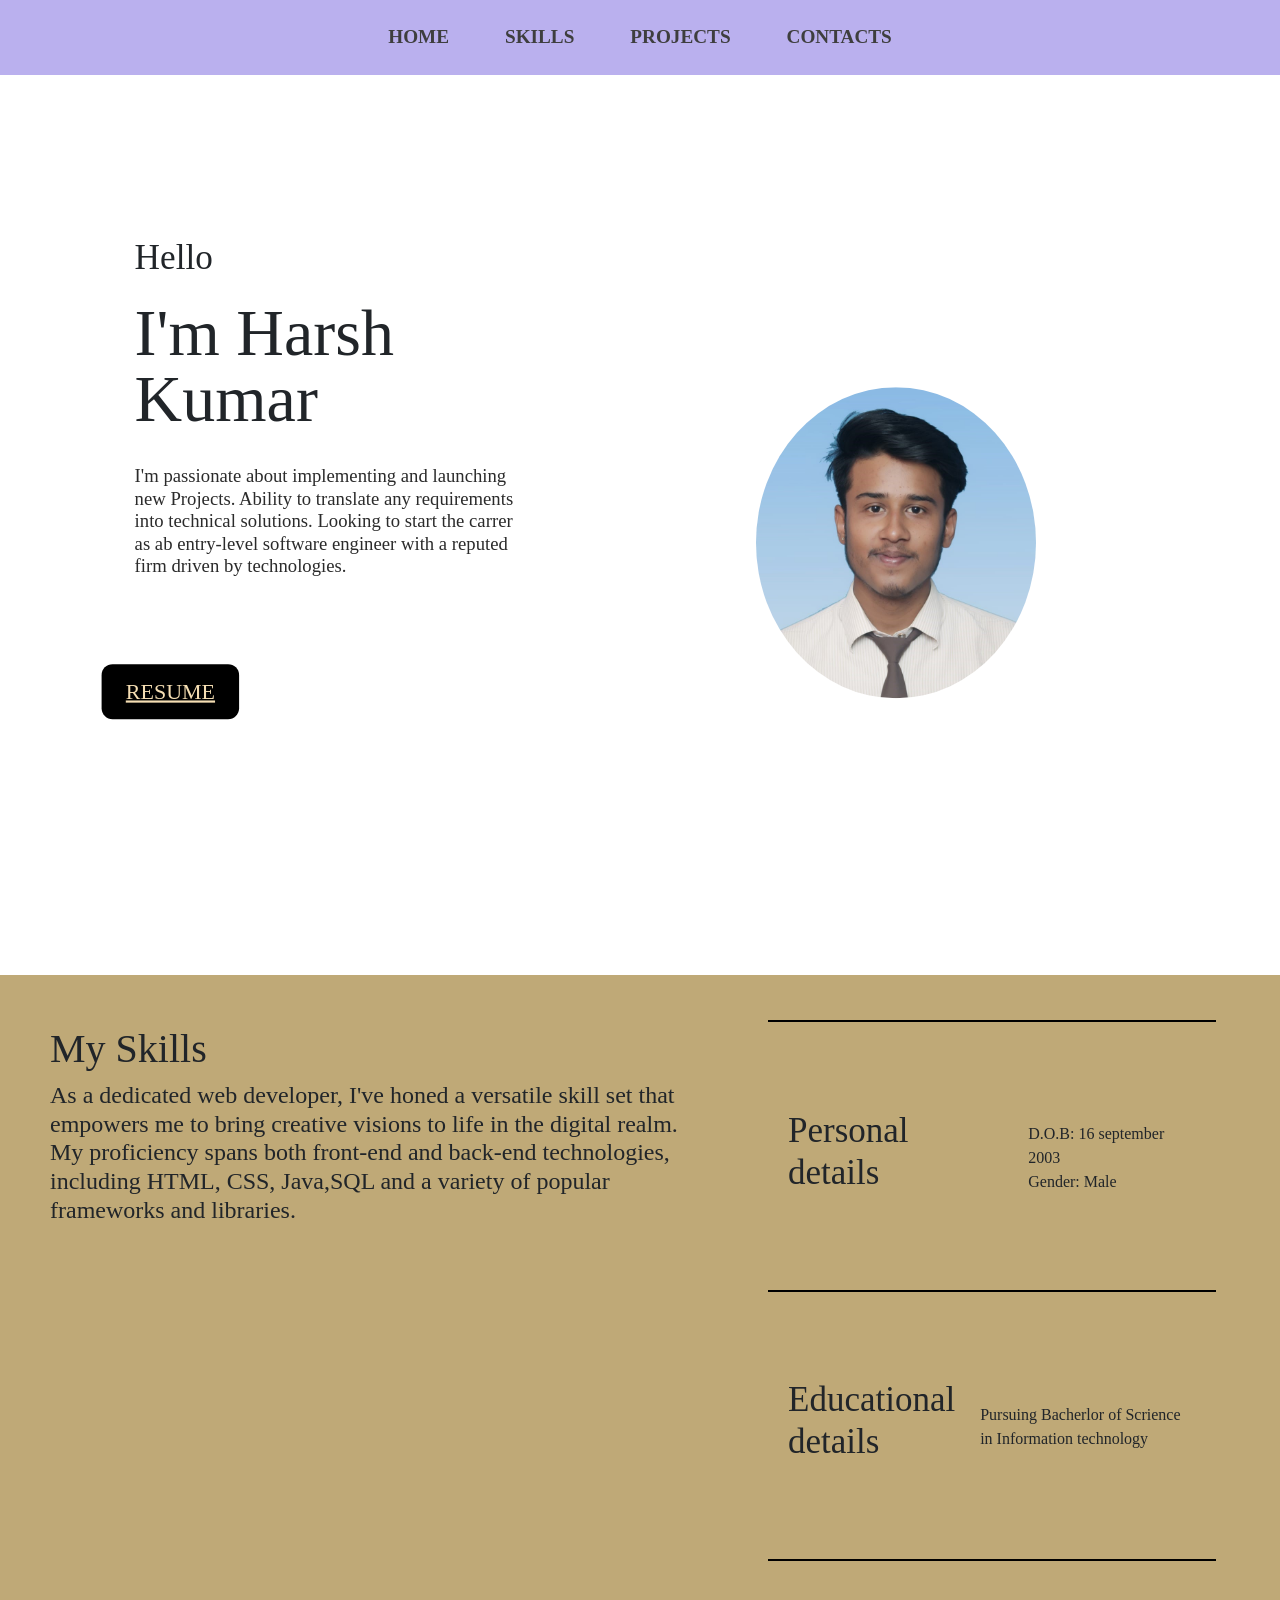
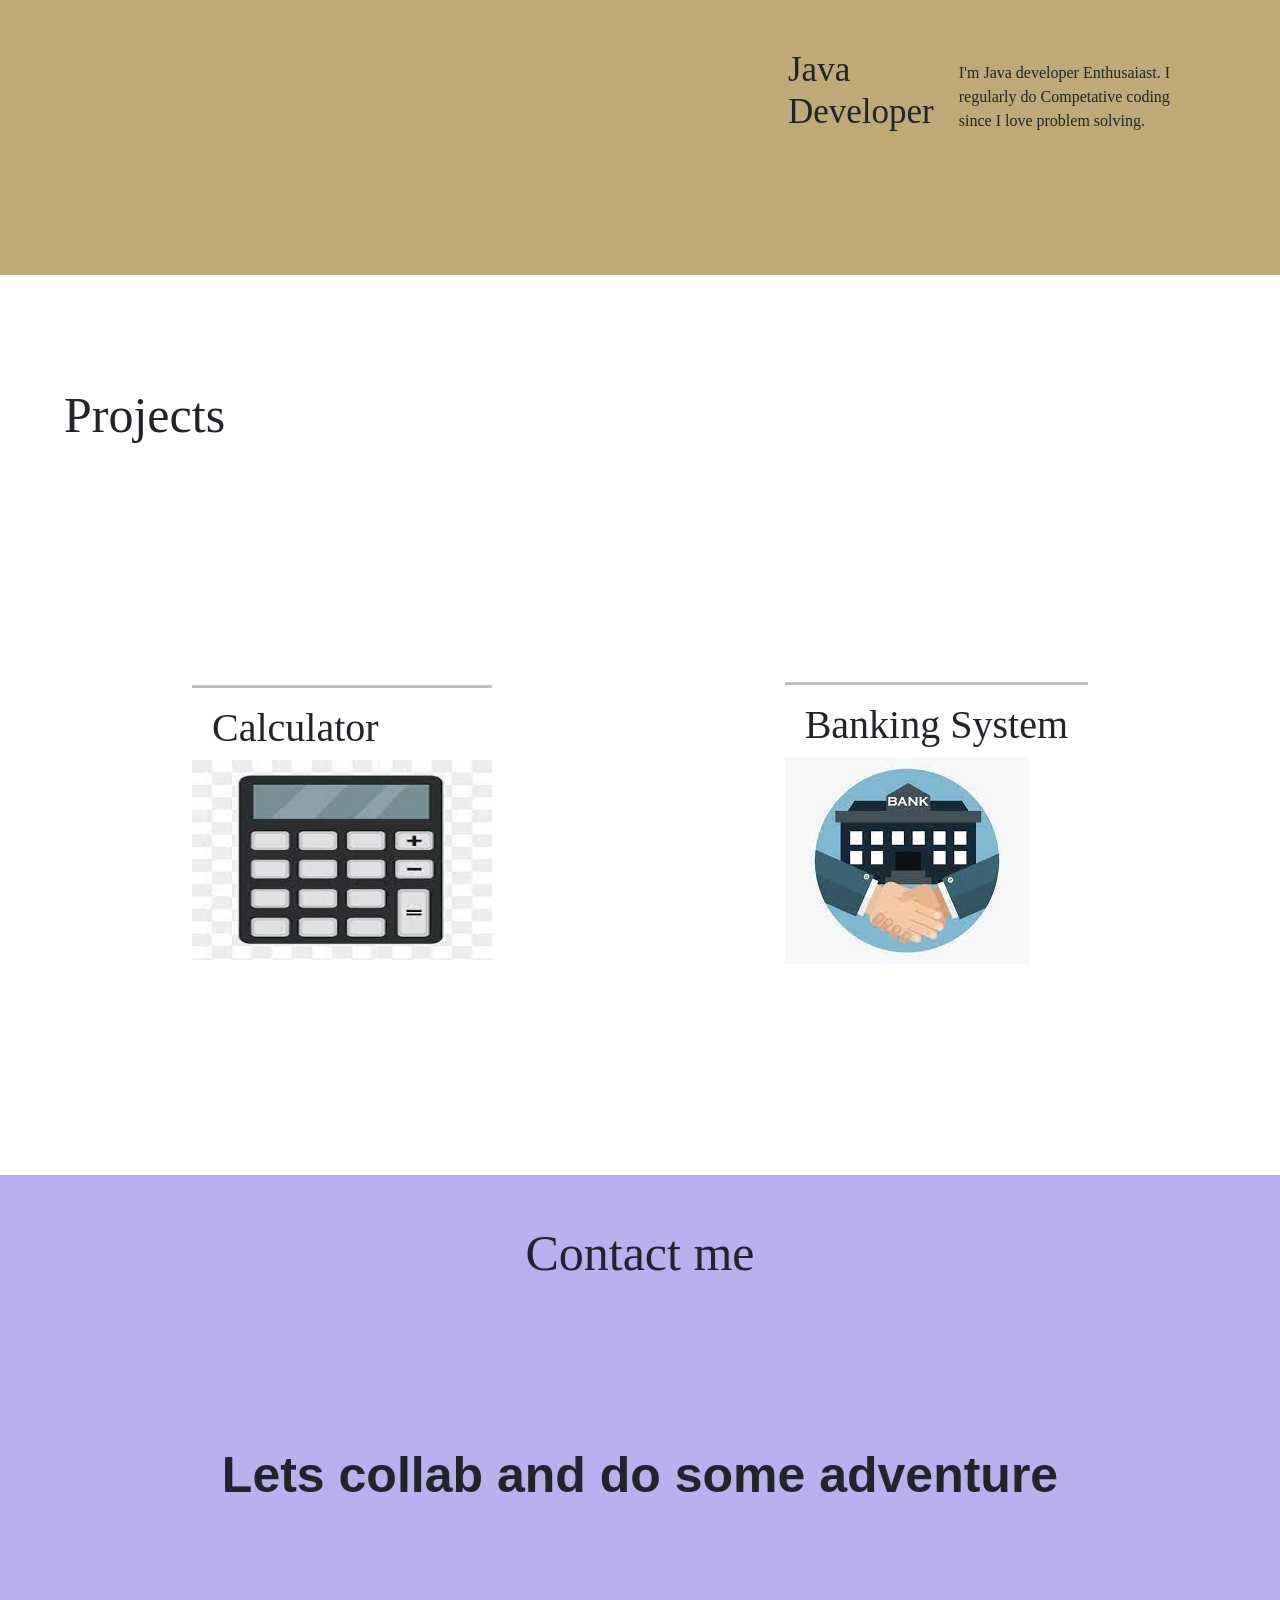
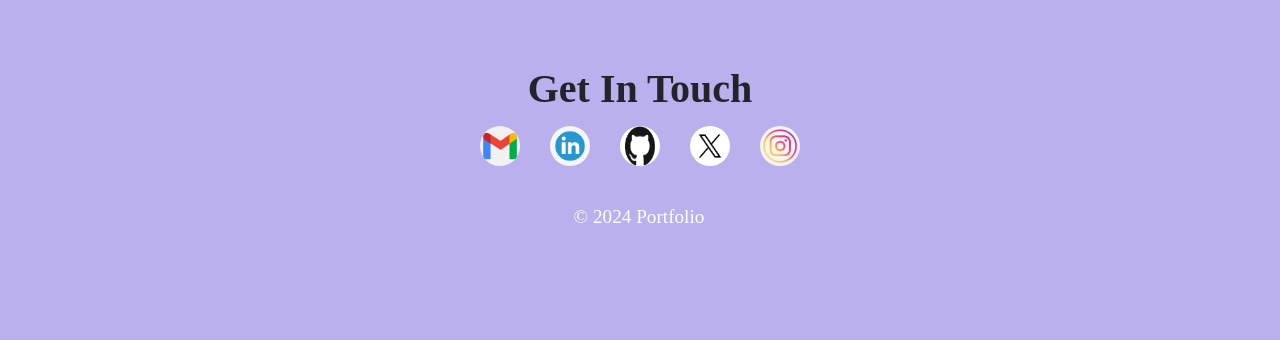
==== index.html @ 12fdee80 "Add files via upload Project during Intership with Bharat Intern" ====
<!DOCTYPE html>
<html lang="en">
<head>
    <meta charset="UTF-8" />
    <meta http-equiv="X-UA-Compatible" content="IE=edge" />
    <meta name="viewpoint" content="width=device-width,intial-scale=1.0"/>
    <title>Portfolio</title>
    <link rel="stylesheet" href="index.css"/>
    <link href="https://cdn.jsdelivr.net/npm/bootstrap@5.3.3/dist/css/bootstrap.min.css" rel="stylesheet" integrity="sha384-QWTKZyjpPEjISv5WaRU9OFeRpok6YctnYmDr5pNlyT2bRjXh0JMhjY6hW+ALEwIH" crossorigin="anonymous">

</head>
<body>
    <header class="header_section">
        <div class="container">
            <nav class="navbar navbar-expand-lg custom_nav-container">
                <div class="collapse navbar-collapse"
                id="navbarSupportedContent">
                <ul class="navbar-nav mx-auto">

                    <li class="nav-item active">
                        <a class="nav-link"href="index.html">Home</a>
                    </li>
                    <li class="nav-item">
                        <a class="nav-link"href="#skills">Skills</a>
                    </li>
                    <li class="nav-item">
                        <a class="nav-link"href="#projects">Projects</a>
                    </li>
                    <div class=" nav-item">
                        <a class="nav-link"href="#contacts">Contacts</a>
                    </div>
                </ul>
                </div>
            </nav>
        </div>
    </header>



<div id="main">
    <div id="page">

        <img src="./Harsh new photo.jpg" style="padding: 180px;
        border-radius: 70%;" alt="Harsh Kumar" />

        <div id="text">
            <h2>Hello</h2>
            <h1>I'm Harsh Kumar</h1>
            <h4>
                I'm passionate about implementing and launching new Projects. Ability to translate any requirements into technical solutions. Looking to start the carrer as ab entry-level software engineer with a reputed firm driven by technologies.
            </h4>
            <div id="buttons">
                <button id="b2">
                    <a href="my_resume_link">RESUME</a>
                </button>
            </div>
        </div>
    </div>
</div>

<div id="skills">
    <div id="right">
        <div id="text1">
            <h1>My Skills</h1>
            <h4>
                As a dedicated web developer, I've honed a versatile skill set that empowers me to bring creative visions to life in the digital realm. My proficiency spans both front-end and back-end technologies, including HTML, CSS, Java,SQL and a variety of popular frameworks and libraries.
            </h4>
        </div>
    </div>
    <div id="left">
        <div class="box">
            <h1>Personal details</h1>
            <p>
            D.O.B: 16 september 2003
            <br/>
            Gender: Male
            </p>
        </div>
        <div class="box">
            <h1>Educational details</details></h1>
            <p>
                Pursuing Bacherlor of Scrience in Information technology
            </p>
        </div>
        <div class="box">
            <h1>Java Developer</h1>
            <p>I'm Java developer Enthusaiast.
                    I regularly do Competative coding since I love problem solving.
            </p>
        </div>
    </div>
</div>


<div id="projects">
    <div id="text4">
        <h1>Projects</h1>
    </div>
    <div id="project">
        <div class="project p1">
            <hr color="black" size="5" width="100%"  />
            <div id="text3">
                <h1>Calculator</h1>
            </div>
            <div id="image">
                <a href="my_destination_link_here">
                    <img src="./calcu.jpeg"alt="description of the project"/>
                </a>
            </div>
        </div>
        <div id="project p2">
            <hr  color="black" size="5" width="100%"  />
            <div id="text3">
                <h1>Banking System</h1>
            </div>
            <div id="image">
                <a href="my_destination_link_here">
                    <img src="./bank.jpeg" alt="Designed,Developed a simple banking system using Java, implementing all features of a bank with the dynamic menu."/>
                </a>
            </div>
        </div>
    </div>
    <!--can add more projects-->
</div>


<section class="end">
    <div id="contacts" class="Contact-me">
        <br /><br />
        <h2>Contact me</h2>
        <br />

        <h2 class="collab">Lets collab and do some adventure</h2>
        <br />

        <p>Get In Touch</p>
        <br />

        <a class="btn"href="jaiswalharshjaiswal@hmail.com">
            <img src="./gmail.png" width="40px" height="40px"/>
        </a>

        <a class="btn"href="https://www.linkedin.com/in/harsh-kumar-010690228 ">
            <img src="./linked.png" width="40px" height="40px"/>
        </a>
        
        <a class="btn"href="https://github.com/Harshkumarjaiswal">
            <img src="./github.png" width="40px" height="40px"/>
        </a>
        
        <a class="btn"href="https://x.com/i_harshjaiswal?t=ut350T50v8kflBhwRPLqJg&s=08">
            <img src="./x.png" width="40px" height="40px"/>
        </a>
        
        <a class="btn"href="https://www.instagram.com/__being_harsh?igsh=MW94cDVtazdka2didA==">
            <img src="./insta.jpeg" width="40px" height="40px"/>
        </a>
        </div>

    <div class="bottom-container">
        <div style="width: 85%;margin-right: auto;margin-right: auto;"
        <br>
        <p class="copyright">© 2024 Portfolio</p>
    </div>
</section>
</body>
</html>
---- index.css ----
*{
    margin: 0%;
    padding: 0%;
    box-sizing: border-box;
    font-family: montserrat;

    }
    html,body{
    height: 100%;
    width: 100%;
    }
    #main{
    position: relative;
    overflow: hidden;
    }
    #page{
    position: relative;
    height: 100vh;
    width: 100vw;
    background-color: #fff;
    }
    #page>img{
        position: absolute;
        right: 5%;
        top: 52%;
        transform: translateY(-50%);
        width: 50%;
    }
    #page>#nav{
        display: flex;
        align-items: center;
        justify-content: space-between;
        padding: 0px 30px;
        position: absolute;
        z-index: 9;
        height: 10%;
        width: 100%;
    }
    #center-nav{
        display: flex;
        gap: 20px;
        text-align: center;

    }
    #center-nav>a{
        text-decoration: none;
        color: #000;
        font-weight: 500;
        font-size: 18px;
        text-align: center;
    }
    #nav>input{
        padding: 10px 5px;
        border-radius: 10px;
        border: 1px solid#dadada;
        text-transform: uppercase;
    }
    #text{
        padding: 30px 50px;
        position: relative;
        top: 18%;
        left: 8%;
        height: 75%;
        width: 35%;
        scale: 1.1;
    }
#text>h1{
    font-size: 60px;
    line-height: 1;
    margin-top: 20px;
}
#text>h4{
    margin-top: 30px;
    color: #2b2b2b;
    font-size: 17px;
    font-weight: 500;
}
#buttons{
    position: absolute;
    left: 0%;
    bottom: 18%;
    height: 20%;
    width: 100%;

}
#buttons>button{
    padding: 10px 22px;
    border-radius: 10px;
    border: none;
    font-weight: 500;
}
#buttons>button>a{
    font-size: 20px;
    color: wheat;
}
#buttons>#b2{
    margin-left: 20px;

    background-color: black;

}
#skills{
    position: relative;
    height: 100vh;
    width: 100vw;
    background-color: #bfa977;

}   
#skills>#left{
    position: absolute;
    right: 5%;
    height: 90%;
    top: 50%;
    transform: translateY(-50%);
    width: 35%;
}
#left>.box{
    display: flex;
    align-items: center;
    justify-content: space-between;
    padding: 0px 20px;
    height: 33.3%;
    width: 100%;
    border-top: 2px solid #000;
}
#left>.box>h4{
    font-size: 30px;

}
#left>.box>h1{
    font-size: 35px;
}
#left>.box>p{
    margin-top: 20px;
    margin-left: 25px;
}

#text1{
    margin: 50px 50px;
    height: 30%;
    width: 50%;
    position: absolute;
    z-index: 9;
}
#text1>h1>{
    font-size: 60px;
    margin-top: 20px;
}
#text1>h4>{
    font-size: 30px;
    color: black;
    font-weight: 500;
    width: 70%;
    margin-top: 50px;
}
#text>h4>{
    color: #8873EF;
    transform: rotate(-20deg);
    position: absolute;
    left: -2%;
}
#skills>img{
    position: absolute;
    bottom: 5%;
    left: 5%;
    width: 10%;
}
#projects{
    position: relative;
    height: 100vh;
    width: 100vw;
    background-color: #fff;

}
#project{
    display: flex;
    align-items: center;
    justify-content: space-between;
    height: 50%;
    width: 70%;
    position: absolute;
    left: 50%;
    transform: translateX(-50%);
    bottom: 15%;
}
.projects{
    border-left:2px solid #000;
    height: 100%;
    width: 31%;
}
#text3{
    display: flex;
    align-items: center;
    justify-content: space-between;
    padding: 0px 20px;
    height: 30%;
    width: 100%;

}
#image{
    height: 70%;
    width: 100%;
}
#image>img{
    height: 100%;
    width: 100%;
    object-fit: cover;
}
.p1 img{
    height: 200px;
    width: 300px;
}

.p2{
    position: relative;
    top: -50%;
}


#text4{
    position: absolute;
    top: 10%;
    left: 5%;
    height: 20%;
    width: 30%;
}
#text4>h1{
    margin-top: 20px;
    font-size: 50px;
}
.end{
    background-color: #bab0ee;
    text-align: center;
    padding-bottom: 50px;

}
.Contact-me p{
    font-size: 40px;
}
.Contact-me h2{
    font-size: 50px;
}
.Contact-me p{
    font-size: 40px;
}
.Contact-me{
    width: 100%;
    height: 570px;
    font-weight: bold;
    position: relative;
}
.collab{
    font-size: 3.1rem;
    font-family: 'Montserrat',sans-serif;
    display: block;
    font-weight: bolder;
    margin: 100px auto;
    padding:30px 0;
}
.copyright{
    color: white;
    font-size: 1.2rem;
    margin: 50px;
    padding: 8px 0 8px 190px;
}
.btn{
    padding: 7px 7px;
}
.btn>img{
    border-radius: 50%;
    position: relative;
    bottom: 40px;
}
.nav-item>a{
    color: #3e3e3e !important;
    font-size: 1.2rem;
    font-weight: 600;
    margin: 7px 20px;
    text-transform: uppercase;
}
.header_section{
    background-color: #bab0ee;
}
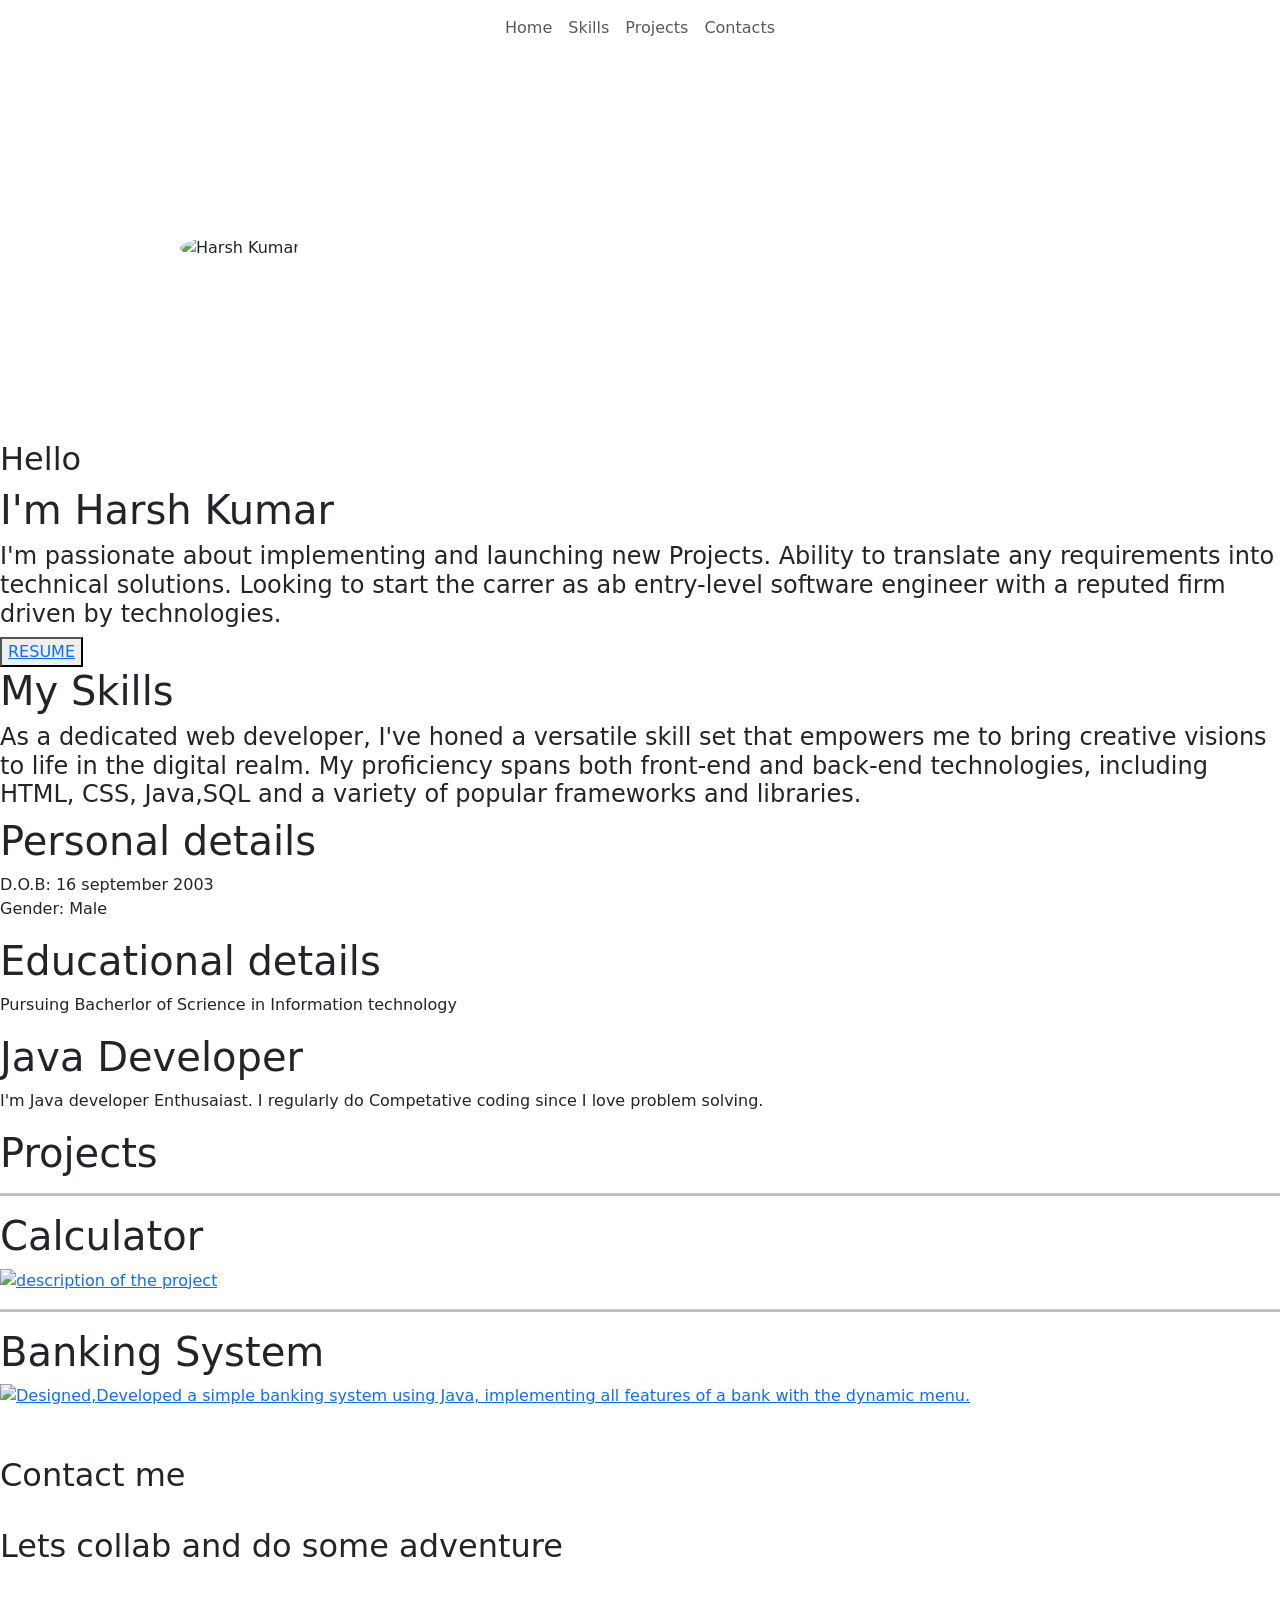
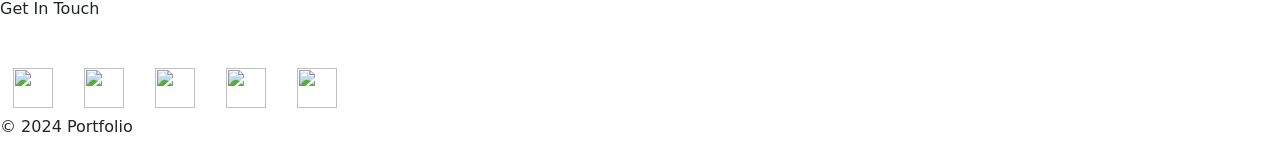
==== commit fb8cda6b: "Update index.html" ====
--- a/index.html
+++ b/index.html
@@ -40,7 +40,7 @@
 <div id="main">
     <div id="page">
 
-        <img src="./Harsh new photo.jpg" style="padding: 180px;
+        <img src=".Portfolio/Harsh new photo.jpg" style="padding: 180px;
         border-radius: 70%;" alt="Harsh Kumar" />
 
         <div id="text">
@@ -104,7 +104,7 @@
             </div>
             <div id="image">
                 <a href="my_destination_link_here">
-                    <img src="./calcu.jpeg"alt="description of the project"/>
+                    <img src=".Portfolio/calcu.jpeg"alt="description of the project"/>
                 </a>
             </div>
         </div>
@@ -115,7 +115,7 @@
             </div>
             <div id="image">
                 <a href="my_destination_link_here">
-                    <img src="./bank.jpeg" alt="Designed,Developed a simple banking system using Java, implementing all features of a bank with the dynamic menu."/>
+                    <img src=".Portfolio/bank.jpeg" alt="Designed,Developed a simple banking system using Java, implementing all features of a bank with the dynamic menu."/>
                 </a>
             </div>
         </div>
@@ -137,23 +137,23 @@
         <br />
 
         <a class="btn"href="jaiswalharshjaiswal@hmail.com">
-            <img src="./gmail.png" width="40px" height="40px"/>
+            <img src=".Portfolio/gmail.png" width="40px" height="40px"/>
         </a>
 
         <a class="btn"href="https://www.linkedin.com/in/harsh-kumar-010690228 ">
-            <img src="./linked.png" width="40px" height="40px"/>
+            <img src=".Portfolio/linked.png" width="40px" height="40px"/>
         </a>
         
         <a class="btn"href="https://github.com/Harshkumarjaiswal">
-            <img src="./github.png" width="40px" height="40px"/>
+            <img src=".Portfolio/github.png" width="40px" height="40px"/>
         </a>
         
         <a class="btn"href="https://x.com/i_harshjaiswal?t=ut350T50v8kflBhwRPLqJg&s=08">
-            <img src="./x.png" width="40px" height="40px"/>
+            <img src=".Portfolio/x.png" width="40px" height="40px"/>
         </a>
         
         <a class="btn"href="https://www.instagram.com/__being_harsh?igsh=MW94cDVtazdka2didA==">
-            <img src="./insta.jpeg" width="40px" height="40px"/>
+            <img src=".Portfolio/insta.jpeg" width="40px" height="40px"/>
         </a>
         </div>
 
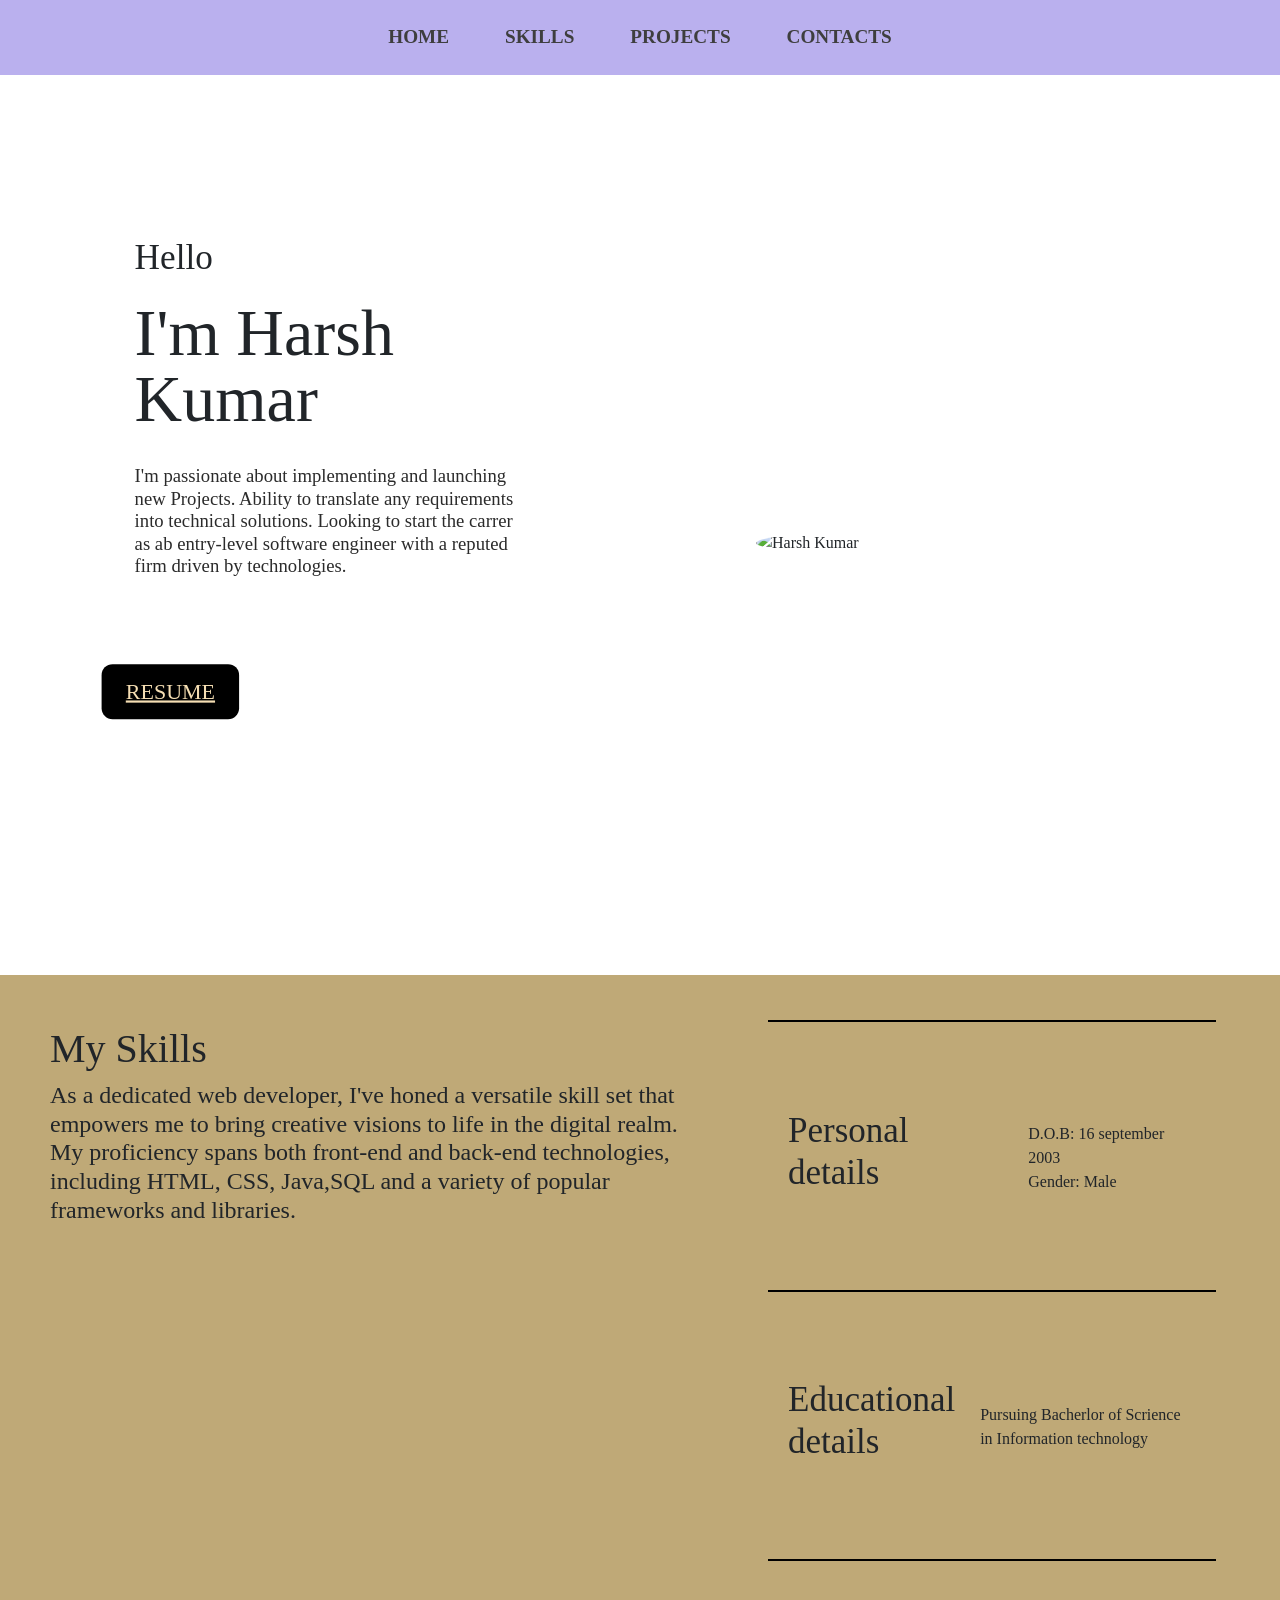
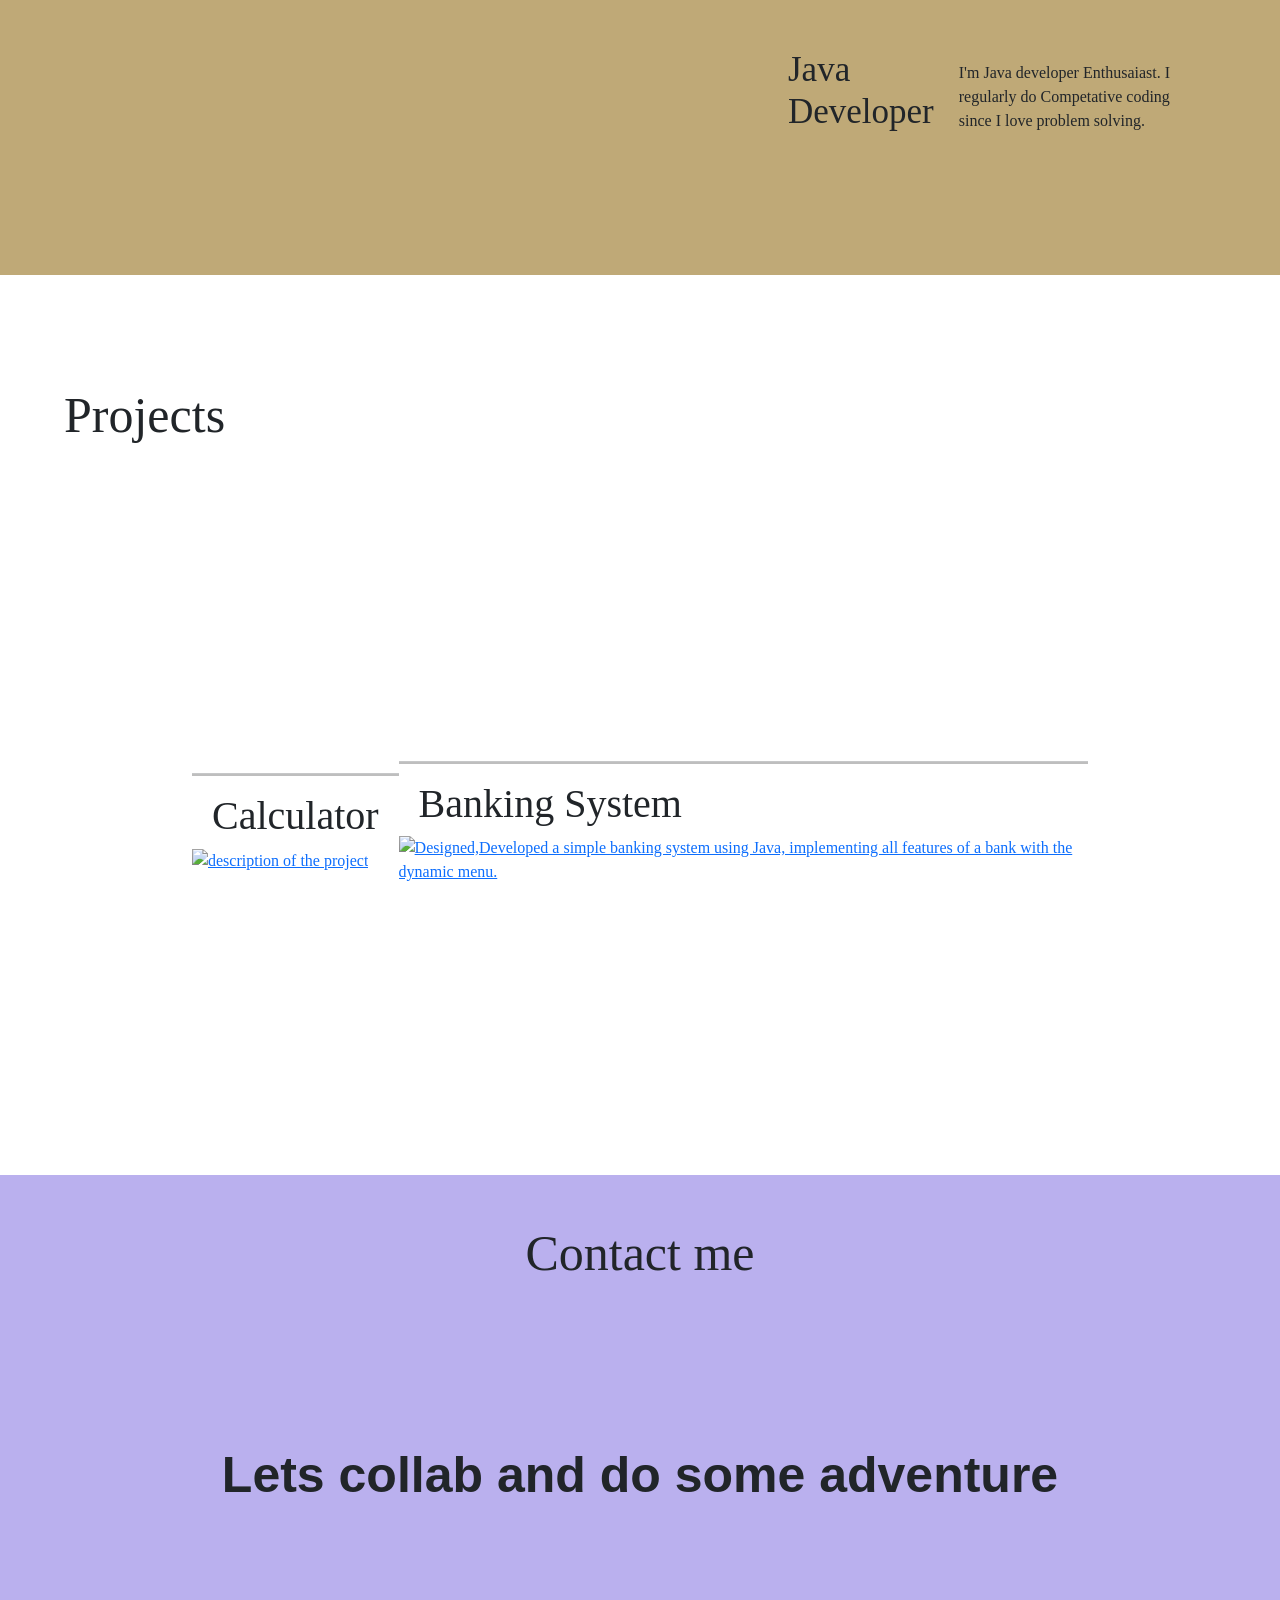
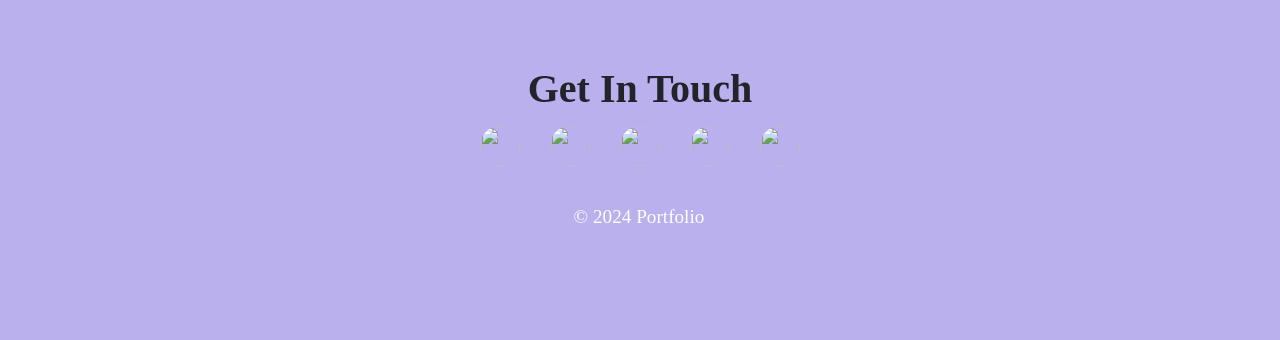
==== commit 4f0393a3: "Update index.html" ====
--- a/index.html
+++ b/index.html
@@ -5,7 +5,7 @@
     <meta http-equiv="X-UA-Compatible" content="IE=edge" />
     <meta name="viewpoint" content="width=device-width,intial-scale=1.0"/>
     <title>Portfolio</title>
-    <link rel="stylesheet" href="index.css"/>
+    <link rel="stylesheet" href="Portfolio/index.css"/>
     <link href="https://cdn.jsdelivr.net/npm/bootstrap@5.3.3/dist/css/bootstrap.min.css" rel="stylesheet" integrity="sha384-QWTKZyjpPEjISv5WaRU9OFeRpok6YctnYmDr5pNlyT2bRjXh0JMhjY6hW+ALEwIH" crossorigin="anonymous">
 
 </head>
--- a/Portfolio/index.css
+++ b/Portfolio/index.css
@@ -0,0 +1,301 @@
+*{
+    margin: 0%;
+    padding: 0%;
+    box-sizing: border-box;
+    font-family: montserrat;
+
+    }
+    html,body{
+    height: 100%;
+    width: 100%;
+    }
+    #main{
+    position: relative;
+    overflow: hidden;
+    
+    }
+    #page{
+    position: relative;
+    height: 100vh;
+    width: 100vw;
+    background-color: #fff;
+
+    }
+    #page>img{
+        position: absolute;
+        right: 5%;
+        top: 52%;
+        transform: translateY(-50%);
+        width: 50%;
+    
+    }
+    #page>#nav{
+        display: flex;
+        align-items: center;
+        justify-content: space-between;
+        padding: 0px 30px;
+        position: absolute;
+        z-index: 9;
+        height: 10%;
+        width: 100%;
+        
+    }
+    #center-nav{
+        display: flex;
+        gap: 20px;
+        text-align: center;
+
+    }
+    #center-nav>a{
+        text-decoration: none;
+        color: #000;
+        font-weight: 500;
+        font-size: 18px;
+        text-align: center;
+    }
+    #nav>input{
+        padding: 10px 5px;
+        border-radius: 10px;
+        border: 1px solid#dadada;
+        text-transform: uppercase;
+    }
+    #text{
+        padding: 30px 50px;
+        position: relative;
+        top: 18%;
+        left: 8%;
+        height: 75%;
+        width: 35%;
+        scale: 1.1;
+    }
+#text>h1{
+    font-size: 60px;
+    line-height: 1;
+    margin-top: 20px;
+}
+#text>h4{
+    margin-top: 30px;
+    color: #2b2b2b;
+    font-size: 17px;
+    font-weight: 500;
+}
+#buttons{
+    position: absolute;
+    left: 0%;
+    bottom: 18%;
+    height: 20%;
+    width: 100%;
+
+}
+#buttons>button{
+    padding: 10px 22px;
+    border-radius: 10px;
+    border: none;
+    font-weight: 500;
+}
+#buttons>button>a{
+    font-size: 20px;
+    color: wheat;
+}
+#buttons>#b2{
+    margin-left: 20px;
+
+    background-color: black;
+
+}
+#skills{
+    position: relative;
+    height: 100vh;
+    width: 100vw;
+    background-color: #bfa977;
+    
+}   
+
+#skills>#left{
+    position: absolute;
+    right: 5%;
+    height: 90%;
+    top: 50%;
+    transform: translateY(-50%);
+    width: 35%;
+}
+#left>.box{
+    display: flex;
+    align-items: center;
+    justify-content: space-between;
+    padding: 0px 20px;
+    height: 33.3%;
+    width: 100%;
+    border-top: 2px solid #000;
+}
+#left>.box>h4{
+    font-size: 30px;
+
+}
+#left>.box>h1{
+    font-size: 35px;
+}
+#left>.box>p{
+    margin-top: 20px;
+    margin-left: 25px;
+}
+
+#text1{
+    margin: 50px 50px;
+    height: 30%;
+    width: 50%;
+    position: absolute;
+    z-index: 9;
+}
+#text1>h1>{
+    font-size: 60px;
+    margin-top: 20px;
+}
+#text1>h4>{
+    font-size: 30px;
+    color: black;
+    font-weight: 500;
+    width: 70%;
+    margin-top: 50px;
+}
+#text>h4>{
+    color: #8873EF;
+    transform: rotate(-20deg);
+    position: absolute;
+    left: -2%;
+}
+#skills>img{
+    position: absolute;
+    bottom: 5%;
+    left: 5%;
+    width: 10%;
+}
+#projects{
+    position: relative;
+    height: 100vh;
+    width: 100vw;
+    background-color: #fff;
+
+}
+#project{
+    display: flex;
+    align-items: center;
+    justify-content: space-between;
+    height: 50%;
+    width: 70%;
+    position: absolute;
+    left: 50%;
+    transform: translateX(-50%);
+    bottom: 15%;
+}
+.projects{
+    border-left:2px solid #000;
+    height: 100%;
+    width: 31%;
+}
+#text3{
+    display: flex;
+    align-items: center;
+    justify-content: space-between;
+    padding: 0px 20px;
+    height: 30%;
+    width: 100%;
+
+}
+#image{
+    height: 70%;
+    width: 100%;
+}
+#image>img{
+    height: 100%;
+    width: 100%;
+    object-fit: cover;
+}
+.p1 img{
+    height: 200px;
+    width: 300px;
+}
+
+.p2{
+    position: relative;
+    top: -50%;
+}
+
+
+#text4{
+    position: absolute;
+    top: 10%;
+    left: 5%;
+    height: 20%;
+    width: 30%;
+}
+#text4>h1{
+    margin-top: 20px;
+    font-size: 50px;
+}
+.end{
+    background-color: #bab0ee;
+    text-align: center;
+    padding-bottom: 50px;
+    scroll-snap-align: start;
+
+
+}
+.Contact-me p{
+    font-size: 40px;
+}
+.Contact-me h2{
+    font-size: 50px;
+}
+.Contact-me p{
+    font-size: 40px;
+}
+.Contact-me{
+    width: 100%;
+    height: 570px;
+    font-weight: bold;
+    position: relative;
+}
+.collab{
+    font-size: 3.1rem;
+    font-family: 'Montserrat',sans-serif;
+    display: block;
+    font-weight: bolder;
+    margin: 100px auto;
+    padding:30px 0;
+}
+.copyright{
+    color: white;
+    font-size: 1.2rem;
+    margin: 50px;
+    padding: 8px 0 8px 190px;
+}
+.btn{
+    padding: 7px 7px;
+}
+.btn>img{
+    border-radius: 50%;
+    position: relative;
+    bottom: 40px;
+}
+.nav-item>a{
+    color: #3e3e3e !important;
+    font-size: 1.2rem;
+    font-weight: 600;
+    margin: 7px 20px;
+    text-transform: uppercase;
+}
+.header_section{
+    background-color: #bab0ee;
+}
+
+
+
+
+
+
+
+
+
+
+
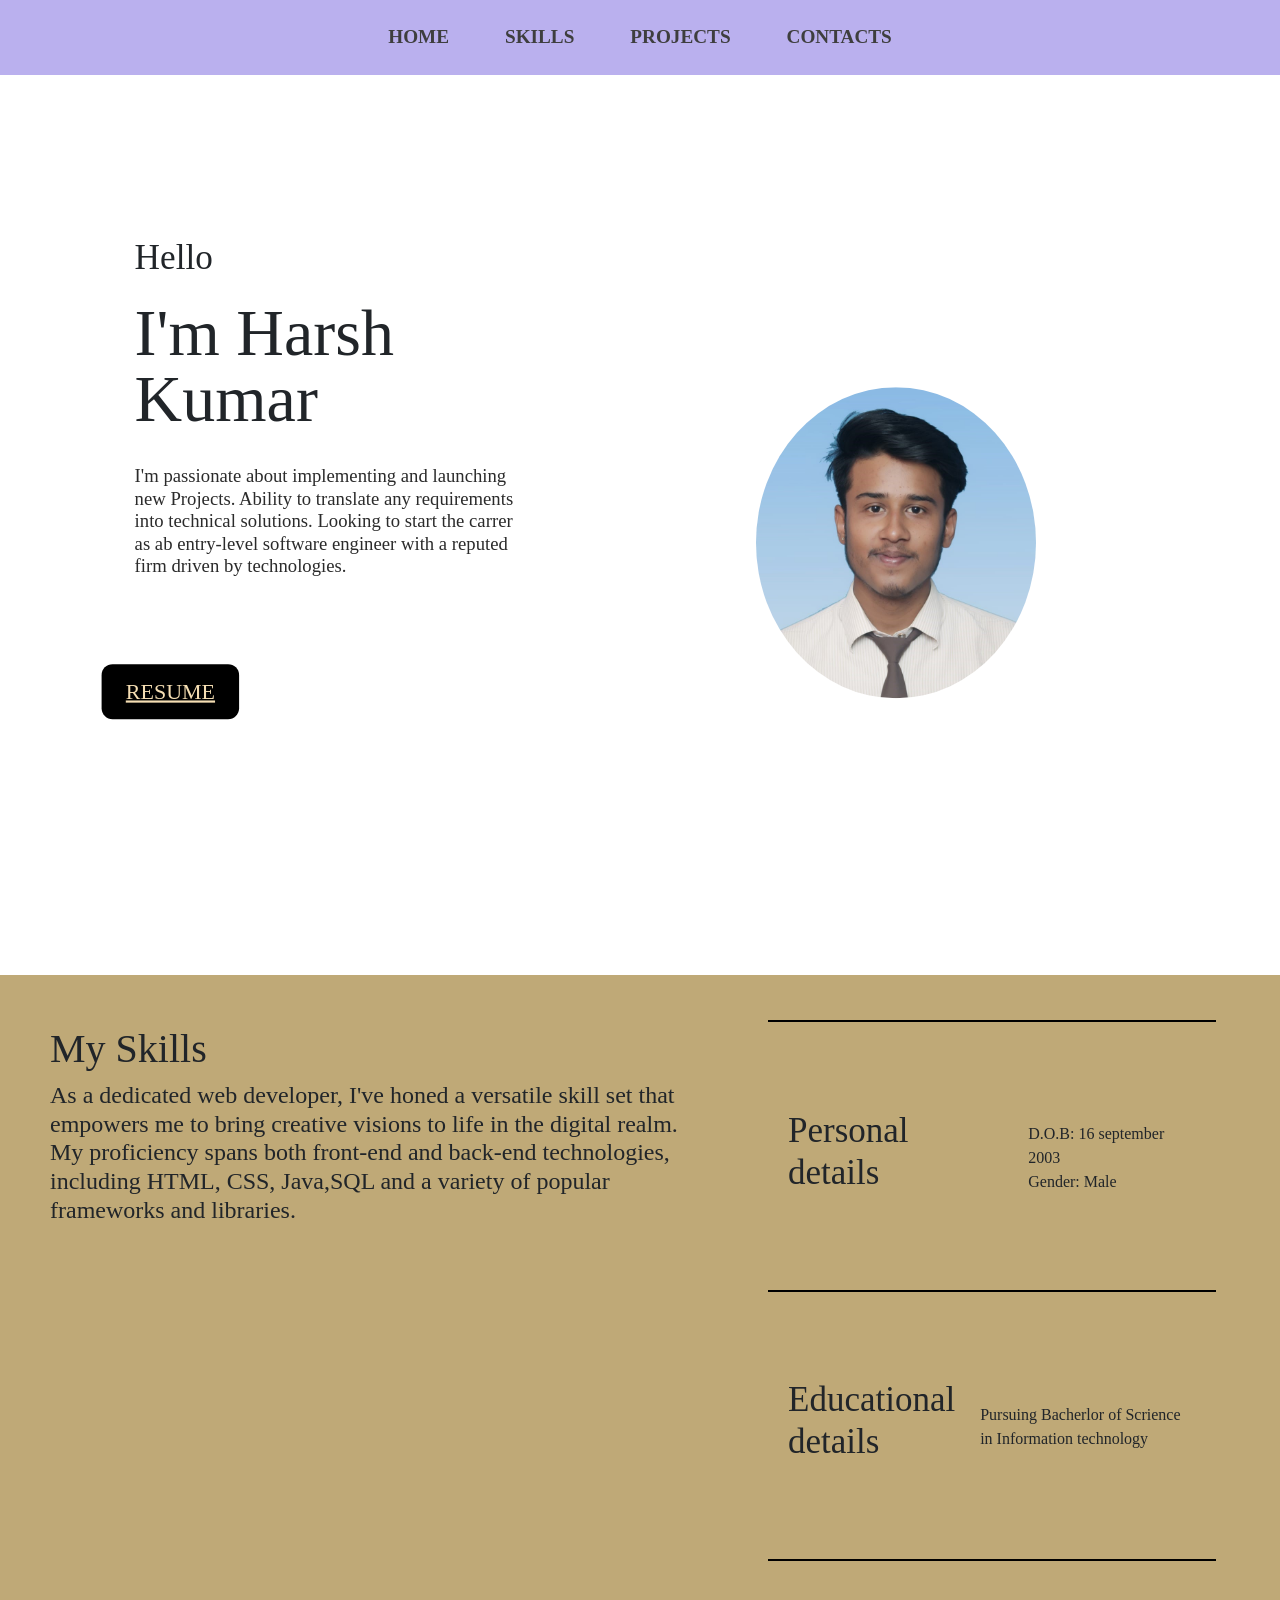
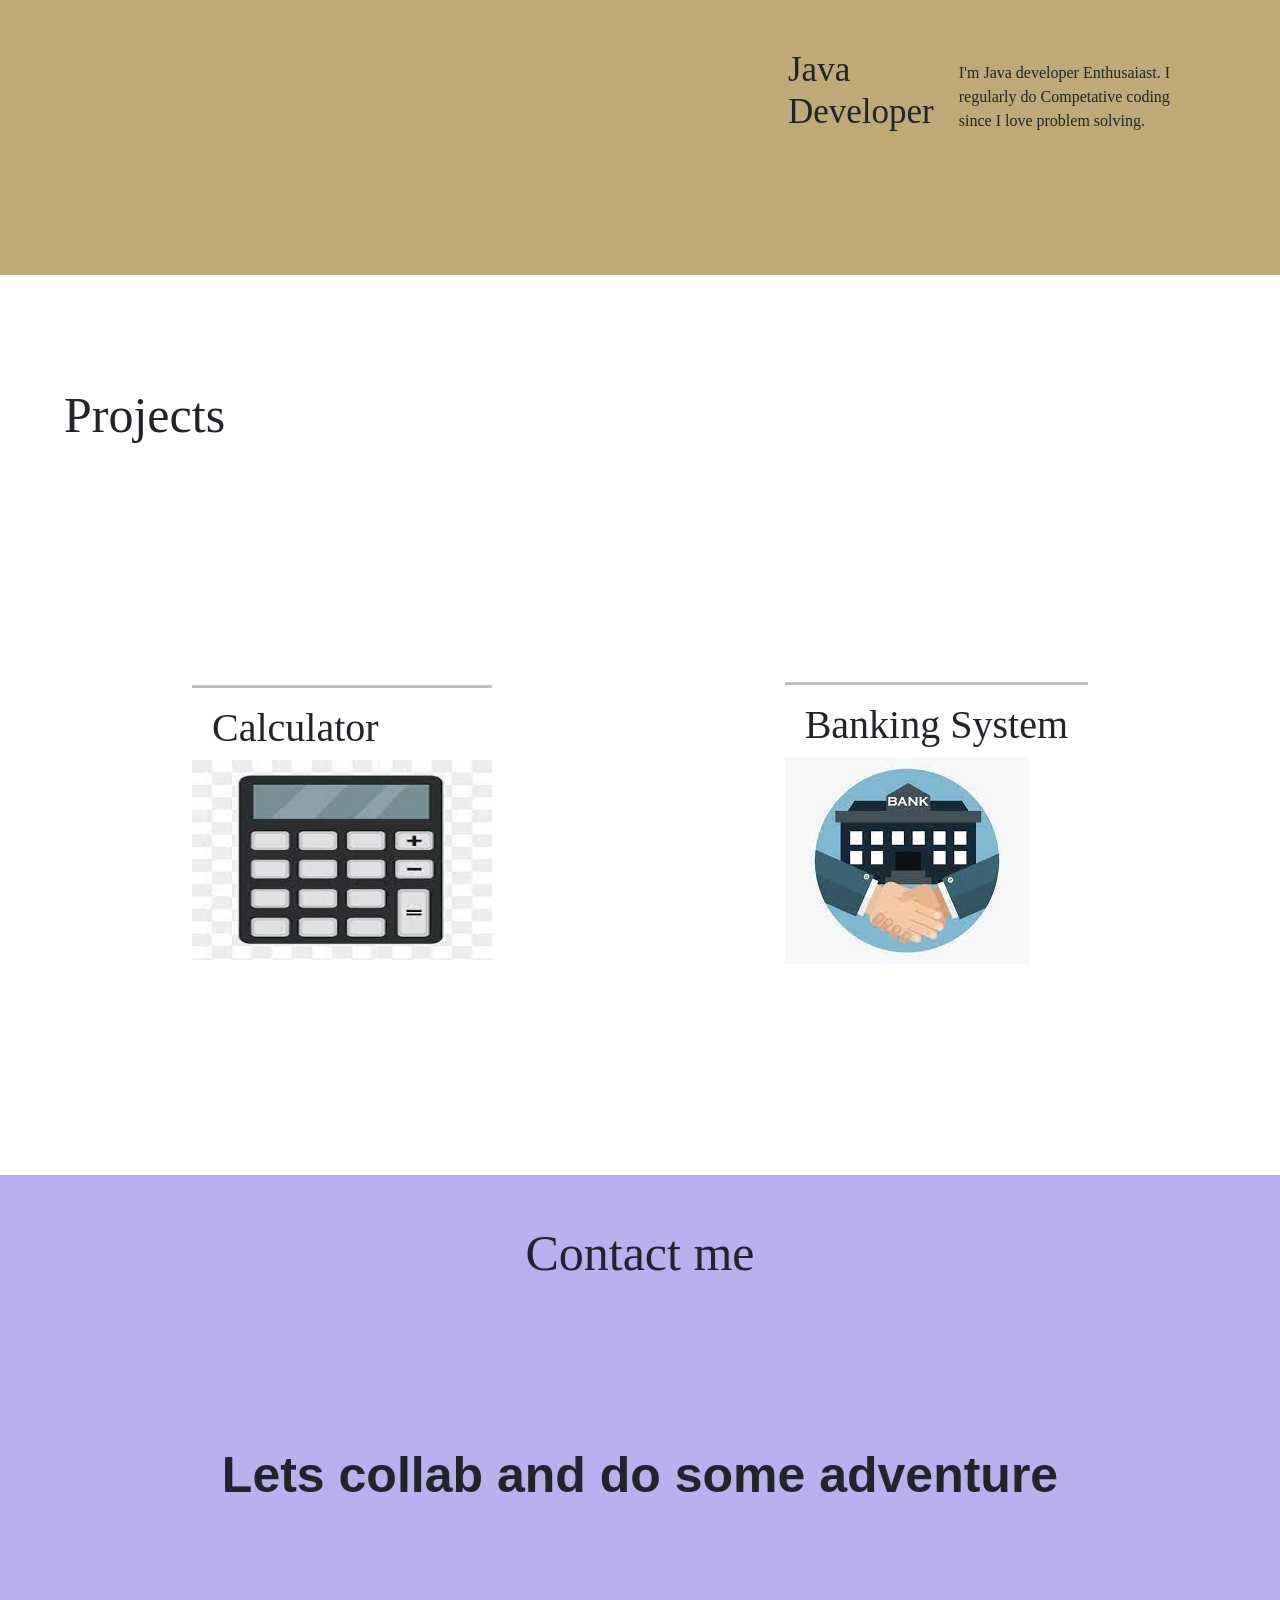
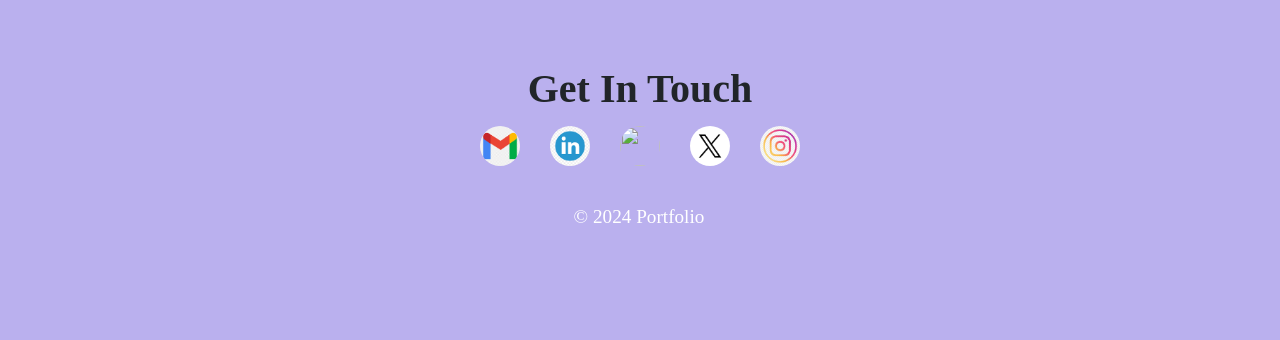
==== commit 58356433: "Update index.html" ====
--- a/index.html
+++ b/index.html
@@ -40,7 +40,7 @@
 <div id="main">
     <div id="page">
 
-        <img src=".Portfolio/Harsh new photo.jpg" style="padding: 180px;
+        <img src="Portfolio/Harsh new photo.jpg" style="padding: 180px;
         border-radius: 70%;" alt="Harsh Kumar" />
 
         <div id="text">
@@ -104,7 +104,7 @@
             </div>
             <div id="image">
                 <a href="my_destination_link_here">
-                    <img src=".Portfolio/calcu.jpeg"alt="description of the project"/>
+                    <img src="Portfolio/calcu.jpeg"alt="description of the project"/>
                 </a>
             </div>
         </div>
@@ -115,7 +115,7 @@
             </div>
             <div id="image">
                 <a href="my_destination_link_here">
-                    <img src=".Portfolio/bank.jpeg" alt="Designed,Developed a simple banking system using Java, implementing all features of a bank with the dynamic menu."/>
+                    <img src="Portfolio/bank.jpeg" alt="Designed,Developed a simple banking system using Java, implementing all features of a bank with the dynamic menu."/>
                 </a>
             </div>
         </div>
@@ -137,11 +137,11 @@
         <br />
 
         <a class="btn"href="jaiswalharshjaiswal@hmail.com">
-            <img src=".Portfolio/gmail.png" width="40px" height="40px"/>
+            <img src="Portfolio/gmail.png" width="40px" height="40px"/>
         </a>
 
         <a class="btn"href="https://www.linkedin.com/in/harsh-kumar-010690228 ">
-            <img src=".Portfolio/linked.png" width="40px" height="40px"/>
+            <img src="Portfolio/linked.png" width="40px" height="40px"/>
         </a>
         
         <a class="btn"href="https://github.com/Harshkumarjaiswal">
@@ -149,11 +149,11 @@
         </a>
         
         <a class="btn"href="https://x.com/i_harshjaiswal?t=ut350T50v8kflBhwRPLqJg&s=08">
-            <img src=".Portfolio/x.png" width="40px" height="40px"/>
+            <img src="Portfolio/x.png" width="40px" height="40px"/>
         </a>
         
         <a class="btn"href="https://www.instagram.com/__being_harsh?igsh=MW94cDVtazdka2didA==">
-            <img src=".Portfolio/insta.jpeg" width="40px" height="40px"/>
+            <img src="Portfolio/insta.jpeg" width="40px" height="40px"/>
         </a>
         </div>
 
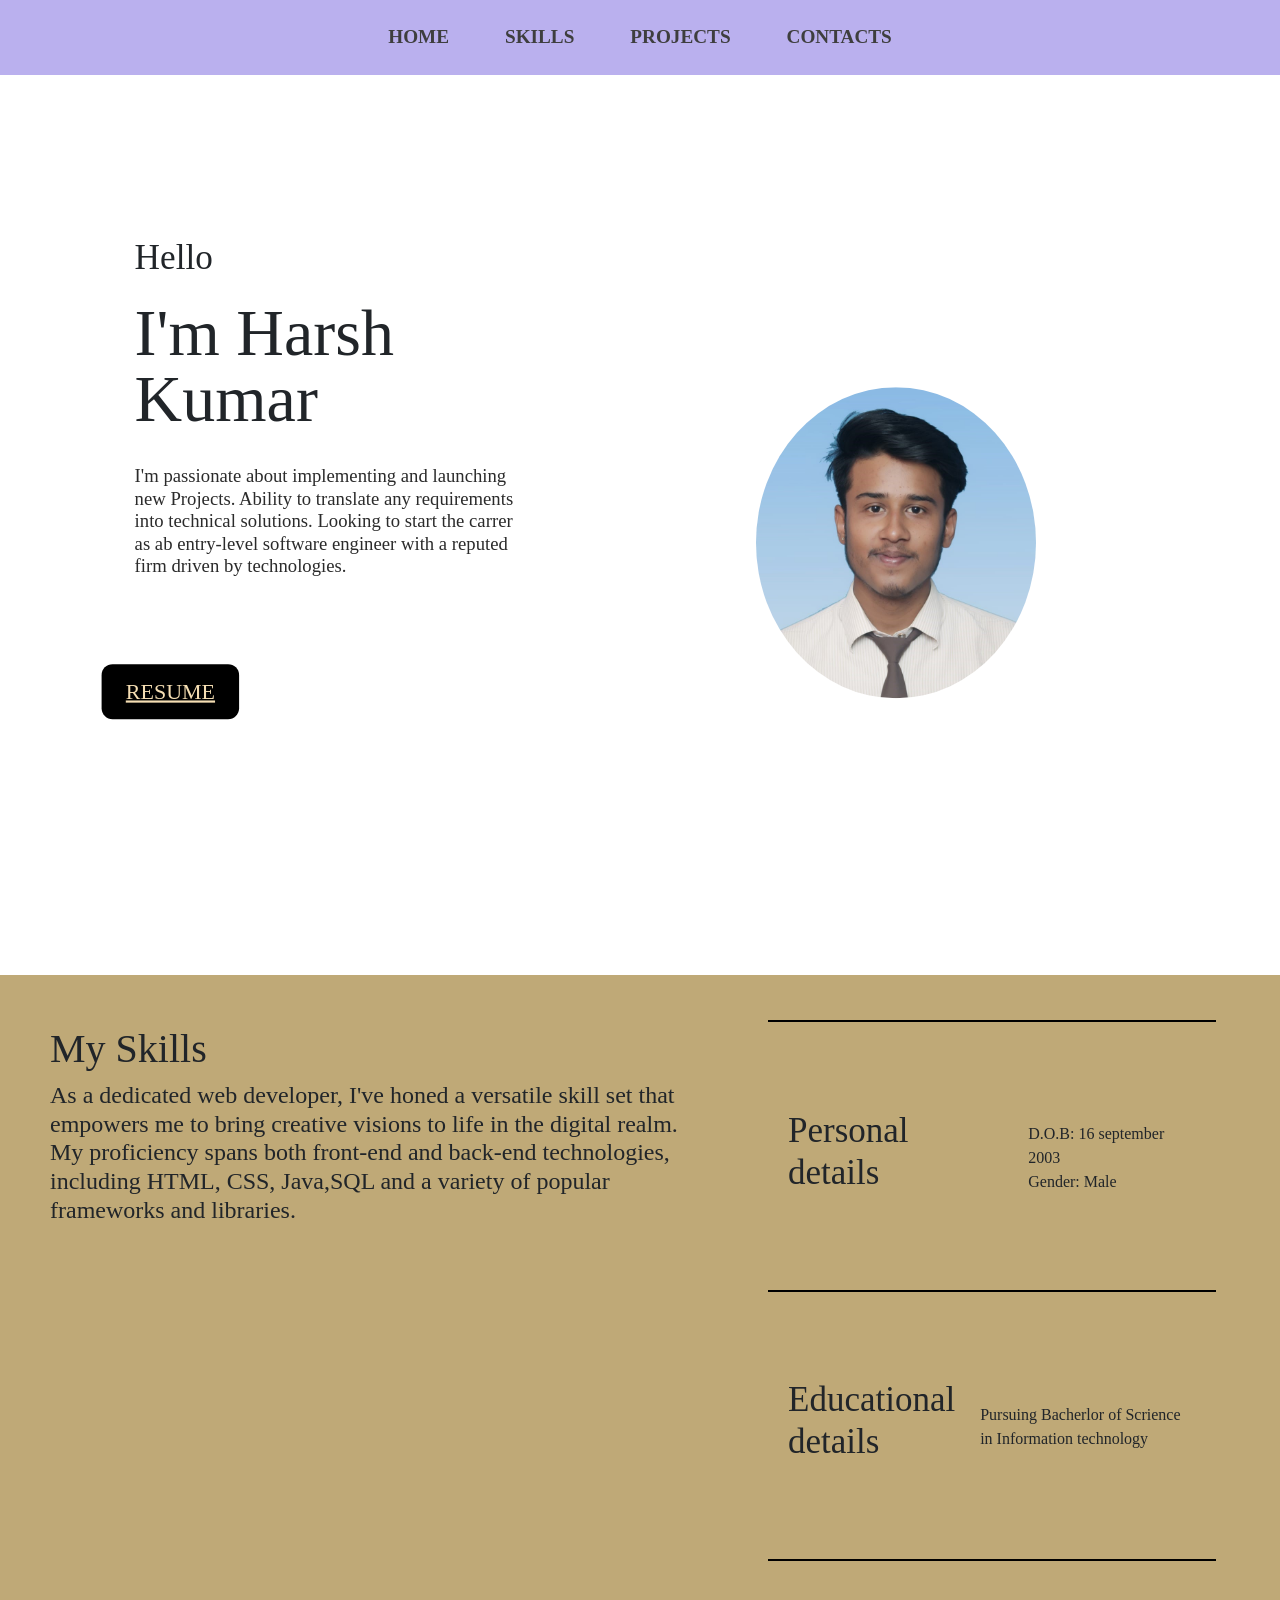
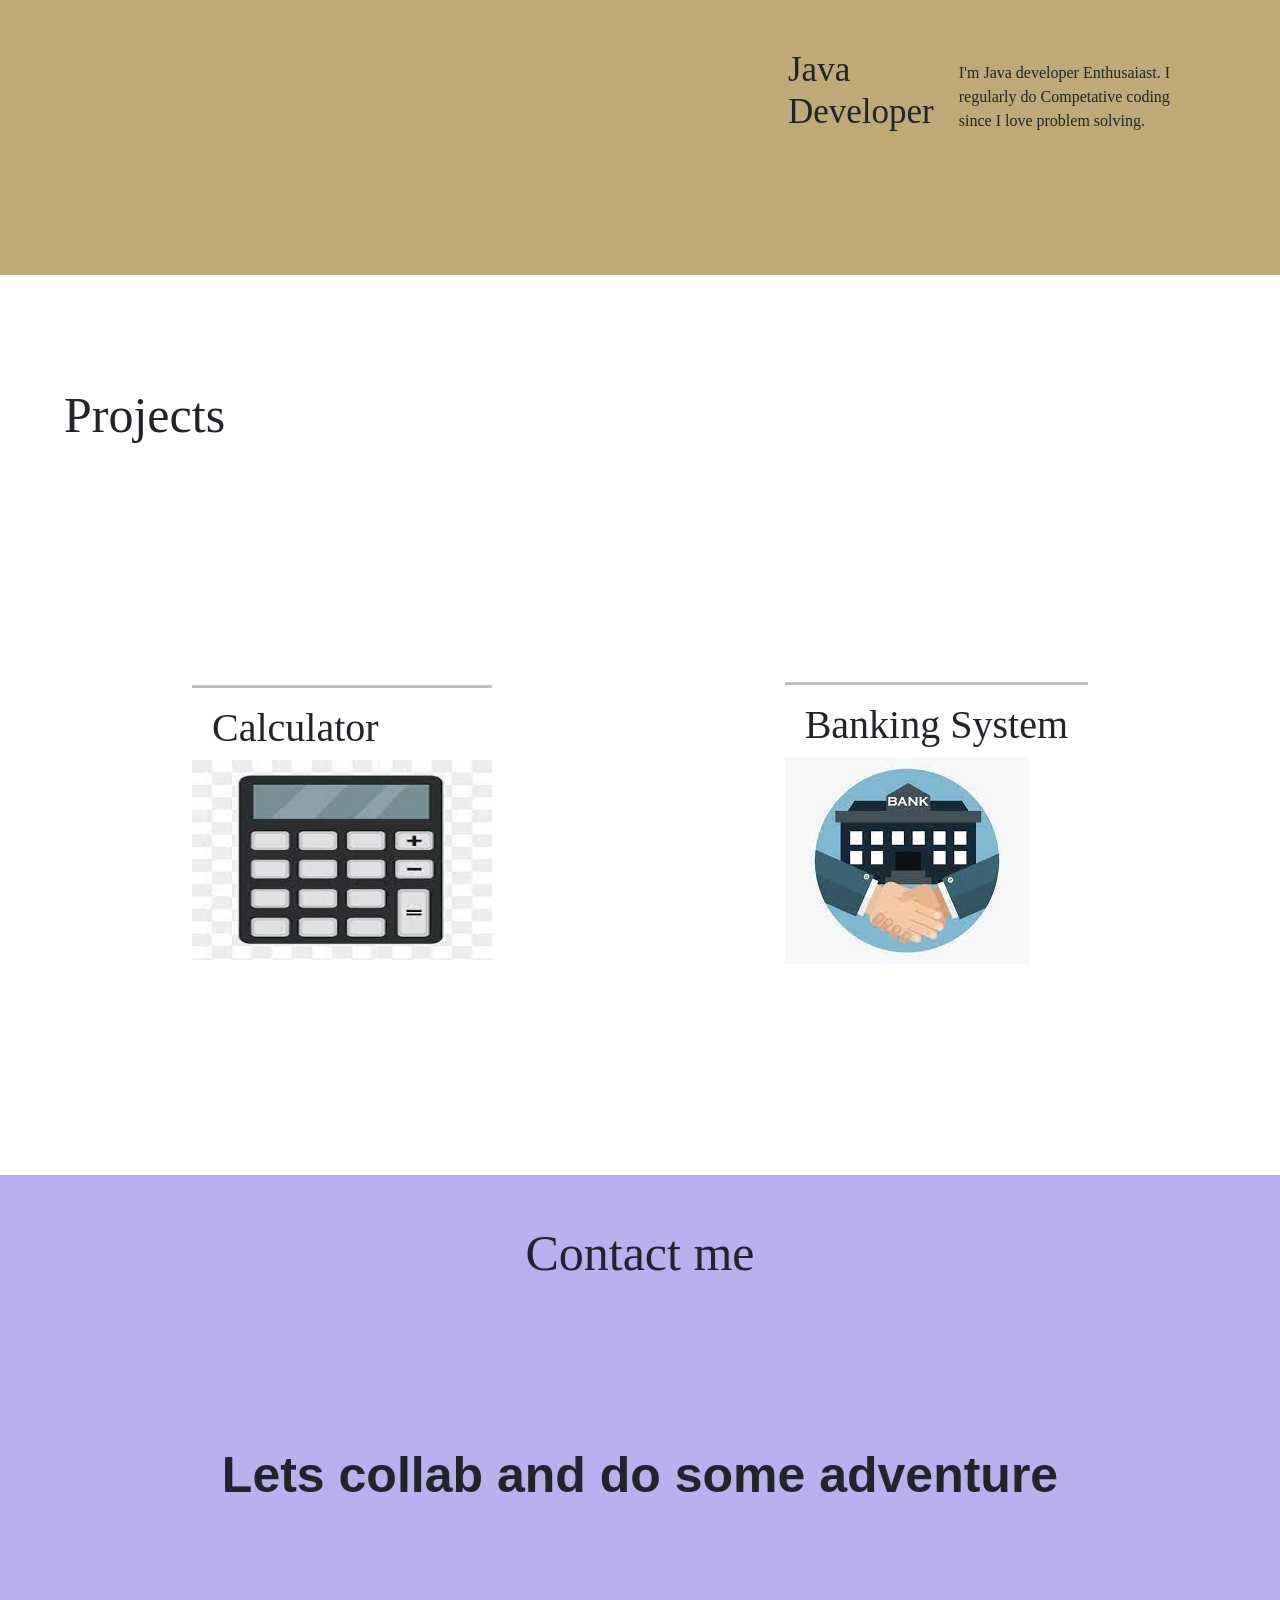
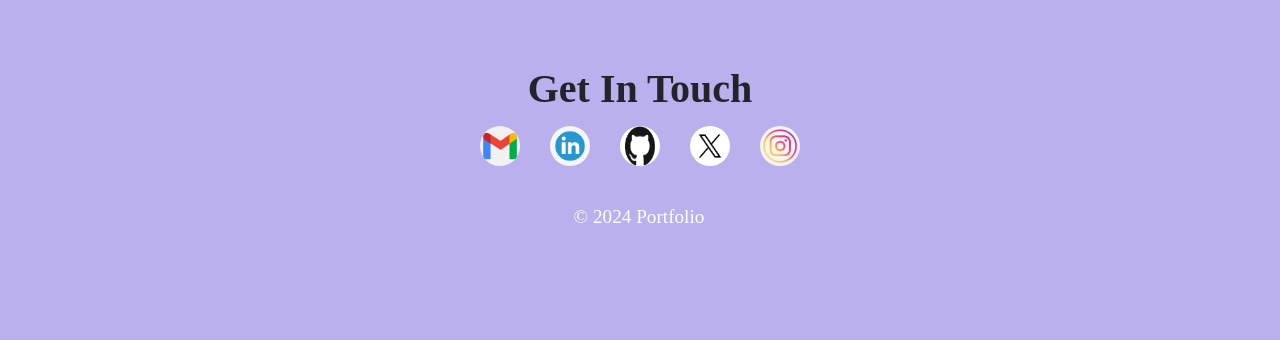
==== commit 3c2daedd: "Update index.html" ====
--- a/index.html
+++ b/index.html
@@ -145,7 +145,7 @@
         </a>
         
         <a class="btn"href="https://github.com/Harshkumarjaiswal">
-            <img src=".Portfolio/github.png" width="40px" height="40px"/>
+            <img src="Portfolio/github.png" width="40px" height="40px"/>
         </a>
         
         <a class="btn"href="https://x.com/i_harshjaiswal?t=ut350T50v8kflBhwRPLqJg&s=08">
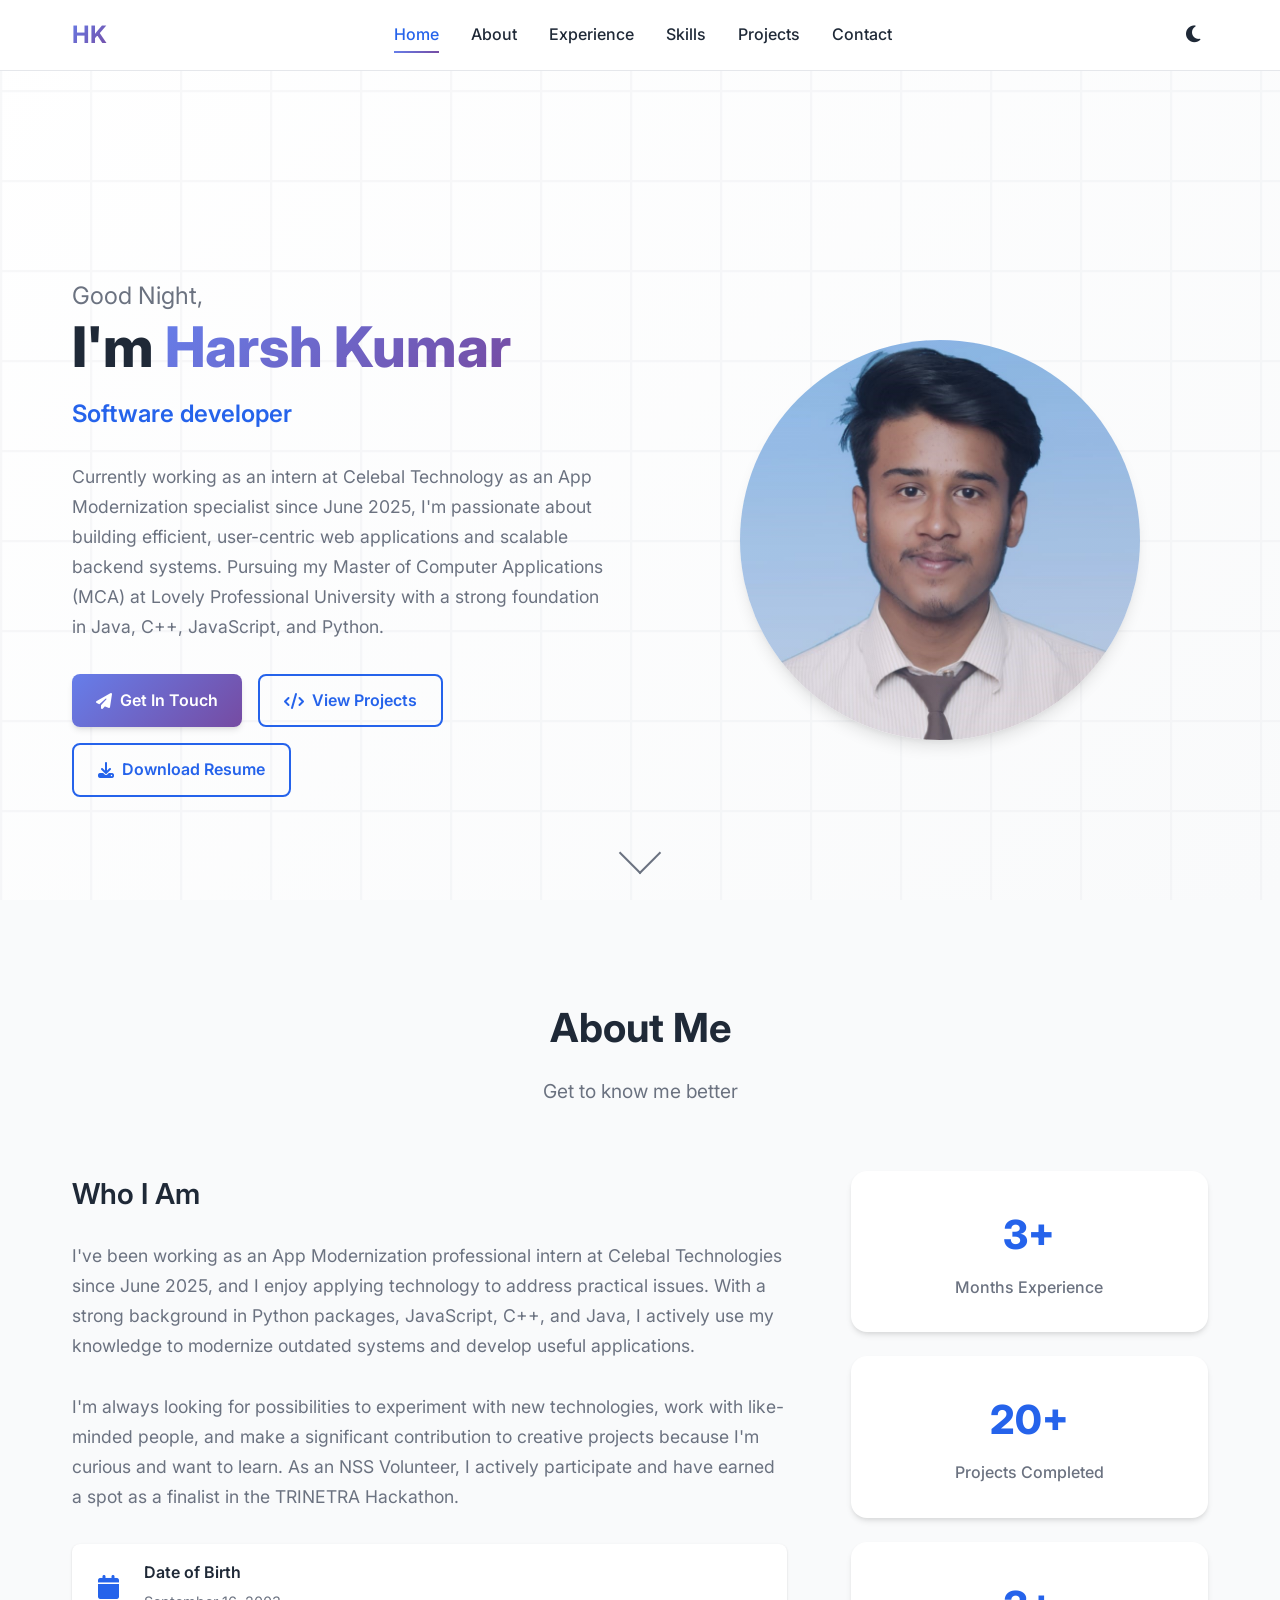
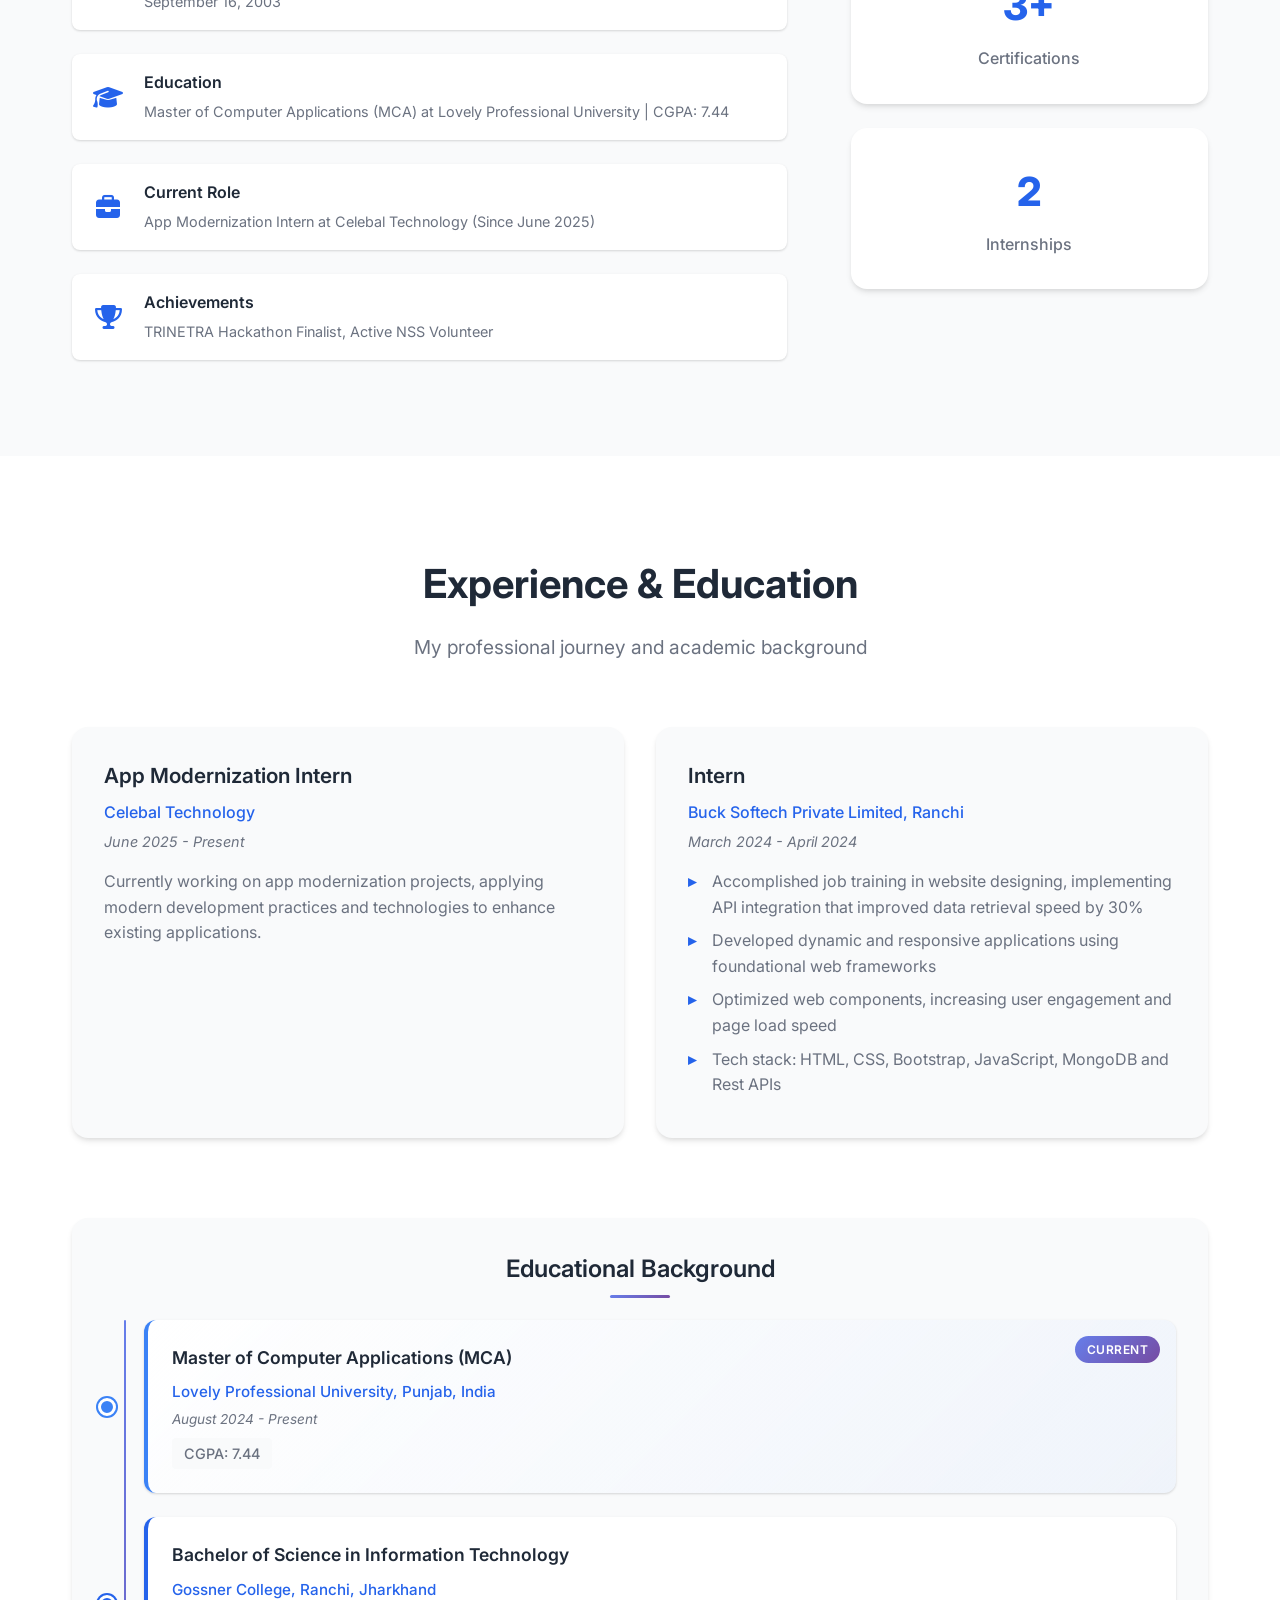
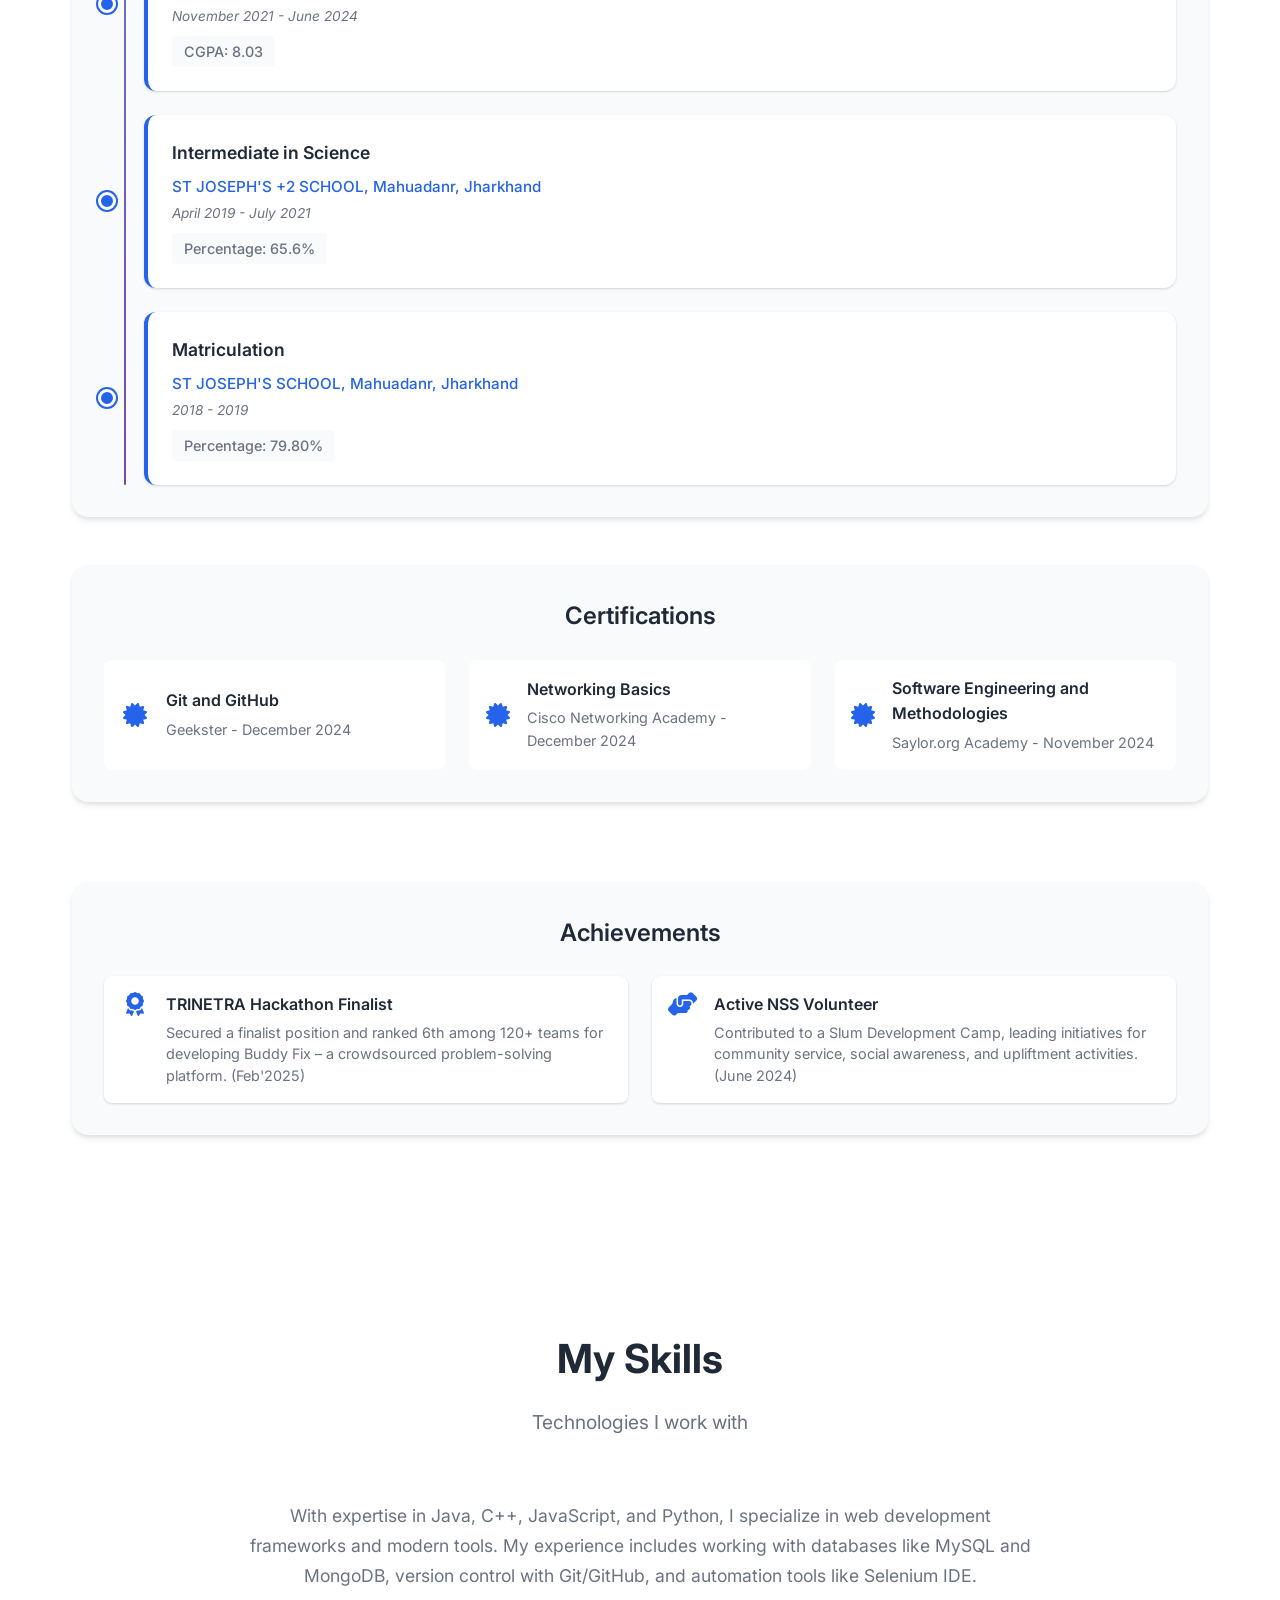
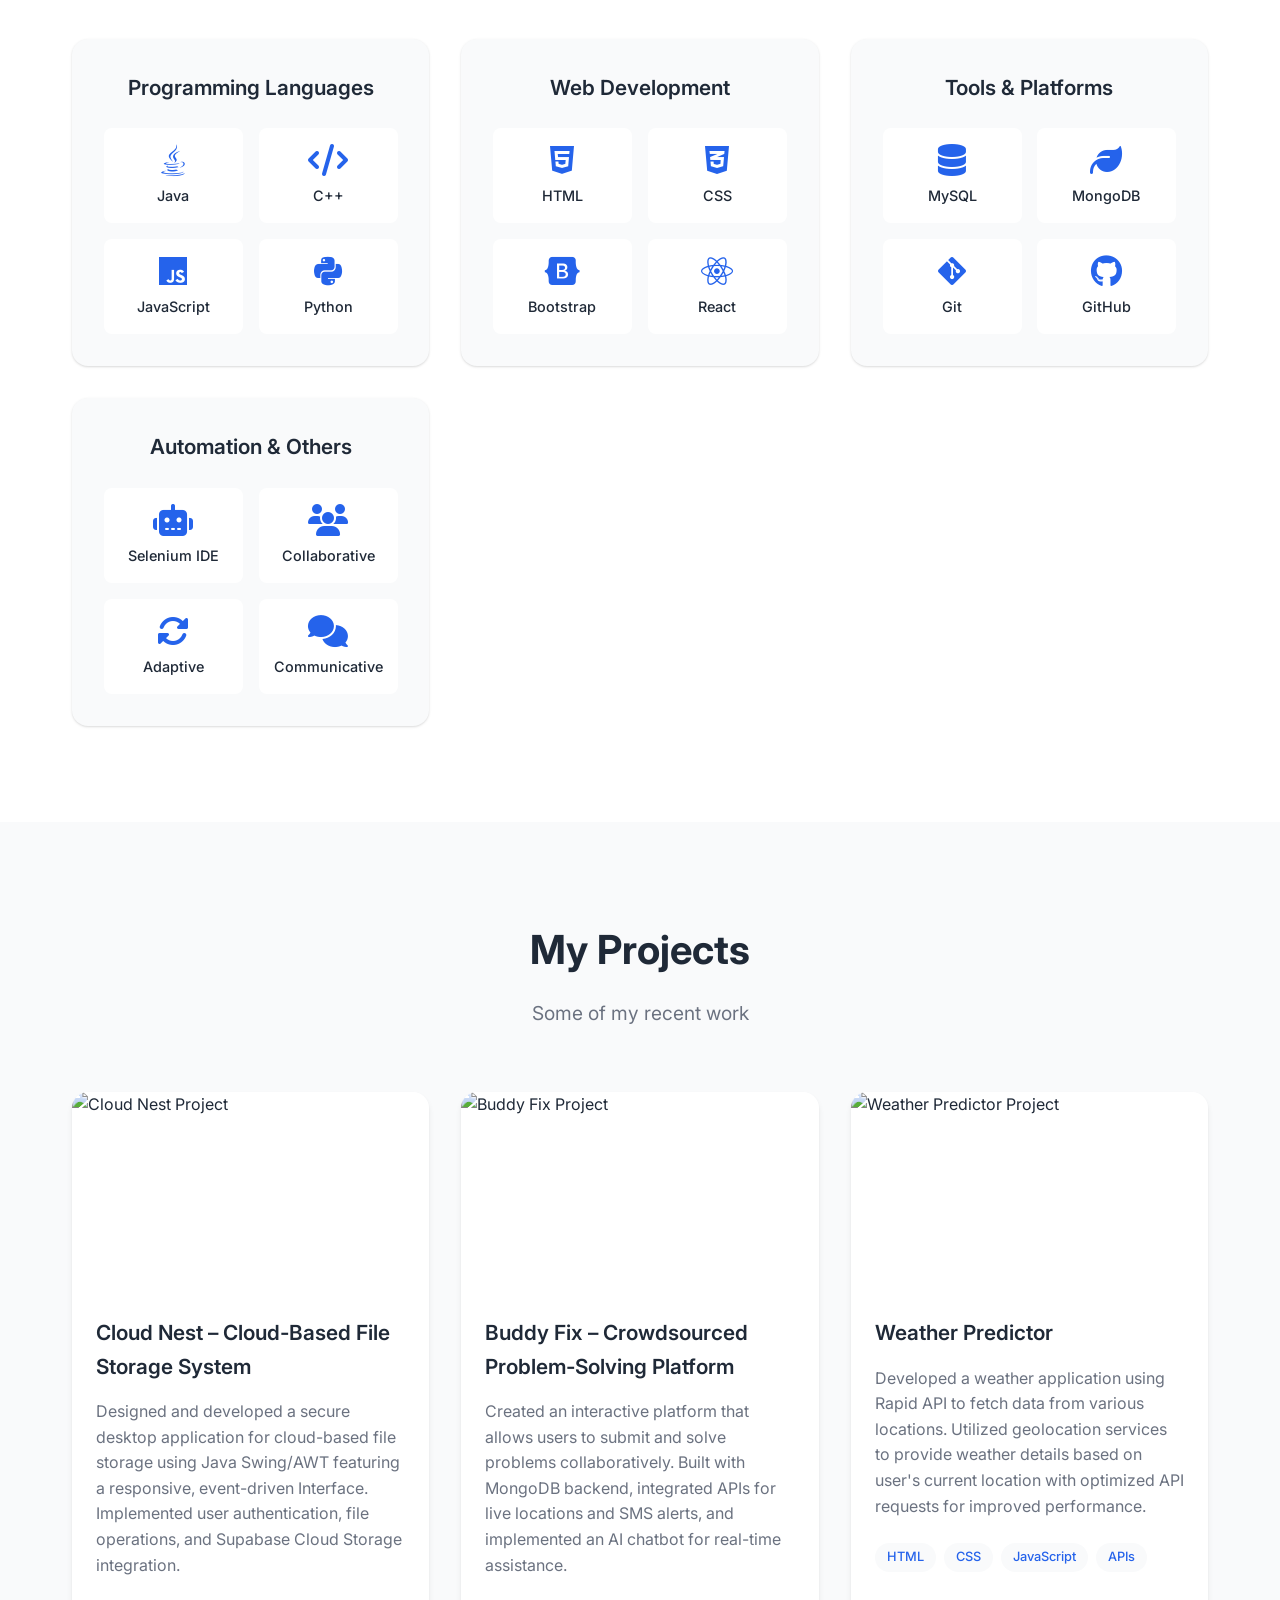
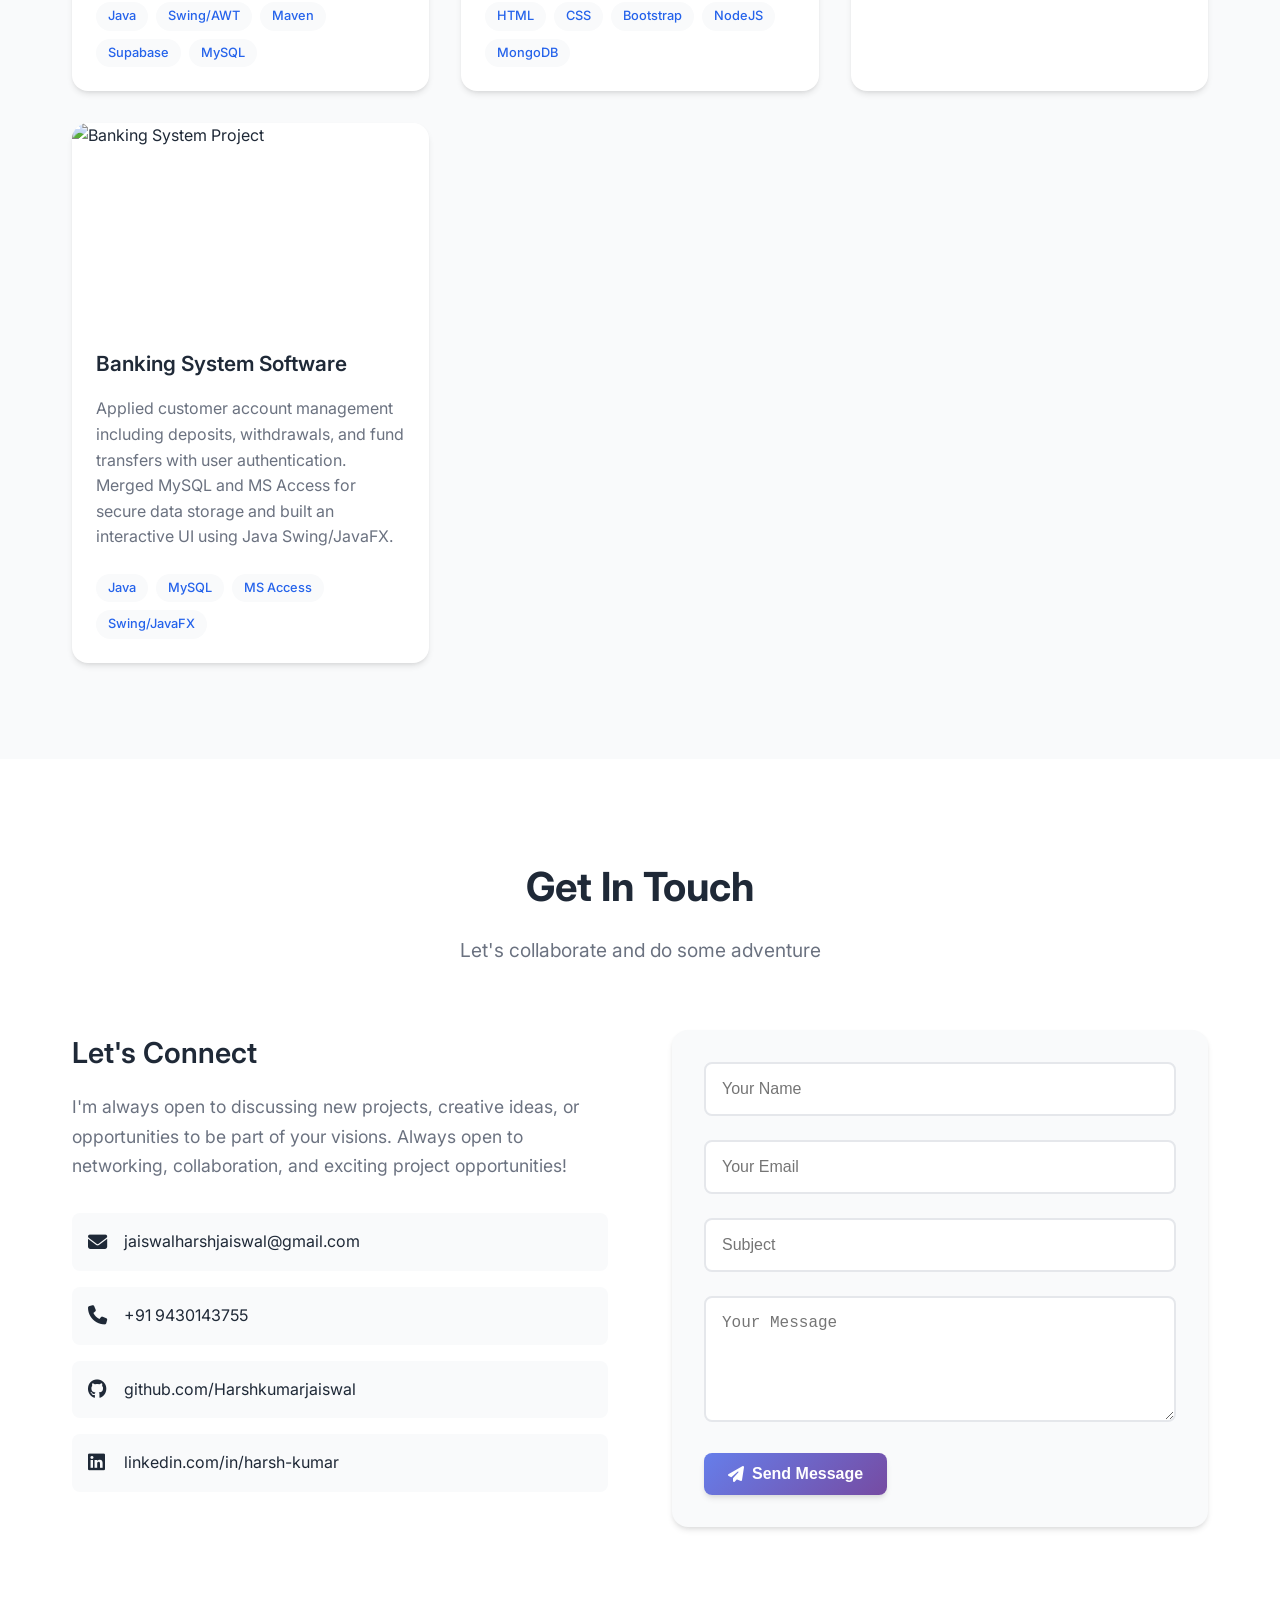
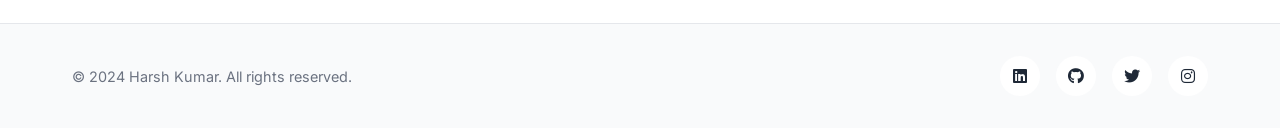
==== commit aa1efafd: "Add files via upload" ====
--- a/index.html
+++ b/index.html
@@ -1,167 +1,573 @@
-<!DOCTYPE html>
-<html lang="en">
-<head>
-    <meta charset="UTF-8" />
-    <meta http-equiv="X-UA-Compatible" content="IE=edge" />
-    <meta name="viewpoint" content="width=device-width,intial-scale=1.0"/>
-    <title>Portfolio</title>
-    <link rel="stylesheet" href="Portfolio/index.css"/>
-    <link href="https://cdn.jsdelivr.net/npm/bootstrap@5.3.3/dist/css/bootstrap.min.css" rel="stylesheet" integrity="sha384-QWTKZyjpPEjISv5WaRU9OFeRpok6YctnYmDr5pNlyT2bRjXh0JMhjY6hW+ALEwIH" crossorigin="anonymous">
-
-</head>
-<body>
-    <header class="header_section">
-        <div class="container">
-            <nav class="navbar navbar-expand-lg custom_nav-container">
-                <div class="collapse navbar-collapse"
-                id="navbarSupportedContent">
-                <ul class="navbar-nav mx-auto">
-
-                    <li class="nav-item active">
-                        <a class="nav-link"href="index.html">Home</a>
-                    </li>
-                    <li class="nav-item">
-                        <a class="nav-link"href="#skills">Skills</a>
-                    </li>
-                    <li class="nav-item">
-                        <a class="nav-link"href="#projects">Projects</a>
-                    </li>
-                    <div class=" nav-item">
-                        <a class="nav-link"href="#contacts">Contacts</a>
-                    </div>
-                </ul>
-                </div>
-            </nav>
-        </div>
-    </header>
-
-
-
-<div id="main">
-    <div id="page">
-
-        <img src="Portfolio/Harsh new photo.jpg" style="padding: 180px;
-        border-radius: 70%;" alt="Harsh Kumar" />
-
-        <div id="text">
-            <h2>Hello</h2>
-            <h1>I'm Harsh Kumar</h1>
-            <h4>
-                I'm passionate about implementing and launching new Projects. Ability to translate any requirements into technical solutions. Looking to start the carrer as ab entry-level software engineer with a reputed firm driven by technologies.
-            </h4>
-            <div id="buttons">
-                <button id="b2">
-                    <a href="my_resume_link">RESUME</a>
-                </button>
-            </div>
-        </div>
-    </div>
-</div>
-
-<div id="skills">
-    <div id="right">
-        <div id="text1">
-            <h1>My Skills</h1>
-            <h4>
-                As a dedicated web developer, I've honed a versatile skill set that empowers me to bring creative visions to life in the digital realm. My proficiency spans both front-end and back-end technologies, including HTML, CSS, Java,SQL and a variety of popular frameworks and libraries.
-            </h4>
-        </div>
-    </div>
-    <div id="left">
-        <div class="box">
-            <h1>Personal details</h1>
-            <p>
-            D.O.B: 16 september 2003
-            <br/>
-            Gender: Male
-            </p>
-        </div>
-        <div class="box">
-            <h1>Educational details</details></h1>
-            <p>
-                Pursuing Bacherlor of Scrience in Information technology
-            </p>
-        </div>
-        <div class="box">
-            <h1>Java Developer</h1>
-            <p>I'm Java developer Enthusaiast.
-                    I regularly do Competative coding since I love problem solving.
-            </p>
-        </div>
-    </div>
-</div>
-
-
-<div id="projects">
-    <div id="text4">
-        <h1>Projects</h1>
-    </div>
-    <div id="project">
-        <div class="project p1">
-            <hr color="black" size="5" width="100%"  />
-            <div id="text3">
-                <h1>Calculator</h1>
-            </div>
-            <div id="image">
-                <a href="my_destination_link_here">
-                    <img src="Portfolio/calcu.jpeg"alt="description of the project"/>
-                </a>
-            </div>
-        </div>
-        <div id="project p2">
-            <hr  color="black" size="5" width="100%"  />
-            <div id="text3">
-                <h1>Banking System</h1>
-            </div>
-            <div id="image">
-                <a href="my_destination_link_here">
-                    <img src="Portfolio/bank.jpeg" alt="Designed,Developed a simple banking system using Java, implementing all features of a bank with the dynamic menu."/>
-                </a>
-            </div>
-        </div>
-    </div>
-    <!--can add more projects-->
-</div>
-
-
-<section class="end">
-    <div id="contacts" class="Contact-me">
-        <br /><br />
-        <h2>Contact me</h2>
-        <br />
-
-        <h2 class="collab">Lets collab and do some adventure</h2>
-        <br />
-
-        <p>Get In Touch</p>
-        <br />
-
-        <a class="btn"href="jaiswalharshjaiswal@hmail.com">
-            <img src="Portfolio/gmail.png" width="40px" height="40px"/>
-        </a>
-
-        <a class="btn"href="https://www.linkedin.com/in/harsh-kumar-010690228 ">
-            <img src="Portfolio/linked.png" width="40px" height="40px"/>
-        </a>
-        
-        <a class="btn"href="https://github.com/Harshkumarjaiswal">
-            <img src="Portfolio/github.png" width="40px" height="40px"/>
-        </a>
-        
-        <a class="btn"href="https://x.com/i_harshjaiswal?t=ut350T50v8kflBhwRPLqJg&s=08">
-            <img src="Portfolio/x.png" width="40px" height="40px"/>
-        </a>
-        
-        <a class="btn"href="https://www.instagram.com/__being_harsh?igsh=MW94cDVtazdka2didA==">
-            <img src="Portfolio/insta.jpeg" width="40px" height="40px"/>
-        </a>
-        </div>
-
-    <div class="bottom-container">
-        <div style="width: 85%;margin-right: auto;margin-right: auto;"
-        <br>
-        <p class="copyright">© 2024 Portfolio</p>
-    </div>
-</section>
-</body>
-</html>
+<!DOCTYPE html>
+<html lang="en">
+<head>
+    <meta charset="UTF-8">
+    <meta name="viewport" content="width=device-width, initial-scale=1.0">
+    <title>Harsh Kumar - Software Engineer</title>
+    
+    <!-- Fonts -->
+    <link rel="preconnect" href="https://fonts.googleapis.com">
+    <link rel="preconnect" href="https://fonts.gstatic.com" crossorigin>
+    <link href="https://fonts.googleapis.com/css2?family=Inter:wght@300;400;500;600;700;800&display=swap" rel="stylesheet">
+    
+    <!-- Icons -->
+    <link rel="stylesheet" href="https://cdnjs.cloudflare.com/ajax/libs/font-awesome/6.4.0/css/all.min.css">
+    
+    <!-- CSS -->
+    <link rel="stylesheet" href="styles.css">
+</head>
+<body>
+    <!-- Navigation -->
+    <nav class="navbar">
+        <div class="nav-container">
+            <div class="nav-logo">
+                <span class="logo-text">HK</span>
+            </div>
+            <div class="nav-menu">
+                <a href="#home" class="nav-link">Home</a>
+                <a href="#about" class="nav-link">About</a>
+                <a href="#experience" class="nav-link">Experience</a>
+                <a href="#skills" class="nav-link">Skills</a>
+                <a href="#projects" class="nav-link">Projects</a>
+                <a href="#contact" class="nav-link">Contact</a>
+            </div>
+            <div class="nav-toggle">
+                <button class="theme-toggle" id="themeToggle">
+                    <i class="fas fa-moon"></i>
+                </button>
+                <button class="menu-toggle" id="menuToggle">
+                    <span></span>
+                    <span></span>
+                    <span></span>
+                </button>
+            </div>
+        </div>
+    </nav>
+
+    <!-- Hero Section -->
+    <section id="home" class="hero">
+        <div class="hero-container">
+            <div class="hero-content">
+                <div class="hero-text">
+                    <h1 class="hero-title">
+                        <span class="greeting" id="dynamic-greeting">Hello,</span>
+                        <span class="hero-name-suffix"> I'm</span>
+                        <span class="name">Harsh Kumar</span>
+                    </h1>
+                    <p class="hero-subtitle" id="looping-subtitle"></p>
+                    <p class="hero-description">
+                        Currently working as an intern at Celebal Technology as an App Modernization specialist since June 2025, I'm passionate about building efficient, user-centric web applications and scalable backend systems. 
+                        Pursuing my Master of Computer Applications (MCA) at Lovely Professional University with a strong 
+                        foundation in Java, C++, JavaScript, and Python.
+                    </p>
+                    <div class="hero-buttons">
+                        <a href="#contact" class="btn btn-primary">
+                            <i class="fas fa-paper-plane"></i>
+                            Get In Touch
+                        </a>
+                        <a href="#projects" class="btn btn-secondary">
+                            <i class="fas fa-code"></i>
+                            View Projects
+                        </a>
+                        <a href="./assets/Harsh_Kumar_Resume.pdf" class="btn btn-secondary" download>
+                            <i class="fas fa-download"></i>
+                            Download Resume
+                        </a>
+                    </div>
+                </div>
+                <div class="hero-image">
+                    <div class="image-container">
+                        <img src="Portfolio/Harsh new photo.jpg" alt="Harsh Kumar" class="profile-image">
+                        <div class="image-overlay"></div>
+                    </div>
+                </div>
+            </div>
+            <div class="scroll-indicator">
+                <div class="scroll-arrow"></div>
+            </div>
+        </div>
+    </section>
+
+    <!-- About Section -->
+    <section id="about" class="about">
+        <div class="container">
+            <div class="section-header">
+                <h2 class="section-title">About Me</h2>
+                <p class="section-subtitle">Get to know me better</p>
+            </div>
+            <div class="about-content">
+                <div class="about-text">
+                    <h3>Who I Am</h3>
+                    <p>
+                        I've been working as an App Modernization professional intern at Celebal Technologies since June 2025, 
+                        and I enjoy applying technology to address practical issues. With a strong background in Python packages, 
+                        JavaScript, C++, and Java, I actively use my knowledge to modernize outdated systems and develop useful 
+                        applications.
+                    </p>
+                    <p>
+                        I'm always looking for possibilities to experiment with new technologies, work with like-minded people, and make a significant contribution to creative projects because I'm curious and want to learn. As an NSS Volunteer, I actively participate and have earned a spot as a finalist in the TRINETRA Hackathon.
+                    </p>
+                    <div class="about-details">
+                        <div class="detail-item">
+                            <i class="fas fa-calendar"></i>
+                            <div>
+                                <h4>Date of Birth</h4>
+                                <p>September 16, 2003</p>
+                            </div>
+                        </div>
+                        <div class="detail-item">
+                            <i class="fas fa-graduation-cap"></i>
+                            <div>
+                                <h4>Education</h4>
+                                <p>Master of Computer Applications (MCA) at Lovely Professional University | CGPA: 7.44</p>
+                            </div>
+                        </div>
+                        <div class="detail-item">
+                            <i class="fas fa-briefcase"></i>
+                            <div>
+                                <h4>Current Role</h4>
+                                <p>App Modernization Intern at Celebal Technology (Since June 2025)</p>
+                            </div>
+                        </div>
+                        <div class="detail-item">
+                            <i class="fas fa-trophy"></i>
+                            <div>
+                                <h4>Achievements</h4>
+                                <p>TRINETRA Hackathon Finalist, Active NSS Volunteer</p>
+                            </div>
+                        </div>
+                    </div>
+                </div>
+                <div class="about-stats">
+                    <div class="stat-item">
+                        <div class="stat-number">3+</div>
+                        <div class="stat-label">Months Experience</div>
+                    </div>
+                    <div class="stat-item">
+                        <div class="stat-number">20+</div>
+                        <div class="stat-label">Projects Completed</div>
+                    </div>
+                    <div class="stat-item">
+                        <div class="stat-number">3+</div>
+                        <div class="stat-label">Certifications</div>
+                    </div>
+                    <div class="stat-item">
+                        <div class="stat-number">2</div>
+                        <div class="stat-label">Internships</div>
+                    </div>
+        </div>
+            </div>
+        </div>
+    </section>
+
+    <!-- Experience Section -->
+    <section id="experience" class="experience">
+        <div class="container">
+            <div class="section-header">
+                <h2 class="section-title">Experience & Education</h2>
+                <p class="section-subtitle">My professional journey and academic background</p>
+            </div>
+            <div class="experience-content">
+                <div class="experience-grid">
+                    <div class="experience-card">
+                        <div class="experience-header">
+                            <h3>App Modernization Intern</h3>
+                            <span class="company">Celebal Technology</span>
+                            <span class="duration">June 2025 - Present</span>
+                        </div>
+                        <p>Currently working on app modernization projects, applying modern development practices and technologies to enhance existing applications.</p>
+                    </div>
+                    <div class="experience-card">
+                        <div class="experience-header">
+                            <h3>Intern</h3>
+                            <span class="company">Buck Softech Private Limited, Ranchi</span>
+                            <span class="duration">March 2024 - April 2024</span>
+                        </div>
+                        <ul>
+                            <li>Accomplished job training in website designing, implementing API integration that improved data retrieval speed by 30%</li>
+                            <li>Developed dynamic and responsive applications using foundational web frameworks</li>
+                            <li>Optimized web components, increasing user engagement and page load speed</li>
+                            <li>Tech stack: HTML, CSS, Bootstrap, JavaScript, MongoDB and Rest APIs</li>
+                        </ul>
+                    </div>
+                </div>
+                
+                <div class="education-grid">
+                    <h3>Educational Background</h3>
+                    <div class="education-items">
+                        <div class="education-item current">
+                            <div class="education-header">
+                                <h4>Master of Computer Applications (MCA)</h4>
+                                <span class="institution">Lovely Professional University, Punjab, India</span>
+                                <span class="duration">August 2024 - Present</span>
+                            </div>
+                            <p class="gpa">CGPA: 7.44</p>
+                            <div class="status-badge">Current</div>
+                        </div>
+                        <div class="education-item">
+                            <div class="education-header">
+                                <h4>Bachelor of Science in Information Technology</h4>
+                                <span class="institution">Gossner College, Ranchi, Jharkhand</span>
+                                <span class="duration">November 2021 - June 2024</span>
+                            </div>
+                            <p class="gpa">CGPA: 8.03</p>
+                        </div>
+                        <div class="education-item">
+                            <div class="education-header">
+                                <h4>Intermediate in Science</h4>
+                                <span class="institution">ST JOSEPH'S +2 SCHOOL, Mahuadanr, Jharkhand</span>
+                                <span class="duration">April 2019 - July 2021</span>
+                            </div>
+                            <p class="gpa">Percentage: 65.6%</p>
+                        </div>
+                        <div class="education-item">
+                            <div class="education-header">
+                                <h4>Matriculation</h4>
+                                <span class="institution">ST JOSEPH'S SCHOOL, Mahuadanr, Jharkhand</span>
+                                <span class="duration">2018 - 2019</span>
+                            </div>
+                            <p class="gpa">Percentage: 79.80%</p>
+                        </div>
+                    </div>
+                </div>
+                
+                <div class="certifications-grid">
+                    <h3>Certifications</h3>
+                    <div class="certification-items">
+                        <div class="certification-item">
+                            <i class="fas fa-certificate"></i>
+                            <div>
+                                <h4>Git and GitHub</h4>
+                                <p>Geekster - December 2024</p>
+                            </div>
+                        </div>
+                        <div class="certification-item">
+                            <i class="fas fa-certificate"></i>
+                            <div>
+                                <h4>Networking Basics</h4>
+                                <p>Cisco Networking Academy - December 2024</p>
+                            </div>
+                        </div>
+                        <div class="certification-item">
+                            <i class="fas fa-certificate"></i>
+                            <div>
+                                <h4>Software Engineering and Methodologies</h4>
+                                <p>Saylor.org Academy - November 2024</p>
+                            </div>
+                        </div>
+                    </div>
+                </div>
+
+                <div class="achievements-grid">
+                    <h3>Achievements</h3>
+                    <div class="achievement-items">
+                        <div class="achievement-item">
+                            <i class="fas fa-award"></i>
+                            <div>
+                                <h4>TRINETRA Hackathon Finalist</h4>
+                                <p>Secured a finalist position and ranked 6th among 120+ teams for developing Buddy Fix – a crowdsourced problem-solving platform. (Feb'2025)</p>
+                            </div>
+                        </div>
+                        <div class="achievement-item">
+                            <i class="fas fa-hands-helping"></i>
+                            <div>
+                                <h4>Active NSS Volunteer</h4>
+                                <p>Contributed to a Slum Development Camp, leading initiatives for community service, social awareness, and upliftment activities. (June 2024)</p>
+                            </div>
+                        </div>
+                    </div>
+                </div>
+            </div>
+        </div>
+    </section>
+
+    <!-- Skills Section -->
+    <section id="skills" class="skills">
+        <div class="container">
+            <div class="section-header">
+                <h2 class="section-title">My Skills</h2>
+                <p class="section-subtitle">Technologies I work with</p>
+            </div>
+            <div class="skills-content">
+                <div class="skills-text">
+                    <p>
+                        With expertise in Java, C++, JavaScript, and Python, I specialize in web development frameworks 
+                        and modern tools. My experience includes working with databases like MySQL and MongoDB, 
+                        version control with Git/GitHub, and automation tools like Selenium IDE.
+            </p>
+        </div>
+                <div class="skills-grid">
+                    <div class="skill-category">
+                        <h3>Programming Languages</h3>
+                        <div class="skill-items">
+                            <div class="skill-item">
+                                <i class="fab fa-java"></i>
+                                <span>Java</span>
+                            </div>
+                            <div class="skill-item">
+                                <i class="fas fa-code"></i>
+                                <span>C++</span>
+                            </div>
+                            <div class="skill-item">
+                                <i class="fab fa-js"></i>
+                                <span>JavaScript</span>
+                            </div>
+                            <div class="skill-item">
+                                <i class="fab fa-python"></i>
+                                <span>Python</span>
+                            </div>
+                        </div>
+                    </div>
+                    <div class="skill-category">
+                        <h3>Web Development</h3>
+                        <div class="skill-items">
+                            <div class="skill-item">
+                                <i class="fab fa-html5"></i>
+                                <span>HTML</span>
+                            </div>
+                            <div class="skill-item">
+                                <i class="fab fa-css3-alt"></i>
+                                <span>CSS</span>
+                            </div>
+                            <div class="skill-item">
+                                <i class="fab fa-bootstrap"></i>
+                                <span>Bootstrap</span>
+                            </div>
+                            <div class="skill-item">
+                                <i class="fab fa-react"></i>
+                                <span>React</span>
+                            </div>
+                        </div>
+                    </div>
+                    <div class="skill-category">
+                        <h3>Tools & Platforms</h3>
+                        <div class="skill-items">
+                            <div class="skill-item">
+                                <i class="fas fa-database"></i>
+                                <span>MySQL</span>
+                            </div>
+                            <div class="skill-item">
+                                <i class="fas fa-leaf"></i>
+                                <span>MongoDB</span>
+                            </div>
+                            <div class="skill-item">
+                                <i class="fab fa-git-alt"></i>
+                                <span>Git</span>
+                            </div>
+                            <div class="skill-item">
+                                <i class="fab fa-github"></i>
+                                <span>GitHub</span>
+                            </div>
+                        </div>
+                    </div>
+                    <div class="skill-category">
+                        <h3>Automation & Others</h3>
+                        <div class="skill-items">
+                            <div class="skill-item">
+                                <i class="fas fa-robot"></i>
+                                <span>Selenium IDE</span>
+                            </div>
+                            <div class="skill-item">
+                                <i class="fas fa-users"></i>
+                                <span>Collaborative</span>
+                            </div>
+                            <div class="skill-item">
+                                <i class="fas fa-sync-alt"></i>
+                                <span>Adaptive</span>
+                            </div>
+                            <div class="skill-item">
+                                <i class="fas fa-comments"></i>
+                                <span>Communicative</span>
+                            </div>
+                        </div>
+        </div>
+    </div>
+</div>
+    </div>
+    </section>
+
+    <!-- Projects Section -->
+    <section id="projects" class="projects">
+        <div class="container">
+            <div class="section-header">
+                <h2 class="section-title">My Projects</h2>
+                <p class="section-subtitle">Some of my recent work</p>
+            </div>
+            <div class="projects-grid">
+                <div class="project-card">
+                    <div class="project-image">
+                        <img src="https://images.unsplash.com/photo-1551288049-bebda4e38f71?w=400&h=250&fit=crop&crop=center" alt="Cloud Nest Project">
+                        <div class="project-overlay">
+                            <div class="project-links">
+                                <a href="https://github.com/Harshkumarjaiswal/Cloud-Storage-App.git" class="project-link" target="_blank">
+                                    <i class="fab fa-github"></i>
+                                </a>
+                            </div>
+                        </div>
+                    </div>
+                    <div class="project-content">
+                        <h3>Cloud Nest – Cloud-Based File Storage System</h3>
+                        <p>Designed and developed a secure desktop application for cloud-based file storage using Java Swing/AWT featuring a responsive, event-driven Interface. Implemented user authentication, file operations, and Supabase Cloud Storage integration.</p>
+                        <div class="project-tech">
+                            <span class="tech-tag">Java</span>
+                            <span class="tech-tag">Swing/AWT</span>
+                            <span class="tech-tag">Maven</span>
+                            <span class="tech-tag">Supabase</span>
+                            <span class="tech-tag">MySQL</span>
+                        </div>
+                    </div>
+                </div>
+                <div class="project-card">
+                    <div class="project-image">
+                        <img src="https://images.unsplash.com/photo-1559027615-cd4628902d4a?w=400&h=250&fit=crop&crop=center" alt="Buddy Fix Project">
+                        <div class="project-overlay">
+                            <div class="project-links">
+                                <a href="https://github.com/Harshkumarjaiswal/BuddyFix.git" class="project-link" target="_blank">
+                                    <i class="fab fa-github"></i>
+                                </a>
+                            </div>
+                        </div>
+                    </div>
+                    <div class="project-content">
+                        <h3>Buddy Fix – Crowdsourced Problem-Solving Platform</h3>
+                        <p>Created an interactive platform that allows users to submit and solve problems collaboratively. Built with MongoDB backend, integrated APIs for live locations and SMS alerts, and implemented an AI chatbot for real-time assistance.</p>
+                        <div class="project-tech">
+                            <span class="tech-tag">HTML</span>
+                            <span class="tech-tag">CSS</span>
+                            <span class="tech-tag">Bootstrap</span>
+                            <span class="tech-tag">NodeJS</span>
+                            <span class="tech-tag">MongoDB</span>
+                        </div>
+                    </div>
+                </div>
+                <div class="project-card">
+                    <div class="project-image">
+                        <img src="https://images.unsplash.com/photo-1592210454359-9043f067919b?w=400&h=250&fit=crop&crop=center" alt="Weather Predictor Project">
+                        <div class="project-overlay">
+                            <div class="project-links">
+                                <a href="https://github.com/Harshkumarjaiswal/Weather-App" class="project-link" target="_blank">
+                                    <i class="fab fa-github"></i>
+                                </a>
+                            </div>
+                        </div>
+                    </div>
+                    <div class="project-content">
+                        <h3>Weather Predictor</h3>
+                        <p>Developed a weather application using Rapid API to fetch data from various locations. Utilized geolocation services to provide weather details based on user's current location with optimized API requests for improved performance.</p>
+                        <div class="project-tech">
+                            <span class="tech-tag">HTML</span>
+                            <span class="tech-tag">CSS</span>
+                            <span class="tech-tag">JavaScript</span>
+                            <span class="tech-tag">APIs</span>
+                        </div>
+                    </div>
+                </div>
+                <div class="project-card">
+                    <div class="project-image">
+                        <img src="https://images.unsplash.com/photo-1563013544-824ae1b704d3?w=400&h=250&fit=crop&crop=center" alt="Banking System Project">
+                        <div class="project-overlay">
+                            <div class="project-links">
+                                <a href="https://github.com/Harshkumarjaiswal/Banking-System" class="project-link" target="_blank">
+                                    <i class="fab fa-github"></i>
+                                </a>
+                            </div>
+                        </div>
+                    </div>
+                    <div class="project-content">
+                        <h3>Banking System Software</h3>
+                        <p>Applied customer account management including deposits, withdrawals, and fund transfers with user authentication. Merged MySQL and MS Access for secure data storage and built an interactive UI using Java Swing/JavaFX.</p>
+                        <div class="project-tech">
+                            <span class="tech-tag">Java</span>
+                            <span class="tech-tag">MySQL</span>
+                            <span class="tech-tag">MS Access</span>
+                            <span class="tech-tag">Swing/JavaFX</span>
+                        </div>
+                    </div>
+                </div>
+            </div>
+        </div>
+    </section>
+
+    <!-- Contact Section -->
+    <section id="contact" class="contact">
+        <div class="container">
+            <div class="section-header">
+                <h2 class="section-title">Get In Touch</h2>
+                <p class="section-subtitle">Let's collaborate and do some adventure</p>
+            </div>
+            <div class="contact-content">
+                <div class="contact-info">
+                    <h3>Let's Connect</h3>
+                    <p>I'm always open to discussing new projects, creative ideas, or opportunities to be part of your visions. Always open to networking, collaboration, and exciting project opportunities!</p>
+                    <div class="contact-methods">
+                        <a href="mailto:jaiswalharshjaiswal@gmail.com" class="contact-method">
+                            <i class="fas fa-envelope"></i>
+                            <span>jaiswalharshjaiswal@gmail.com</span>
+                        </a>
+                        <a href="tel:+919430143755" class="contact-method">
+                            <i class="fas fa-phone"></i>
+                            <span>+91 9430143755</span>
+                        </a>
+                        <a href="https://github.com/Harshkumarjaiswal" class="contact-method" target="_blank">
+                            <i class="fab fa-github"></i>
+                            <span>github.com/Harshkumarjaiswal</span>
+                        </a>
+                        <a href="https://www.linkedin.com/in/harsh-kumar-010690228" class="contact-method" target="_blank">
+                            <i class="fab fa-linkedin"></i>
+                            <span>linkedin.com/in/harsh-kumar</span>
+                        </a>
+                    </div>
+                </div>
+                <div class="contact-form">
+                    <form id="contactForm">
+                        <div class="form-group">
+                            <input type="text" id="name" name="name" placeholder="Your Name" required>
+                        </div>
+                        <div class="form-group">
+                            <input type="email" id="email" name="email" placeholder="Your Email" required>
+                        </div>
+                        <div class="form-group">
+                            <input type="text" id="subject" name="subject" placeholder="Subject" required>
+                        </div>
+                        <div class="form-group">
+                            <textarea id="message" name="message" placeholder="Your Message" rows="5" required></textarea>
+                        </div>
+                        <button type="submit" class="btn btn-primary">
+                            <i class="fas fa-paper-plane"></i>
+                            Send Message
+                        </button>
+                    </form>
+                </div>
+            </div>
+        </div>
+    </section>
+
+    <!-- Footer -->
+    <footer class="footer">
+        <div class="container">
+            <div class="footer-content">
+                <div class="footer-text">
+                    <p>&copy; 2024 Harsh Kumar. All rights reserved.</p>
+    </div>
+                <div class="footer-social">
+                    <a href="https://www.linkedin.com/in/harsh-kumar-010690228" target="_blank">
+                        <i class="fab fa-linkedin"></i>
+                    </a>
+                    <a href="https://github.com/Harshkumarjaiswal" target="_blank">
+                        <i class="fab fa-github"></i>
+                    </a>
+                    <a href="https://x.com/i_harshjaiswal?t=ut350T50v8kflBhwRPLqJg&s=08" target="_blank">
+                        <i class="fab fa-twitter"></i>
+                    </a>
+                    <a href="https://www.instagram.com/__being_harsh?igsh=MW94cDVtazdka2didA==" target="_blank">
+                        <i class="fab fa-instagram"></i>
+                    </a>
+                </div>
+            </div>
+        </div>
+    </footer>
+
+    <!-- Scripts -->
+    <script src="script.js"></script>
+</body>
+</html>
--- a/styles.css
+++ b/styles.css
@@ -0,0 +1,1455 @@
+/* CSS Variables for Theme Switching */
+:root {
+    /* Light Theme */
+    --primary-color: #2563eb;
+    --secondary-color: #1e40af;
+    --accent-color: #3b82f6;
+    --text-primary: #1f2937;
+    --text-secondary: #6b7280;
+    --text-light: #9ca3af;
+    --bg-primary: #ffffff;
+    --bg-secondary: #f9fafb;
+    --bg-tertiary: #f3f4f6;
+    --border-color: #e5e7eb;
+    --shadow-light: 0 1px 3px 0 rgba(0, 0, 0, 0.1), 0 1px 2px 0 rgba(0, 0, 0, 0.06);
+    --shadow-medium: 0 4px 6px -1px rgba(0, 0, 0, 0.1), 0 2px 4px -1px rgba(0, 0, 0, 0.06);
+    --shadow-heavy: 0 10px 15px -3px rgba(0, 0, 0, 0.1), 0 4px 6px -2px rgba(0, 0, 0, 0.05);
+    --gradient-primary: linear-gradient(135deg, #667eea 0%, #764ba2 100%);
+    --gradient-secondary: linear-gradient(135deg, #f093fb 0%, #f5576c 100%);
+}
+
+[data-theme="dark"] {
+    /* Dark Theme */
+    --primary-color: #3b82f6;
+    --secondary-color: #60a5fa;
+    --accent-color: #93c5fd;
+    --text-primary: #f9fafb;
+    --text-secondary: #d1d5db;
+    --text-light: #9ca3af;
+    --bg-primary: #111827;
+    --bg-secondary: #1f2937;
+    --bg-tertiary: #374151;
+    --border-color: #374151;
+    --shadow-light: 0 1px 3px 0 rgba(0, 0, 0, 0.3), 0 1px 2px 0 rgba(0, 0, 0, 0.2);
+    --shadow-medium: 0 4px 6px -1px rgba(0, 0, 0, 0.3), 0 2px 4px -1px rgba(0, 0, 0, 0.2);
+    --shadow-heavy: 0 10px 15px -3px rgba(0, 0, 0, 0.3), 0 4px 6px -2px rgba(0, 0, 0, 0.2);
+}
+
+/* Reset and Base Styles */
+* {
+    margin: 0;
+    padding: 0;
+    box-sizing: border-box;
+}
+
+html {
+    scroll-behavior: smooth;
+    font-size: 16px;
+}
+
+body {
+    font-family: 'Inter', -apple-system, BlinkMacSystemFont, 'Segoe UI', Roboto, sans-serif;
+    line-height: 1.6;
+    color: var(--text-primary);
+    background-color: var(--bg-primary);
+    transition: all 0.3s ease;
+    overflow-x: hidden;
+}
+
+/* Container */
+.container {
+    max-width: 1200px;
+    margin: 0 auto;
+    padding: 0 2rem;
+}
+
+/* Navigation */
+.navbar {
+    position: fixed;
+    top: 0;
+    left: 0;
+    right: 0;
+    z-index: 1000;
+    background: rgba(255, 255, 255, 0.95);
+    backdrop-filter: blur(10px);
+    border-bottom: 1px solid var(--border-color);
+    transition: all 0.3s ease;
+}
+
+[data-theme="dark"] .navbar {
+    background: rgba(17, 24, 39, 0.95);
+}
+
+.nav-container {
+    max-width: 1200px;
+    margin: 0 auto;
+    padding: 0 2rem;
+    display: flex;
+    align-items: center;
+    justify-content: space-between;
+    height: 70px;
+}
+
+.nav-logo {
+    display: flex;
+    align-items: center;
+}
+
+.logo-text {
+    font-size: 1.5rem;
+    font-weight: 700;
+    color: var(--primary-color);
+    background: var(--gradient-primary);
+    -webkit-background-clip: text;
+    -webkit-text-fill-color: transparent;
+    background-clip: text;
+}
+
+.nav-menu {
+    display: flex;
+    gap: 2rem;
+    list-style: none;
+}
+
+.nav-link {
+    text-decoration: none;
+    color: var(--text-primary);
+    font-weight: 500;
+    transition: all 0.3s ease;
+    position: relative;
+}
+
+.nav-link:hover {
+    color: var(--primary-color);
+}
+
+.nav-link::after {
+    content: '';
+    position: absolute;
+    bottom: -5px;
+    left: 0;
+    width: 0;
+    height: 2px;
+    background: var(--gradient-primary);
+    transition: width 0.3s ease;
+}
+
+.nav-link:hover::after {
+    width: 100%;
+}
+
+.nav-toggle {
+    display: flex;
+    align-items: center;
+    gap: 1rem;
+}
+
+.theme-toggle {
+    background: none;
+    border: none;
+    color: var(--text-primary);
+    font-size: 1.2rem;
+    cursor: pointer;
+    padding: 0.5rem;
+    border-radius: 50%;
+    transition: all 0.3s ease;
+}
+
+.theme-toggle:hover {
+    background: var(--bg-secondary);
+    transform: rotate(180deg);
+}
+
+.menu-toggle {
+    display: none;
+    flex-direction: column;
+    background: none;
+    border: none;
+    cursor: pointer;
+    padding: 0.5rem;
+}
+
+.menu-toggle span {
+    width: 25px;
+    height: 3px;
+    background: var(--text-primary);
+    margin: 3px 0;
+    transition: all 0.3s ease;
+    border-radius: 2px;
+}
+
+/* Hero Section */
+.hero {
+    min-height: 100vh;
+    display: flex;
+    align-items: center;
+    background: linear-gradient(135deg, var(--bg-primary) 0%, var(--bg-secondary) 100%);
+    position: relative;
+    overflow: hidden;
+    padding-top: 180px; /* Increased padding to reliably clear fixed navbar */
+}
+
+.hero::before {
+    content: '';
+    position: absolute;
+    top: 0;
+    left: 0;
+    right: 0;
+    bottom: 0;
+    background: url('data:image/svg+xml,<svg xmlns="http://www.w3.org/2000/svg" viewBox="0 0 100 100"><defs><pattern id="grid" width="10" height="10" patternUnits="userSpaceOnUse"><path d="M 10 0 L 0 0 0 10" fill="none" stroke="%23e5e7eb" stroke-width="0.5"/></pattern></defs><rect width="100" height="100" fill="url(%23grid)"/></svg>');
+    opacity: 0.3;
+}
+
+.hero-container {
+    max-width: 1200px;
+    margin: 0 auto;
+    padding: 0 2rem;
+    position: relative;
+    z-index: 1;
+    display: flex;
+    flex-direction: column;
+    justify-content: center;
+    min-height: calc(100vh - 180px); /* Adjust height for increased padding */
+}
+
+.hero-content {
+    display: grid;
+    grid-template-columns: 1fr 1fr;
+    gap: 4rem;
+    align-items: center;
+    text-align: left; /* Ensures overall text content aligns left */
+}
+
+.hero-text {
+    text-align: left; /* Ensure text within this specific div is left-aligned */
+}
+
+.hero-title {
+    font-size: 3.5rem;
+    font-weight: 800;
+    line-height: 1.1;
+    margin-bottom: 1rem;
+    text-align: left; /* Explicitly align title text left */
+}
+
+.greeting {
+    display: block;
+    color: var(--text-secondary);
+    font-size: 1.5rem;
+    font-weight: 400;
+    margin-bottom: 0.5rem;
+    text-align: left; /* Ensure the greeting is left-aligned */
+}
+
+.hero-name-suffix {
+    text-align: left; /* Ensure 'I'm' is left-aligned */
+}
+
+.name {
+    background: var(--gradient-primary);
+    -webkit-background-clip: text;
+    -webkit-text-fill-color: transparent;
+    background-clip: text;
+    text-align: left; /* Ensure the name is left-aligned */
+}
+
+/* New Styles for Looping Subtitle (Word Roll Effect) */
+.hero-subtitle {
+    font-size: 1.5rem;
+    color: var(--primary-color);
+    font-weight: 600;
+    margin-bottom: 1.5rem;
+    height: 1.8em; /* Fixed height to create the rolling effect */
+    overflow: hidden; /* Hide overflowing text */
+    display: block;
+    position: relative; /* For positioning absolute children */
+    text-align: left; /* Ensure the subtitle container itself is left-aligned */
+}
+
+.hero-subtitle .word-item {
+    display: inline-block; 
+    white-space: nowrap; /* Prevent word wrapping */
+    position: absolute; /* Position words absolutely within the container */
+    top: 0; 
+    left: 0; /* Explicitly align to the left of its parent (.hero-subtitle) */
+    transform: translateX(0%); /* Remove any centering transform on desktop */
+    opacity: 0; /* Start hidden */
+    transition: none; /* Disable default transitions */
+    width: auto; /* Allow width to adapt to content */
+}
+
+/* Animations for sliding words */
+@keyframes slideInFromTop {
+    from {
+        transform: translateY(-100%) translateX(0%); /* Ensure no X transform on desktop */
+        opacity: 0;
+    }
+    to {
+        transform: translateY(0%) translateX(0%); /* Ensure no X transform on desktop */
+        opacity: 1;
+    }
+}
+
+@keyframes slideOutToBottom {
+    from {
+        transform: translateY(0%) translateX(0%); /* Ensure no X transform on desktop */
+        opacity: 1;
+    }
+    to {
+        transform: translateY(100%) translateX(0%); /* Ensure no X transform on desktop */
+        opacity: 0;
+    }
+}
+
+/* Classes added/removed by JavaScript */
+.hero-subtitle .word-item.slide-in {
+    animation: slideInFromTop 0.5s ease-out forwards; /* Fast and smooth slide in */
+}
+
+.hero-subtitle .word-item.slide-out {
+    animation: slideOutToBottom 0.5s ease-in forwards; /* Fast and smooth slide out */
+}
+
+.hero-description {
+    font-size: 1.1rem;
+    color: var(--text-secondary);
+    margin-bottom: 2rem;
+    line-height: 1.7;
+}
+
+.hero-buttons {
+    display: flex;
+    gap: 1rem;
+    flex-wrap: wrap;
+}
+
+.btn {
+    display: inline-flex;
+    align-items: center;
+    gap: 0.5rem;
+    padding: 0.75rem 1.5rem;
+    border-radius: 0.5rem;
+    text-decoration: none;
+    font-weight: 600;
+    transition: all 0.3s ease;
+    border: none;
+    cursor: pointer;
+    font-size: 1rem;
+}
+
+.btn-primary {
+    background: var(--gradient-primary);
+    color: white;
+    box-shadow: var(--shadow-medium);
+}
+
+.btn-primary:hover {
+    transform: translateY(-2px);
+    box-shadow: var(--shadow-heavy);
+}
+
+.btn-secondary {
+    background: transparent;
+    color: var(--primary-color);
+    border: 2px solid var(--primary-color);
+}
+
+.btn-secondary:hover {
+    background: var(--primary-color);
+    color: white;
+    transform: translateY(-2px);
+}
+
+.hero-image {
+    display: flex;
+    justify-content: center;
+    align-items: center;
+    animation: fadeInRight 1s ease 0.3s both;
+}
+
+.image-container {
+    position: relative;
+    width: 400px;
+    height: 400px;
+    border-radius: 50%;
+    overflow: hidden;
+    box-shadow: var(--shadow-heavy);
+}
+
+.profile-image {
+    width: 100%;
+    height: 100%;
+    object-fit: cover;
+    transition: transform 0.3s ease;
+}
+
+.image-container:hover .profile-image {
+    transform: scale(1.05);
+}
+
+.image-overlay {
+    position: absolute;
+    top: 0;
+    left: 0;
+    right: 0;
+    bottom: 0;
+    background: var(--gradient-primary);
+    opacity: 0.1;
+    transition: opacity 0.3s ease;
+}
+
+.image-container:hover .image-overlay {
+    opacity: 0.2;
+}
+
+.scroll-indicator {
+    position: absolute;
+    bottom: 2rem;
+    left: 50%;
+    transform: translateX(-50%);
+    animation: bounce 2s infinite;
+}
+
+.scroll-arrow {
+    width: 30px;
+    height: 30px;
+    border: 2px solid var(--text-secondary);
+    border-top: none;
+    border-left: none;
+    transform: rotate(45deg);
+}
+
+/* Section Styles */
+.section-header {
+    text-align: center;
+    margin-bottom: 4rem;
+}
+
+.section-title {
+    font-size: 2.5rem;
+    font-weight: 700;
+    color: var(--text-primary);
+    margin-bottom: 1rem;
+}
+
+.section-subtitle {
+    font-size: 1.2rem;
+    color: var(--text-secondary);
+    font-weight: 400;
+}
+
+/* About Section */
+.about {
+    padding: 6rem 0;
+    background: var(--bg-secondary);
+}
+
+.about-content {
+    display: grid;
+    grid-template-columns: 2fr 1fr;
+    gap: 4rem;
+    align-items: start;
+}
+
+.about-text h3 {
+    font-size: 1.8rem;
+    font-weight: 600;
+    color: var(--text-primary);
+    margin-bottom: 1.5rem;
+}
+
+.about-text p {
+    font-size: 1.1rem;
+    color: var(--text-secondary);
+    line-height: 1.7;
+    margin-bottom: 2rem;
+}
+
+.about-details {
+    display: flex;
+    flex-direction: column;
+    gap: 1.5rem;
+}
+
+.detail-item {
+    display: flex;
+    align-items: center;
+    gap: 1rem;
+    padding: 1rem;
+    background: var(--bg-primary);
+    border-radius: 0.5rem;
+    box-shadow: var(--shadow-light);
+    transition: all 0.3s ease;
+}
+
+.detail-item:hover {
+    transform: translateY(-2px);
+    box-shadow: var(--shadow-medium);
+}
+
+.detail-item i {
+    font-size: 1.5rem;
+    color: var(--primary-color);
+    width: 40px;
+    text-align: center;
+}
+
+.detail-item h4 {
+    font-size: 1rem;
+    font-weight: 600;
+    color: var(--text-primary);
+    margin-bottom: 0.25rem;
+}
+
+.detail-item p {
+    font-size: 0.9rem;
+    color: var(--text-secondary);
+    margin: 0;
+}
+
+.about-stats {
+    display: flex;
+    flex-direction: column;
+    gap: 1.5rem;
+}
+
+.stat-item {
+    text-align: center;
+    padding: 2rem;
+    background: var(--bg-primary);
+    border-radius: 1rem;
+    box-shadow: var(--shadow-medium);
+    transition: all 0.3s ease;
+}
+
+.stat-item:hover {
+    transform: translateY(-5px);
+    box-shadow: var(--shadow-heavy);
+}
+
+.stat-number {
+    font-size: 2.5rem;
+    font-weight: 800;
+    color: var(--primary-color);
+    margin-bottom: 0.5rem;
+}
+
+.stat-label {
+    font-size: 1rem;
+    color: var(--text-secondary);
+    font-weight: 500;
+}
+
+/* Skills Section */
+.skills {
+    padding: 6rem 0;
+    background: var(--bg-primary);
+}
+
+.skills-content {
+    display: grid;
+    gap: 3rem;
+}
+
+.skills-text {
+    text-align: center;
+    max-width: 800px;
+    margin: 0 auto;
+}
+
+.skills-text p {
+    font-size: 1.1rem;
+    color: var(--text-secondary);
+    line-height: 1.7;
+}
+
+.skills-grid {
+    display: grid;
+    grid-template-columns: repeat(auto-fit, minmax(300px, 1fr));
+    gap: 2rem;
+}
+
+.skill-category {
+    background: var(--bg-secondary);
+    padding: 2rem;
+    border-radius: 1rem;
+    box-shadow: var(--shadow-light);
+    transition: all 0.3s ease;
+}
+
+.skill-category:hover {
+    transform: translateY(-5px);
+    box-shadow: var(--shadow-medium);
+}
+
+.skill-category h3 {
+    font-size: 1.3rem;
+    font-weight: 600;
+    color: var(--text-primary);
+    margin-bottom: 1.5rem;
+    text-align: center;
+}
+
+.skill-items {
+    display: grid;
+    grid-template-columns: repeat(auto-fit, minmax(120px, 1fr));
+    gap: 1rem;
+}
+
+.skill-item {
+    display: flex;
+    flex-direction: column;
+    align-items: center;
+    gap: 0.5rem;
+    padding: 1rem;
+    background: var(--bg-primary);
+    border-radius: 0.5rem;
+    transition: all 0.3s ease;
+}
+
+.skill-item:hover {
+    transform: translateY(-2px);
+    box-shadow: var(--shadow-light);
+}
+
+.skill-item i {
+    font-size: 2rem;
+    color: var(--primary-color);
+}
+
+.skill-item span {
+    font-size: 0.9rem;
+    font-weight: 500;
+    color: var(--text-primary);
+    text-align: center;
+}
+
+/* Projects Section */
+.projects {
+    padding: 6rem 0;
+    background: var(--bg-secondary);
+}
+
+.projects-grid {
+    display: grid;
+    grid-template-columns: repeat(auto-fit, minmax(350px, 1fr));
+    gap: 2rem;
+}
+
+.project-card {
+    background: var(--bg-primary);
+    border-radius: 1rem;
+    overflow: hidden;
+    box-shadow: var(--shadow-medium);
+    transition: all 0.3s ease;
+}
+
+.project-card:hover {
+    transform: translateY(-10px);
+    box-shadow: var(--shadow-heavy);
+}
+
+.project-image {
+    position: relative;
+    height: 200px;
+    overflow: hidden;
+}
+
+.project-image img {
+    width: 100%;
+    height: 100%;
+    object-fit: cover;
+    transition: transform 0.3s ease;
+}
+
+.project-card:hover .project-image img {
+    transform: scale(1.1);
+}
+
+.project-overlay {
+    position: absolute;
+    top: 0;
+    left: 0;
+    right: 0;
+    bottom: 0;
+    background: rgba(0, 0, 0, 0.7);
+    display: flex;
+    align-items: center;
+    justify-content: center;
+    opacity: 0;
+    transition: opacity 0.3s ease;
+}
+
+.project-card:hover .project-overlay {
+    opacity: 1;
+}
+
+.project-links {
+    display: flex;
+    gap: 1rem;
+}
+
+.project-link {
+    display: flex;
+    align-items: center;
+    justify-content: center;
+    width: 50px;
+    height: 50px;
+    background: var(--primary-color);
+    color: white;
+    border-radius: 50%;
+    text-decoration: none;
+    transition: all 0.3s ease;
+}
+
+.project-link:hover {
+    background: var(--secondary-color);
+    transform: scale(1.1);
+}
+
+.project-content {
+    padding: 1.5rem;
+}
+
+.project-content h3 {
+    font-size: 1.3rem;
+    font-weight: 600;
+    color: var(--text-primary);
+    margin-bottom: 1rem;
+}
+
+.project-content p {
+    font-size: 1rem;
+    color: var(--text-secondary);
+    line-height: 1.6;
+    margin-bottom: 1.5rem;
+}
+
+.project-tech {
+    display: flex;
+    gap: 0.5rem;
+    flex-wrap: wrap;
+}
+
+.tech-tag {
+    padding: 0.25rem 0.75rem;
+    background: var(--bg-secondary);
+    color: var(--primary-color);
+    border-radius: 1rem;
+    font-size: 0.8rem;
+    font-weight: 500;
+}
+
+/* Contact Section */
+.contact {
+    padding: 6rem 0;
+    background: var(--bg-primary);
+}
+
+.contact-content {
+    display: grid;
+    grid-template-columns: 1fr 1fr;
+    gap: 4rem;
+}
+
+.contact-info h3 {
+    font-size: 1.8rem;
+    font-weight: 600;
+    color: var(--text-primary);
+    margin-bottom: 1rem;
+}
+
+.contact-info p {
+    font-size: 1.1rem;
+    color: var(--text-secondary);
+    line-height: 1.7;
+    margin-bottom: 2rem;
+}
+
+.contact-methods {
+    display: flex;
+    flex-direction: column;
+    gap: 1rem;
+}
+
+.contact-method {
+    display: flex;
+    align-items: center;
+    gap: 1rem;
+    padding: 1rem;
+    background: var(--bg-secondary);
+    border-radius: 0.5rem;
+    text-decoration: none;
+    color: var(--text-primary);
+    transition: all 0.3s ease;
+}
+
+.contact-method:hover {
+    background: var(--primary-color);
+    color: white;
+    transform: translateX(5px);
+}
+
+.contact-method i {
+    font-size: 1.2rem;
+    width: 20px;
+}
+
+.contact-form {
+    background: var(--bg-secondary);
+    padding: 2rem;
+    border-radius: 1rem;
+    box-shadow: var(--shadow-medium);
+}
+
+.form-group {
+    margin-bottom: 1.5rem;
+}
+
+.form-group input,
+.form-group textarea {
+    width: 100%;
+    padding: 1rem;
+    border: 2px solid var(--border-color);
+    border-radius: 0.5rem;
+    background: var(--bg-primary);
+    color: var(--text-primary);
+    font-size: 1rem;
+    transition: all 0.3s ease;
+}
+
+.form-group input:focus,
+.form-group textarea:focus {
+    outline: none;
+    border-color: var(--primary-color);
+    box-shadow: 0 0 0 3px rgba(37, 99, 235, 0.1);
+}
+
+.form-group textarea {
+    resize: vertical;
+    min-height: 120px;
+}
+
+/* Footer */
+.footer {
+    background: var(--bg-secondary);
+    padding: 2rem 0;
+    border-top: 1px solid var(--border-color);
+}
+
+.footer-content {
+    display: flex;
+    justify-content: space-between;
+    align-items: center;
+}
+
+.footer-text p {
+    color: var(--text-secondary);
+    font-size: 0.9rem;
+}
+
+.footer-social {
+    display: flex;
+    gap: 1rem;
+}
+
+.footer-social a {
+    display: flex;
+    align-items: center;
+    justify-content: center;
+    width: 40px;
+    height: 40px;
+    background: var(--bg-primary);
+    color: var(--text-primary);
+    border-radius: 50%;
+    text-decoration: none;
+    transition: all 0.3s ease;
+}
+
+.footer-social a:hover {
+    background: var(--primary-color);
+    color: white;
+    transform: translateY(-2px);
+}
+
+/* Animations */
+@keyframes fadeInUp {
+    from {
+        opacity: 0;
+        transform: translateY(30px);
+    }
+    to {
+        opacity: 1;
+        transform: translateY(0);
+    }
+}
+
+@keyframes fadeInRight {
+    from {
+        opacity: 0;
+        transform: translateX(30px);
+    }
+    to {
+        opacity: 1;
+        transform: translateX(0);
+    }
+}
+
+@keyframes bounce {
+    0%, 20%, 50%, 80%, 100% {
+        transform: translateX(-50%) translateY(0);
+    }
+    40% {
+        transform: translateX(-50%) translateY(-10px);
+    }
+    60% {
+        transform: translateX(-50%) translateY(-5px);
+    }
+}
+
+/* Responsive Design */
+@media (max-width: 768px) {
+    .nav-menu {
+        position: fixed;
+        top: 70px;
+        left: -100%;
+        width: 100%;
+        height: calc(100vh - 70px);
+        background: var(--bg-primary);
+        flex-direction: column;
+        align-items: center;
+        justify-content: center;
+        transition: left 0.3s ease;
+        gap: 2rem;
+    }
+
+    .nav-menu.active {
+        left: 0;
+    }
+
+    .menu-toggle {
+        display: flex;
+    }
+
+    .menu-toggle.active span:nth-child(1) {
+        transform: rotate(45deg) translate(5px, 5px);
+    }
+
+    .menu-toggle.active span:nth-child(2) {
+        opacity: 0;
+    }
+
+    .menu-toggle.active span:nth-child(3) {
+        transform: rotate(-45deg) translate(7px, -6px);
+    }
+
+    .hero {
+        padding-top: 80px; /* Adjust padding for mobile */
+    }
+    .hero-container {
+        min-height: calc(100vh - 80px); /* Adjust height for mobile padding */
+    }
+    .hero-content {
+        text-align: center; /* Center content on mobile */
+    }
+    .hero-text {
+        text-align: center; /* Center text within hero-text on mobile */
+    }
+    .hero-title {
+        text-align: center; /* Center title text on mobile */
+    }
+    .hero-subtitle {
+        height: 1.5em; /* Adjust height for mobile */
+        font-size: 1.2rem; /* Adjust font size for mobile */
+        text-align: center; /* Center the subtitle itself on mobile */
+    }
+    .hero-subtitle .word-item {
+        font-size: 1.2rem; /* Ensure consistent font size */
+        left: 50%; /* Center words on mobile */
+        transform: translateX(-50%); /* Re-apply center transform on mobile */
+    }
+    /* Keyframes for mobile centering - these are correctly defined */
+    @keyframes slideInFromTop {
+        from {
+            transform: translateY(-100%) translateX(-50%);
+            opacity: 0;
+        }
+        to {
+            transform: translateY(0%) translateX(-50%);
+            opacity: 1;
+        }
+    }
+
+    @keyframes slideOutToBottom {
+        from {
+            transform: translateY(0%) translateX(-50%);
+            opacity: 1;
+        }
+        to {
+            transform: translateY(100%) translateX(-50%);
+            opacity: 0;
+        }
+    }
+
+    .image-container {
+        width: 300px;
+        height: 300px;
+    }
+
+    .about-content {
+        grid-template-columns: 1fr;
+        gap: 2rem;
+    }
+
+    .contact-content {
+        grid-template-columns: 1fr;
+        gap: 2rem;
+    }
+
+    .footer-content {
+        flex-direction: column;
+        gap: 1rem;
+        text-align: center;
+    }
+
+    .container {
+        padding: 0 1rem;
+    }
+
+    .section-title {
+        font-size: 2rem;
+    }
+
+    .projects-grid {
+        grid-template-columns: 1fr;
+    }
+
+    .skills-grid {
+        grid-template-columns: 1fr;
+    }
+}
+
+@media (max-width: 480px) {
+    .hero-title {
+        font-size: 2rem;
+    }
+
+    .image-container {
+        width: 250px;
+        height: 250px;
+    }
+
+    .btn {
+        padding: 0.5rem 1rem;
+        font-size: 0.9rem;
+    }
+
+    .hero-buttons {
+        flex-direction: column;
+        align-items: center;
+    }
+}
+
+/* Experience Section */
+.experience {
+    padding: 6rem 0;
+    background: var(--bg-primary);
+}
+
+.experience-content {
+    display: grid;
+    gap: 3rem;
+}
+
+.experience-grid {
+    display: grid;
+    grid-template-columns: repeat(auto-fit, minmax(400px, 1fr));
+    gap: 2rem;
+}
+
+.experience-card {
+    background: var(--bg-secondary);
+    padding: 2rem;
+    border-radius: 1rem;
+    box-shadow: var(--shadow-medium);
+    transition: all 0.3s ease;
+}
+
+.experience-card:hover {
+    transform: translateY(-5px);
+    box-shadow: var(--shadow-heavy);
+}
+
+.experience-header {
+    margin-bottom: 1rem;
+}
+
+.experience-header h3 {
+    font-size: 1.3rem;
+    font-weight: 600;
+    color: var(--text-primary);
+    margin-bottom: 0.5rem;
+}
+
+.company {
+    display: block;
+    font-size: 1rem;
+    color: var(--primary-color);
+    font-weight: 500;
+    margin-bottom: 0.25rem;
+}
+
+.duration {
+    display: block;
+    font-size: 0.9rem;
+    color: var(--text-secondary);
+    font-style: italic;
+}
+
+.experience-card p {
+    color: var(--text-secondary);
+    line-height: 1.6;
+    margin-bottom: 1rem;
+}
+
+.experience-card ul {
+    list-style: none;
+    padding: 0;
+}
+
+.experience-card li {
+    color: var(--text-secondary);
+    line-height: 1.6;
+    margin-bottom: 0.5rem;
+    position: relative;
+    padding-left: 1.5rem;
+}
+
+.experience-card li::before {
+    content: '▸';
+    position: absolute;
+    left: 0;
+    color: var(--primary-color);
+    font-weight: bold;
+}
+
+.certifications-grid {
+    background: var(--bg-secondary);
+    padding: 2rem;
+    border-radius: 1rem;
+    box-shadow: var(--shadow-medium);
+}
+
+.certifications-grid h3 {
+    font-size: 1.5rem;
+    font-weight: 600;
+    color: var(--text-primary);
+    margin-bottom: 1.5rem;
+    text-align: center;
+}
+
+.certification-items {
+    display: grid;
+    grid-template-columns: repeat(auto-fit, minmax(300px, 1fr));
+    gap: 1.5rem;
+}
+
+.certification-item {
+    display: flex;
+    align-items: center;
+    gap: 1rem;
+    padding: 1rem;
+    background: var(--bg-primary);
+    border-radius: 0.5rem;
+    transition: all 0.3s ease;
+}
+
+.certification-item:hover {
+    transform: translateX(5px);
+    box-shadow: var(--shadow-light);
+}
+
+.certification-item i {
+    font-size: 1.5rem;
+    color: var(--primary-color);
+    width: 30px;
+    text-align: center;
+}
+
+.certification-item h4 {
+    font-size: 1rem;
+    font-weight: 600;
+    color: var(--text-primary);
+    margin-bottom: 0.25rem;
+}
+
+.certification-item p {
+    font-size: 0.9rem;
+    color: var(--text-secondary);
+    margin: 0;
+}
+
+/* Responsive Design for Experience Section */
+@media (max-width: 768px) {
+    .experience-grid {
+        grid-template-columns: 1fr;
+    }
+    
+    .certification-items {
+        grid-template-columns: 1fr;
+    }
+    
+    .experience-card {
+        padding: 1.5rem;
+    }
+}
+
+/* Education Section */
+.education-grid {
+    background: var(--bg-secondary);
+    padding: 2rem;
+    border-radius: 1rem;
+    box-shadow: var(--shadow-medium);
+    margin-top: 2rem;
+}
+
+.education-grid h3 {
+    font-size: 1.5rem;
+    font-weight: 600;
+    color: var(--text-primary);
+    margin-bottom: 2rem;
+    text-align: center;
+    position: relative;
+}
+
+.education-grid h3::after {
+    content: '';
+    position: absolute;
+    bottom: -10px;
+    left: 50%;
+    transform: translateX(-50%);
+    width: 60px;
+    height: 3px;
+    background: var(--gradient-primary);
+    border-radius: 2px;
+}
+
+.education-items {
+    display: grid;
+    gap: 1.5rem;
+    position: relative;
+}
+
+.education-items::before {
+    content: '';
+    position: absolute;
+    left: 20px;
+    top: 0;
+    bottom: 0;
+    width: 2px;
+    background: var(--gradient-primary);
+    border-radius: 1px;
+}
+
+.education-item {
+    background: var(--bg-primary);
+    padding: 1.5rem;
+    border-radius: 0.75rem;
+    transition: all 0.3s ease;
+    border-left: 4px solid var(--primary-color);
+    position: relative;
+    margin-left: 40px;
+    box-shadow: var(--shadow-light);
+}
+
+.education-item::before {
+    content: '';
+    position: absolute;
+    left: -50px;
+    top: 50%;
+    transform: translateY(-50%);
+    width: 12px;
+    height: 12px;
+    background: var(--primary-color);
+    border-radius: 50%;
+    border: 3px solid var(--bg-primary);
+    box-shadow: 0 0 0 2px var(--primary-color);
+}
+
+.education-item.current::before {
+    background: var(--accent-color);
+    border-color: var(--bg-primary);
+    box-shadow: 0 0 0 2px var(--accent-color);
+    animation: pulse 2s infinite;
+}
+
+.education-item:hover {
+    transform: translateX(5px);
+    box-shadow: var(--shadow-medium);
+    border-left-color: var(--accent-color);
+}
+
+.education-item.current {
+    border-left-color: var(--accent-color);
+    background: linear-gradient(135deg, var(--bg-primary) 0%, rgba(59, 130, 246, 0.05) 100%);
+}
+
+.education-header h4 {
+    font-size: 1.1rem;
+    font-weight: 600;
+    color: var(--text-primary);
+    margin-bottom: 0.5rem;
+}
+
+.institution {
+    display: block;
+    font-size: 0.95rem;
+    color: var(--primary-color);
+    font-weight: 500;
+    margin-bottom: 0.25rem;
+}
+
+.education-item .duration {
+    display: block;
+    font-size: 0.85rem;
+    color: var(--text-secondary);
+    font-style: italic;
+    margin-bottom: 0.5rem;
+}
+
+.gpa {
+    font-size: 0.9rem;
+    color: var(--text-secondary);
+    font-weight: 500;
+    margin: 0;
+    padding: 0.25rem 0.75rem;
+    background: var(--bg-secondary);
+    border-radius: 0.25rem;
+    display: inline-block;
+}
+
+.status-badge {
+    position: absolute;
+    top: 1rem;
+    right: 1rem;
+    background: var(--gradient-primary);
+    color: white;
+    padding: 0.25rem 0.75rem;
+    border-radius: 1rem;
+    font-size: 0.75rem;
+    font-weight: 600;
+    text-transform: uppercase;
+    letter-spacing: 0.5px;
+}
+
+@keyframes pulse {
+    0% {
+        box-shadow: 0 0 0 0 rgba(59, 130, 246, 0.7);
+    }
+    70% {
+        box-shadow: 0 0 0 10px rgba(59, 130, 246, 0);
+    }
+    100% {
+        box-shadow: 0 0 0 0 rgba(59, 130, 246, 0);
+    }
+}
+
+/* Responsive Design for Education Section */
+@media (max-width: 768px) {
+    .education-items {
+        grid-template-columns: 1fr;
+    }
+    
+    .education-items::before {
+        left: 15px;
+    }
+    
+    .education-item {
+        padding: 1rem;
+        margin-left: 30px;
+    }
+    
+    .education-item::before {
+        left: -37px;
+        width: 10px;
+        height: 10px;
+    }
+    
+    .education-header h4 {
+        font-size: 1rem;
+    }
+    
+    .status-badge {
+        position: static;
+        display: inline-block;
+        margin-top: 0.5rem;
+    }
+}
+
+/* Achievements Section */
+.achievements-grid {
+    background: var(--bg-secondary);
+    padding: 2rem;
+    border-radius: 1rem;
+    box-shadow: var(--shadow-medium);
+    margin-top: 2rem;
+}
+
+.achievements-grid h3 {
+    font-size: 1.5rem;
+    font-weight: 600;
+    color: var(--text-primary);
+    margin-bottom: 1.5rem;
+    text-align: center;
+}
+
+.achievement-items {
+    display: grid;
+    grid-template-columns: repeat(auto-fit, minmax(300px, 1fr));
+    gap: 1.5rem;
+}
+
+.achievement-item {
+    display: flex;
+    align-items: flex-start;
+    gap: 1rem;
+    padding: 1rem;
+    background: var(--bg-primary);
+    border-radius: 0.5rem;
+    transition: all 0.3s ease;
+    box-shadow: var(--shadow-light);
+}
+
+.achievement-item:hover {
+    transform: translateX(5px);
+    box-shadow: var(--shadow-medium);
+}
+
+.achievement-item i {
+    font-size: 1.5rem;
+    color: var(--primary-color);
+    width: 30px;
+    text-align: center;
+    flex-shrink: 0;
+}
+
+.achievement-item h4 {
+    font-size: 1rem;
+    font-weight: 600;
+    color: var(--text-primary);
+    margin-bottom: 0.25rem;
+}
+
+.achievement-item p {
+    font-size: 0.9rem;
+    color: var(--text-secondary);
+    margin: 0;
+    line-height: 1.5;
+}
+
+/* Responsive Design for Achievements Section */
+@media (max-width: 768px) {
+    .achievement-items {
+        grid-template-columns: 1fr;
+    }
+} 
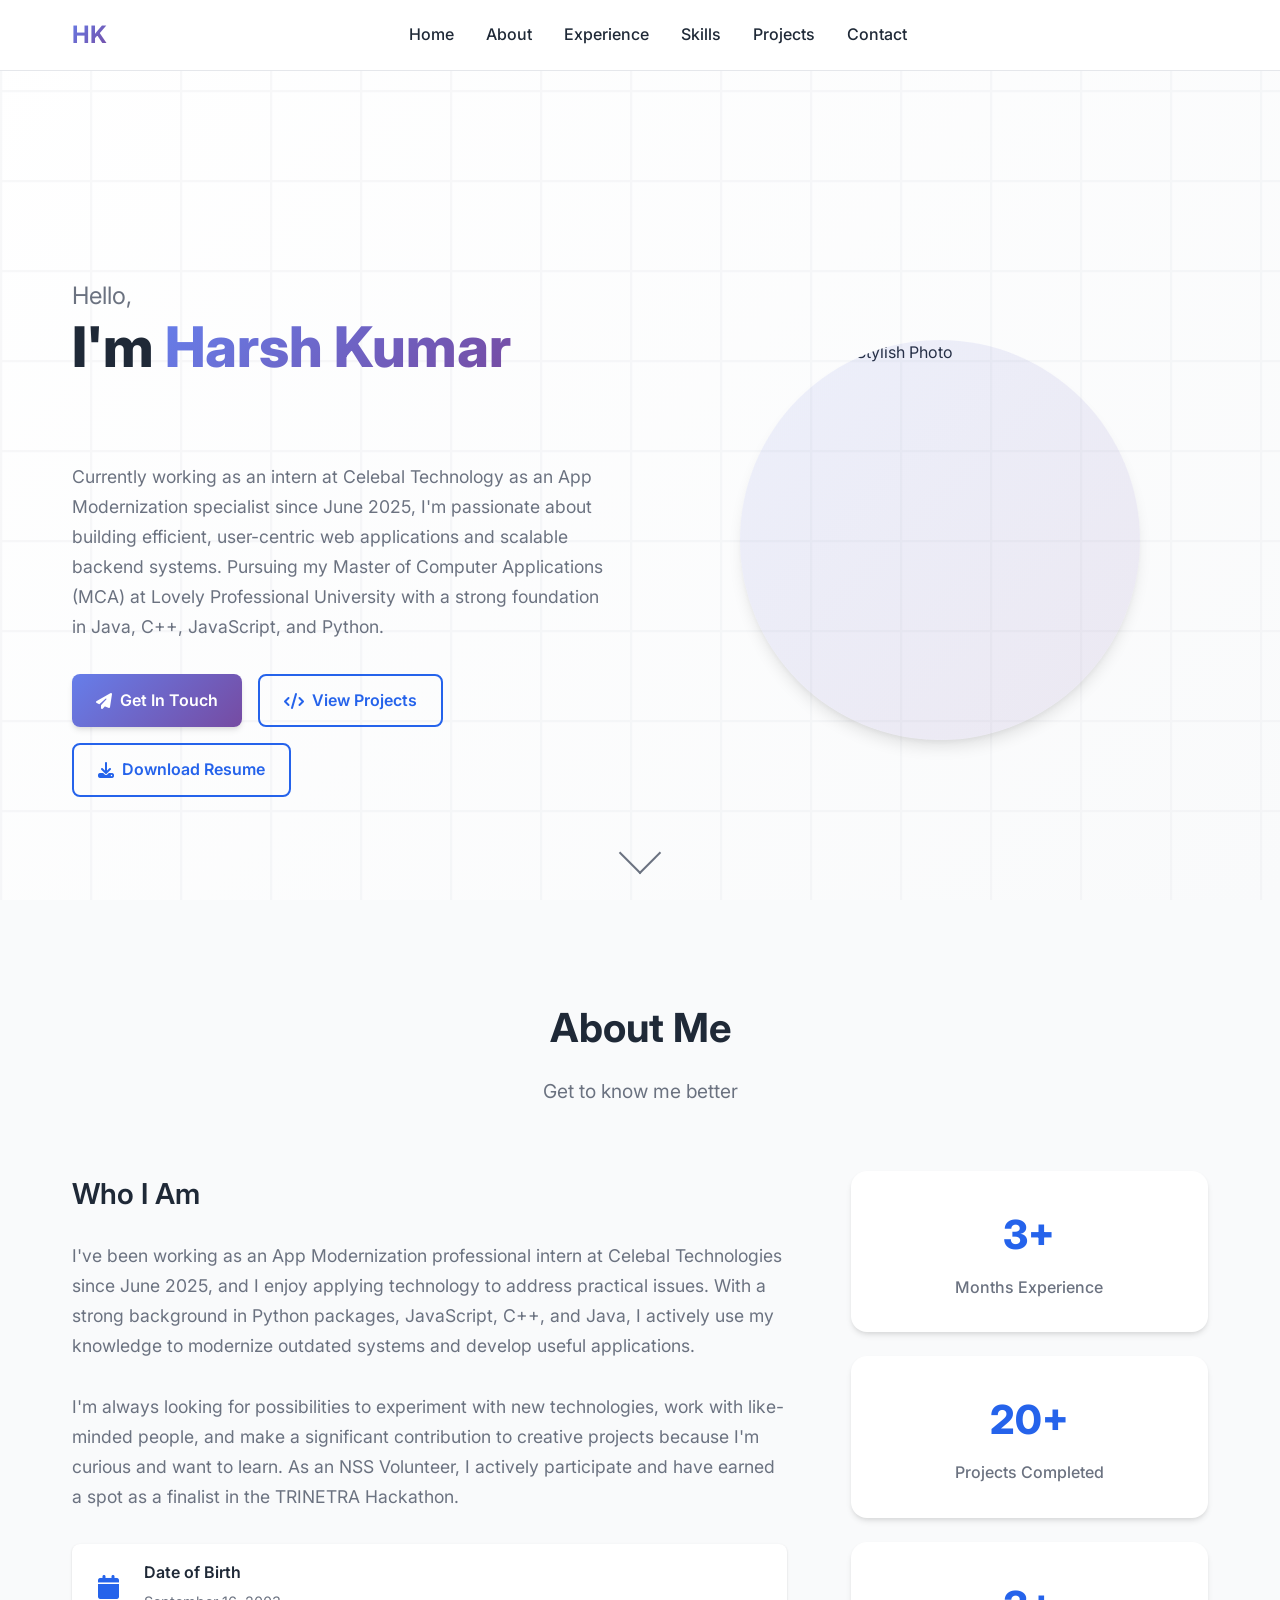
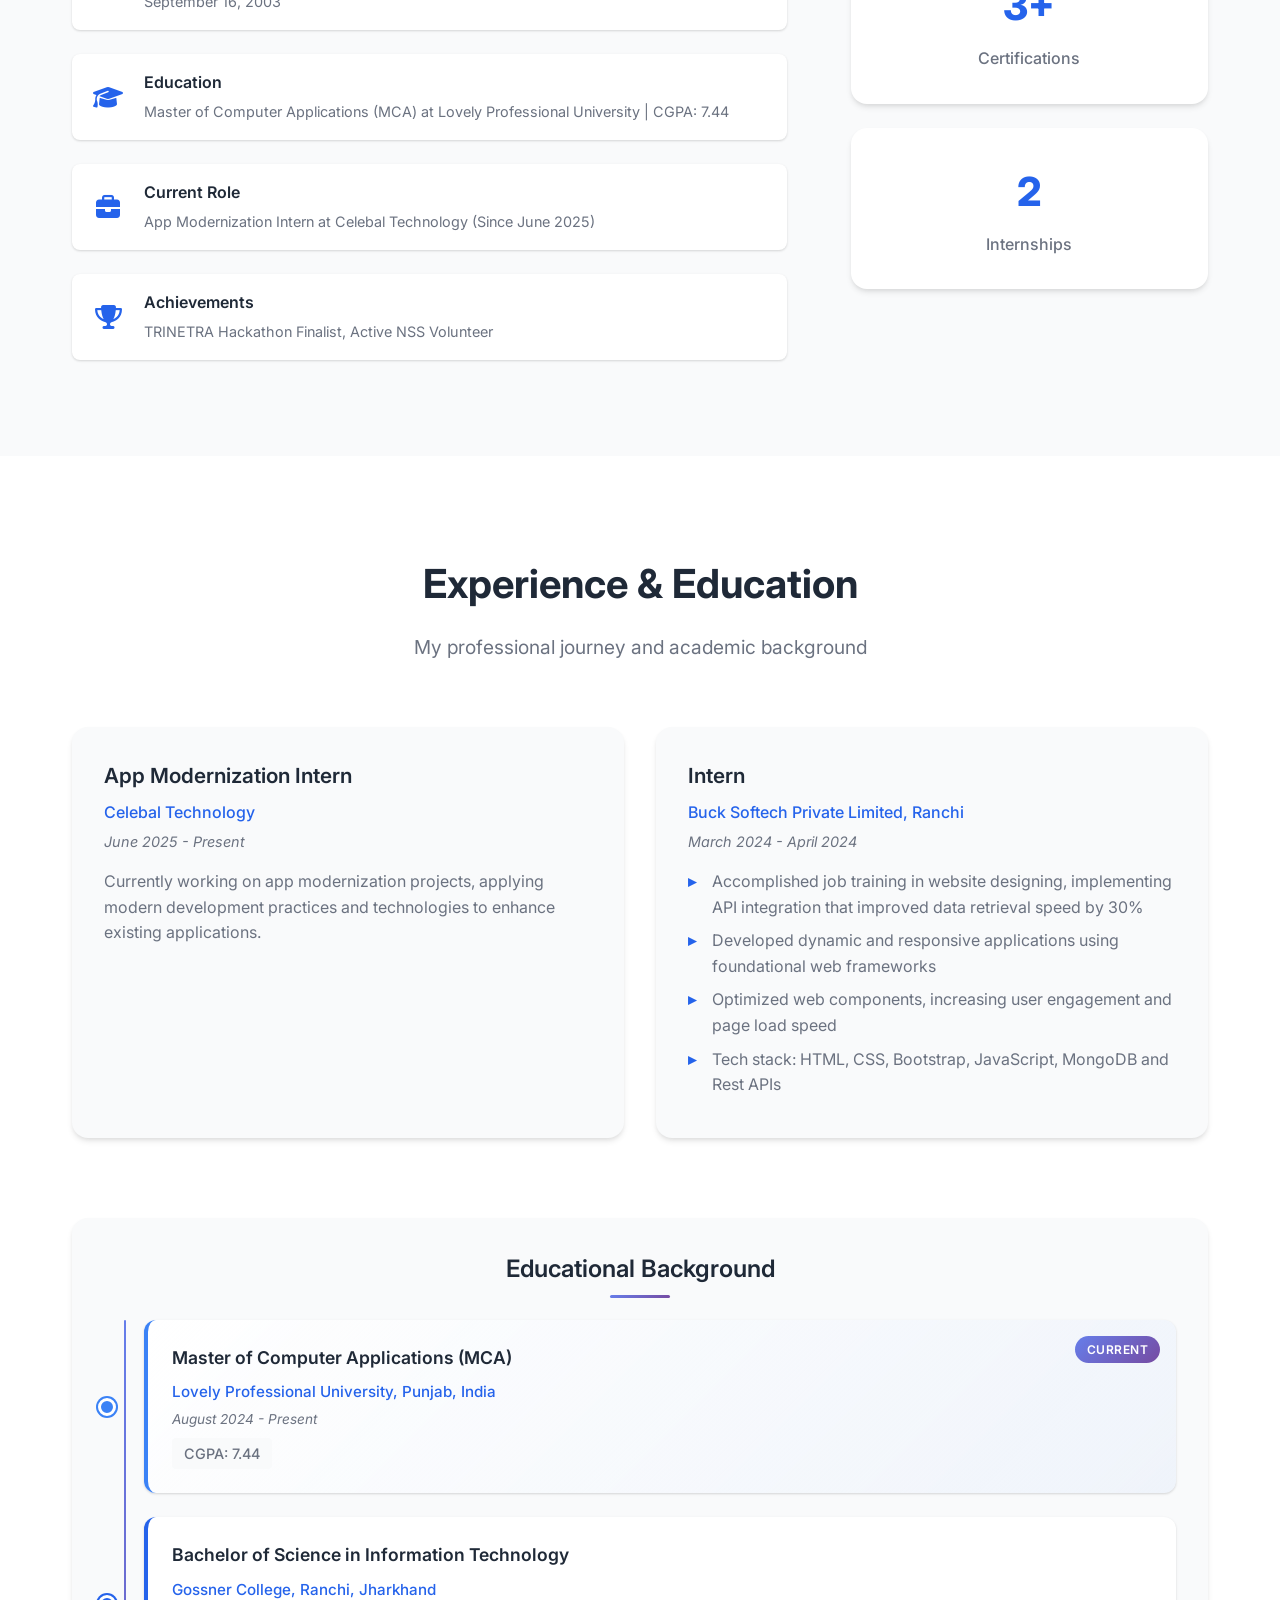
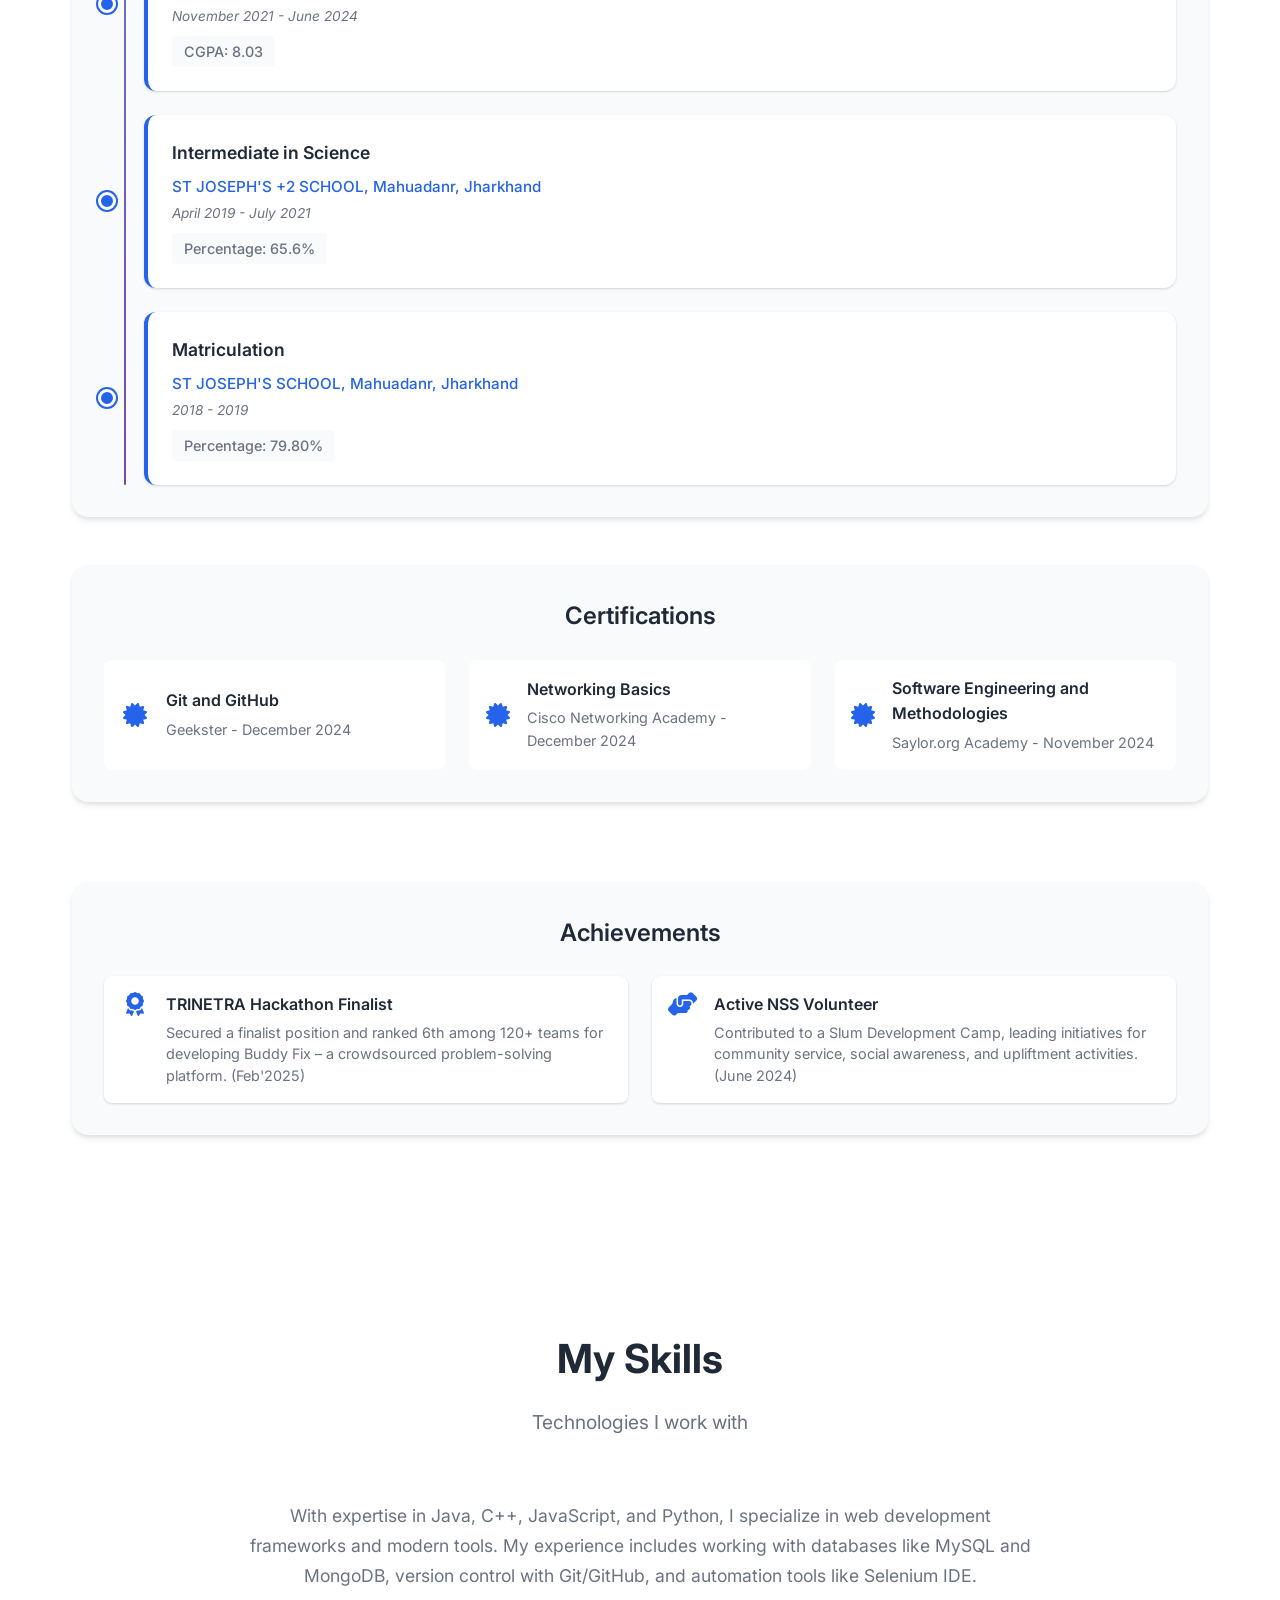
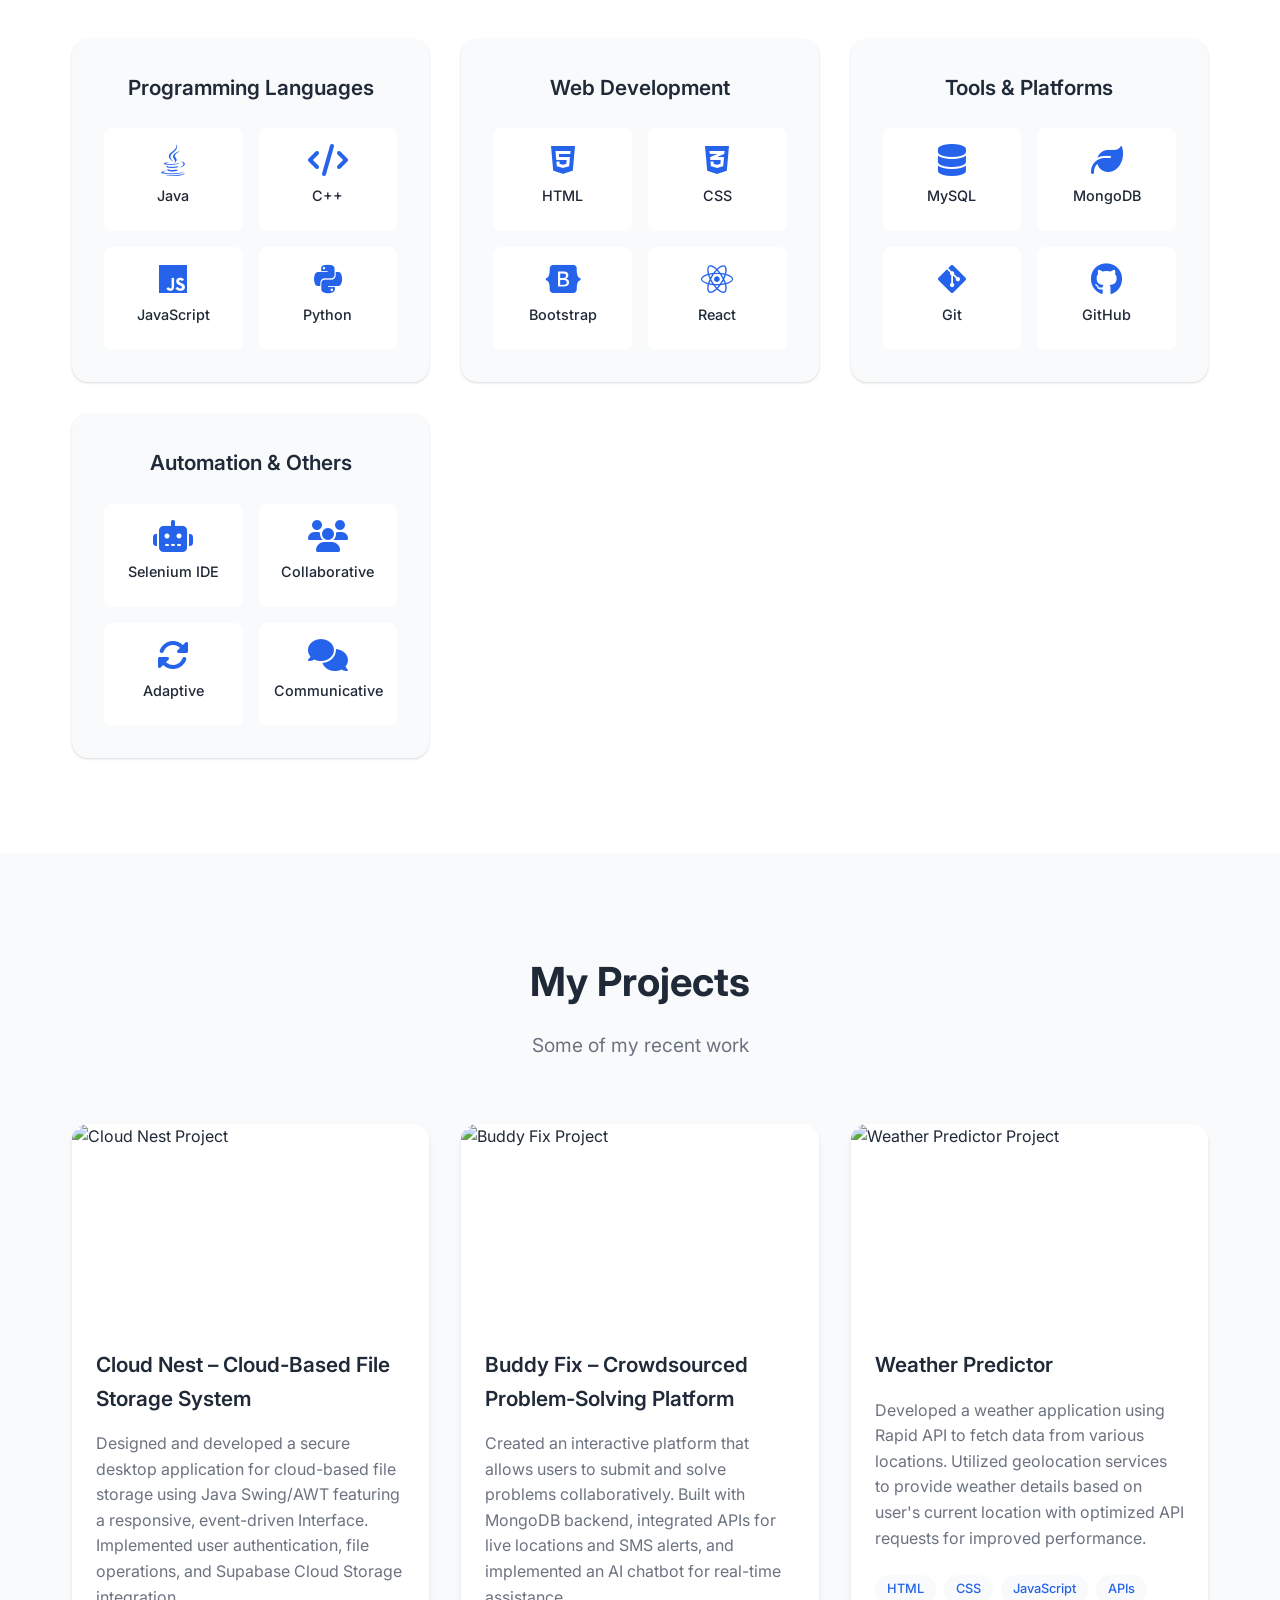
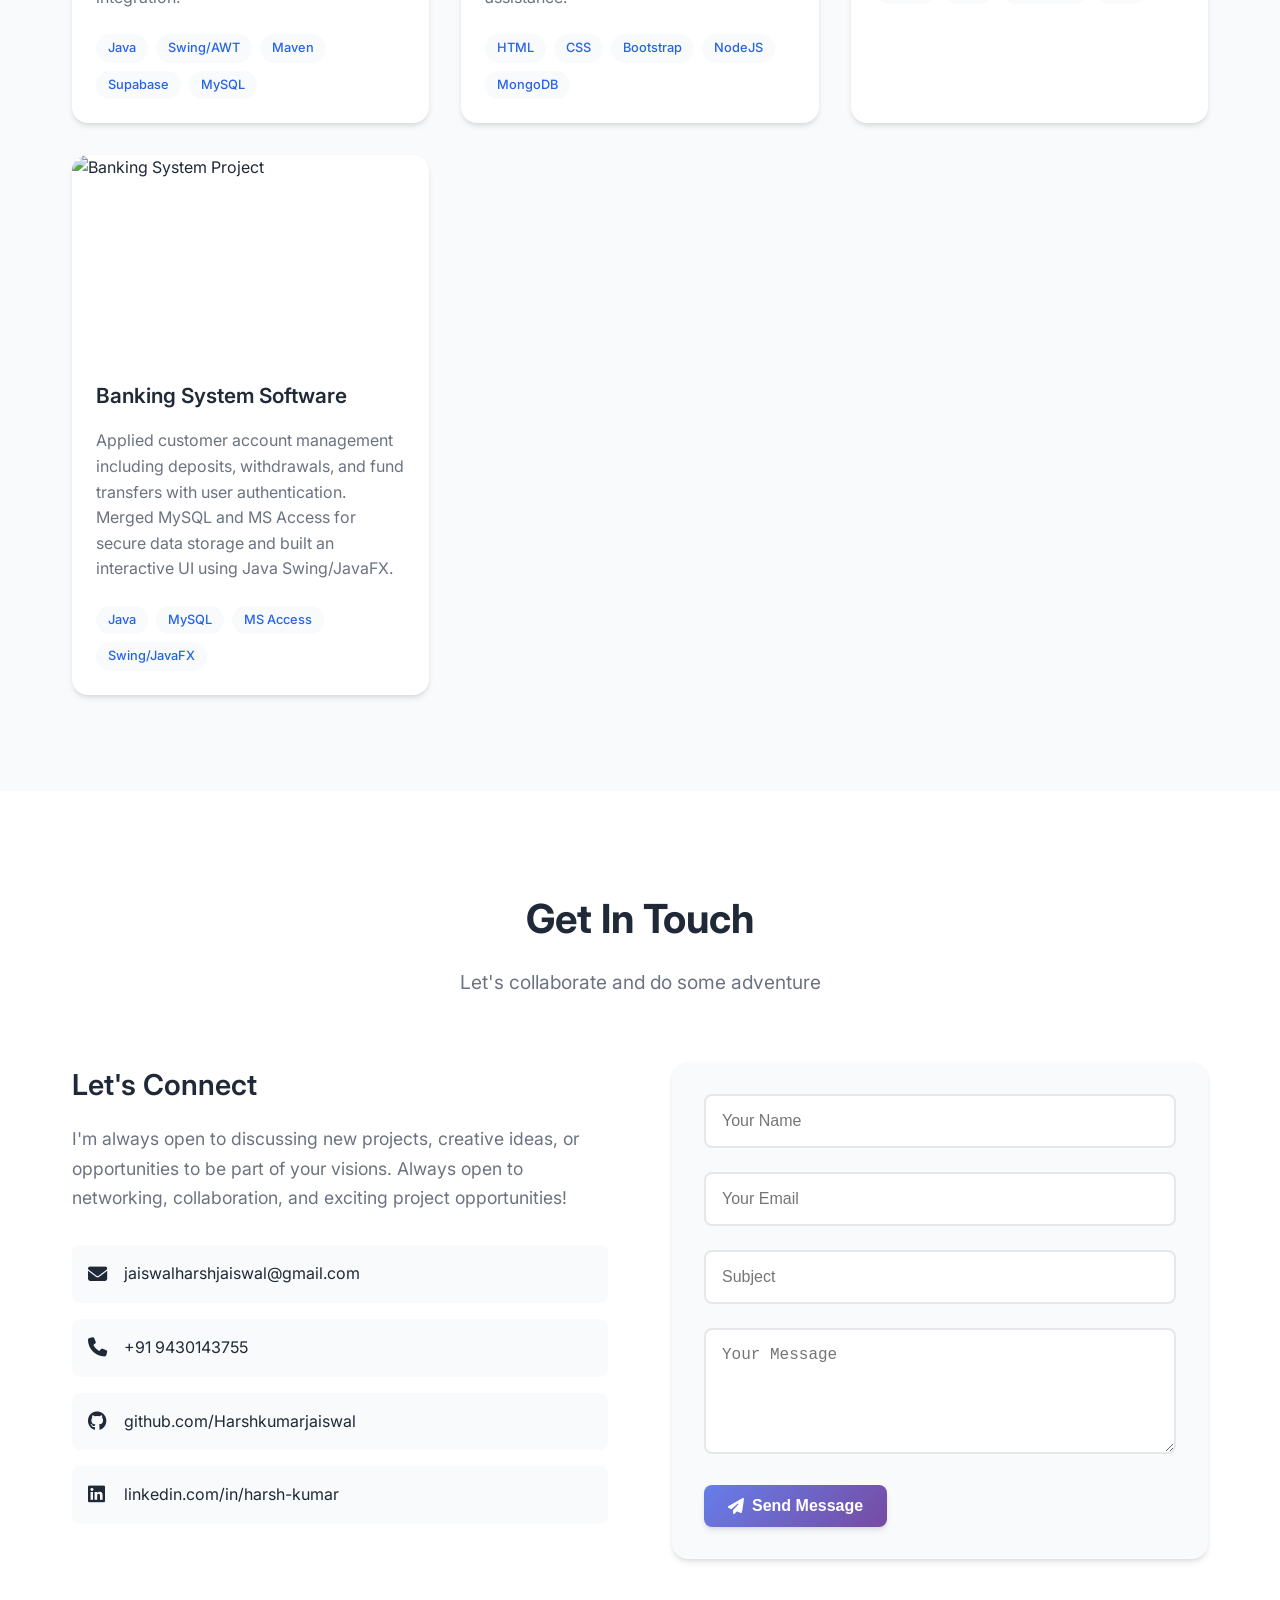
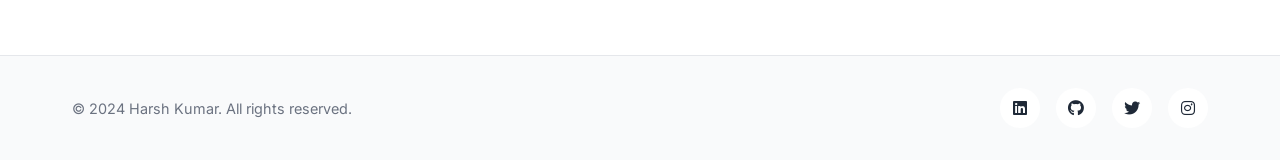
==== commit 7a18661b: "Update index.html" ====
--- a/index.html
+++ b/index.html
@@ -17,6 +17,15 @@
     <link rel="stylesheet" href="styles.css">
 </head>
 <body>
+    <!-- SVG Blob ClipPath for Profile Image -->
+    <svg width="0" height="0" style="position:absolute">
+      <defs>
+        <clipPath id="blobClipPath" clipPathUnits="objectBoundingBox">
+          <path d="M0.8,0.1 C0.95,0.2,1,0.5,0.9,0.7 C0.8,0.95,0.5,1,0.3,0.9 C0.1,0.8,0,0.5,0.1,0.3 C0.2,0.1,0.5,0,0.8,0.1 Z" />
+        </clipPath>
+      </defs>
+    </svg>
+
     <!-- Navigation -->
     <nav class="navbar">
         <div class="nav-container">
@@ -32,9 +41,6 @@
                 <a href="#contact" class="nav-link">Contact</a>
             </div>
             <div class="nav-toggle">
-                <button class="theme-toggle" id="themeToggle">
-                    <i class="fas fa-moon"></i>
-                </button>
                 <button class="menu-toggle" id="menuToggle">
                     <span></span>
                     <span></span>
@@ -69,16 +75,17 @@
                             <i class="fas fa-code"></i>
                             View Projects
                         </a>
-                        <a href="./assets/Harsh_Kumar_Resume.pdf" class="btn btn-secondary" download>
+                        <a href="./harshkumarIntern.pdf" class="btn btn-secondary" download>
                             <i class="fas fa-download"></i>
                             Download Resume
                         </a>
                     </div>
                 </div>
                 <div class="hero-image">
-                    <div class="image-container">
-                        <img src="Portfolio/Harsh new photo.jpg" alt="Harsh Kumar" class="profile-image">
+                    <div class="image-container stylish-profile">
+                        <img src="Portfolio/harshpic.JPG" alt="Harsh Kumar Stylish Photo" class="profile-image">
                         <div class="image-overlay"></div>
+                        <div class="stylish-profile-reflection"></div>
                     </div>
                 </div>
             </div>
@@ -303,18 +310,22 @@
                             <div class="skill-item">
                                 <i class="fab fa-java"></i>
                                 <span>Java</span>
+                                <div class="skill-bar"><div class="skill-bar-fill" data-skill="90"></div></div>
                             </div>
                             <div class="skill-item">
                                 <i class="fas fa-code"></i>
                                 <span>C++</span>
+                                <div class="skill-bar"><div class="skill-bar-fill" data-skill="85"></div></div>
                             </div>
                             <div class="skill-item">
                                 <i class="fab fa-js"></i>
                                 <span>JavaScript</span>
+                                <div class="skill-bar"><div class="skill-bar-fill" data-skill="80"></div></div>
                             </div>
                             <div class="skill-item">
                                 <i class="fab fa-python"></i>
                                 <span>Python</span>
+                                <div class="skill-bar"><div class="skill-bar-fill" data-skill="75"></div></div>
                             </div>
                         </div>
                     </div>
@@ -324,18 +335,22 @@
                             <div class="skill-item">
                                 <i class="fab fa-html5"></i>
                                 <span>HTML</span>
+                                <div class="skill-bar"><div class="skill-bar-fill" data-skill="95"></div></div>
                             </div>
                             <div class="skill-item">
                                 <i class="fab fa-css3-alt"></i>
                                 <span>CSS</span>
+                                <div class="skill-bar"><div class="skill-bar-fill" data-skill="90"></div></div>
                             </div>
                             <div class="skill-item">
                                 <i class="fab fa-bootstrap"></i>
                                 <span>Bootstrap</span>
+                                <div class="skill-bar"><div class="skill-bar-fill" data-skill="85"></div></div>
                             </div>
                             <div class="skill-item">
                                 <i class="fab fa-react"></i>
                                 <span>React</span>
+                                <div class="skill-bar"><div class="skill-bar-fill" data-skill="70"></div></div>
                             </div>
                         </div>
                     </div>
@@ -345,18 +360,22 @@
                             <div class="skill-item">
                                 <i class="fas fa-database"></i>
                                 <span>MySQL</span>
+                                <div class="skill-bar"><div class="skill-bar-fill" data-skill="85"></div></div>
                             </div>
                             <div class="skill-item">
                                 <i class="fas fa-leaf"></i>
                                 <span>MongoDB</span>
+                                <div class="skill-bar"><div class="skill-bar-fill" data-skill="80"></div></div>
                             </div>
                             <div class="skill-item">
                                 <i class="fab fa-git-alt"></i>
                                 <span>Git</span>
+                                <div class="skill-bar"><div class="skill-bar-fill" data-skill="90"></div></div>
                             </div>
                             <div class="skill-item">
                                 <i class="fab fa-github"></i>
                                 <span>GitHub</span>
+                                <div class="skill-bar"><div class="skill-bar-fill" data-skill="90"></div></div>
                             </div>
                         </div>
                     </div>
@@ -366,18 +385,22 @@
                             <div class="skill-item">
                                 <i class="fas fa-robot"></i>
                                 <span>Selenium IDE</span>
+                                <div class="skill-bar"><div class="skill-bar-fill" data-skill="70"></div></div>
                             </div>
                             <div class="skill-item">
                                 <i class="fas fa-users"></i>
                                 <span>Collaborative</span>
+                                <div class="skill-bar"><div class="skill-bar-fill" data-skill="95"></div></div>
                             </div>
                             <div class="skill-item">
                                 <i class="fas fa-sync-alt"></i>
                                 <span>Adaptive</span>
+                                <div class="skill-bar"><div class="skill-bar-fill" data-skill="90"></div></div>
                             </div>
                             <div class="skill-item">
                                 <i class="fas fa-comments"></i>
                                 <span>Communicative</span>
+                                <div class="skill-bar"><div class="skill-bar-fill" data-skill="95"></div></div>
                             </div>
                         </div>
         </div>
